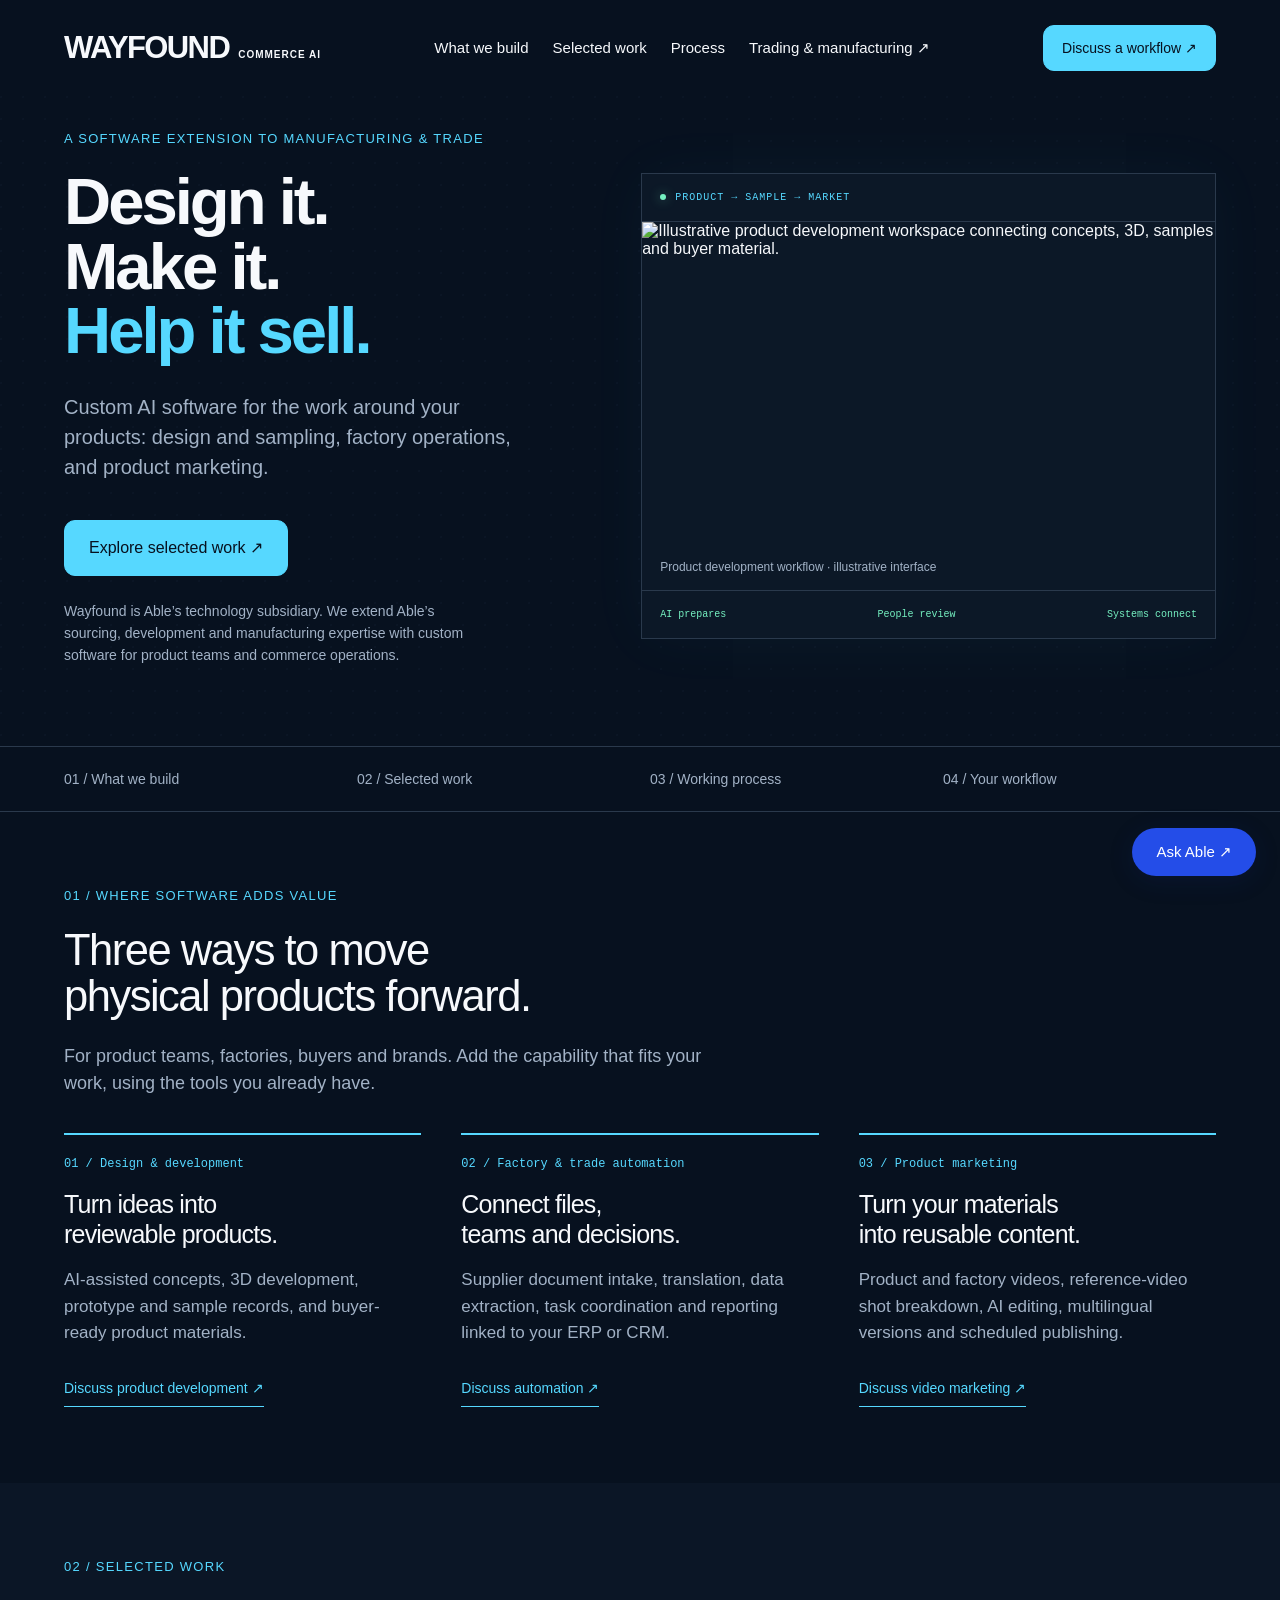
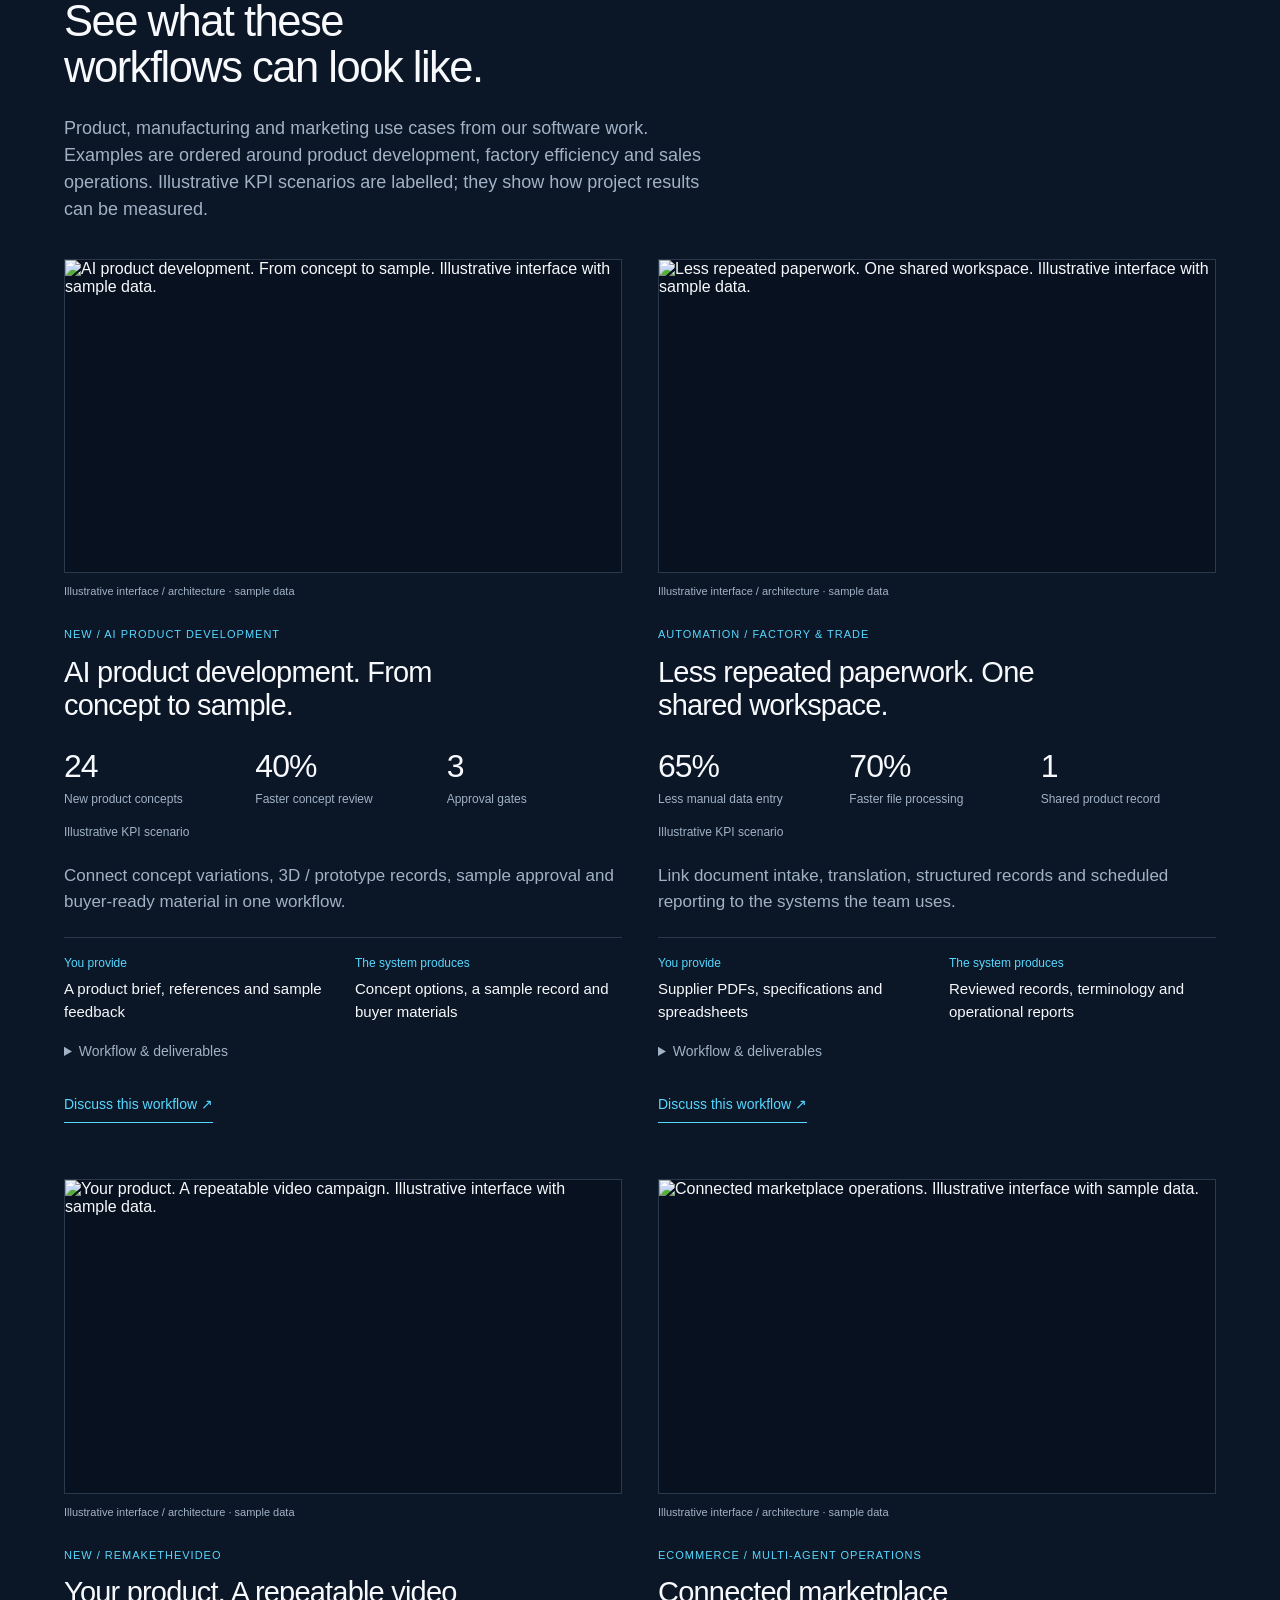
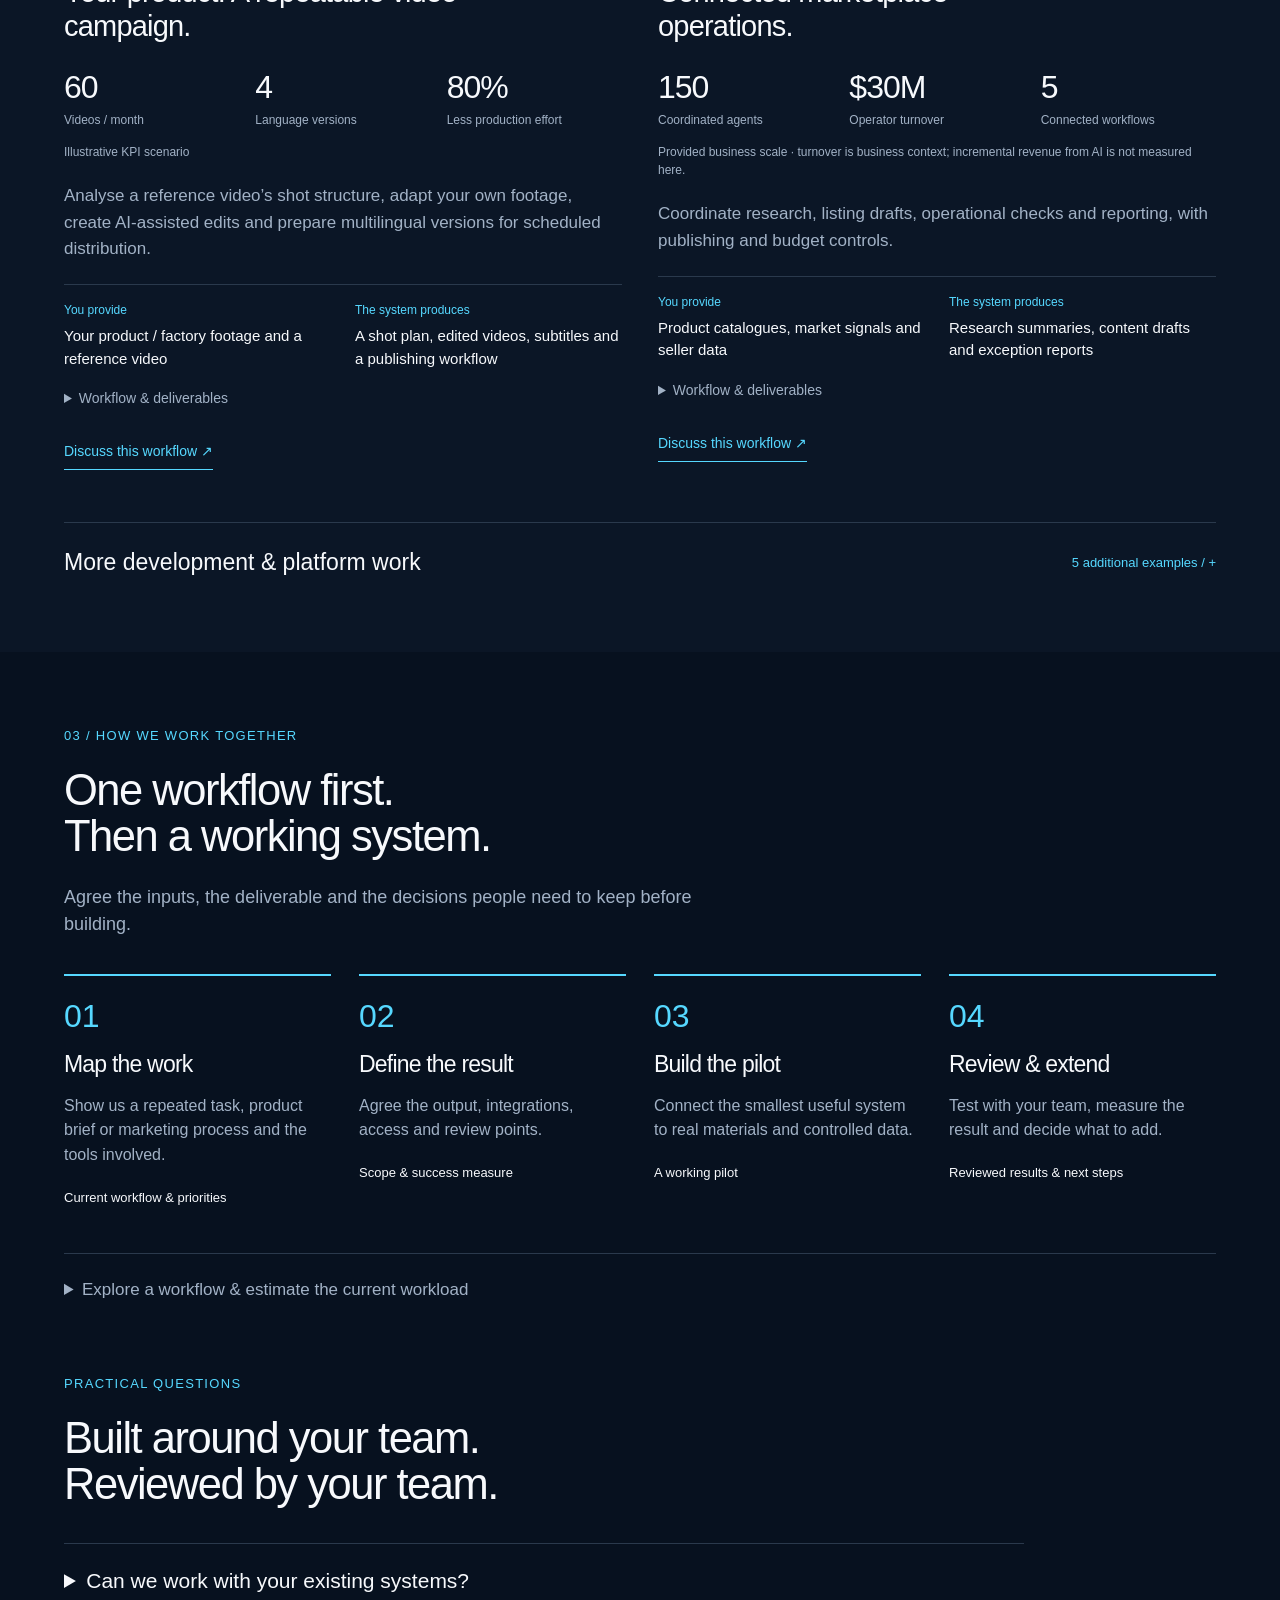
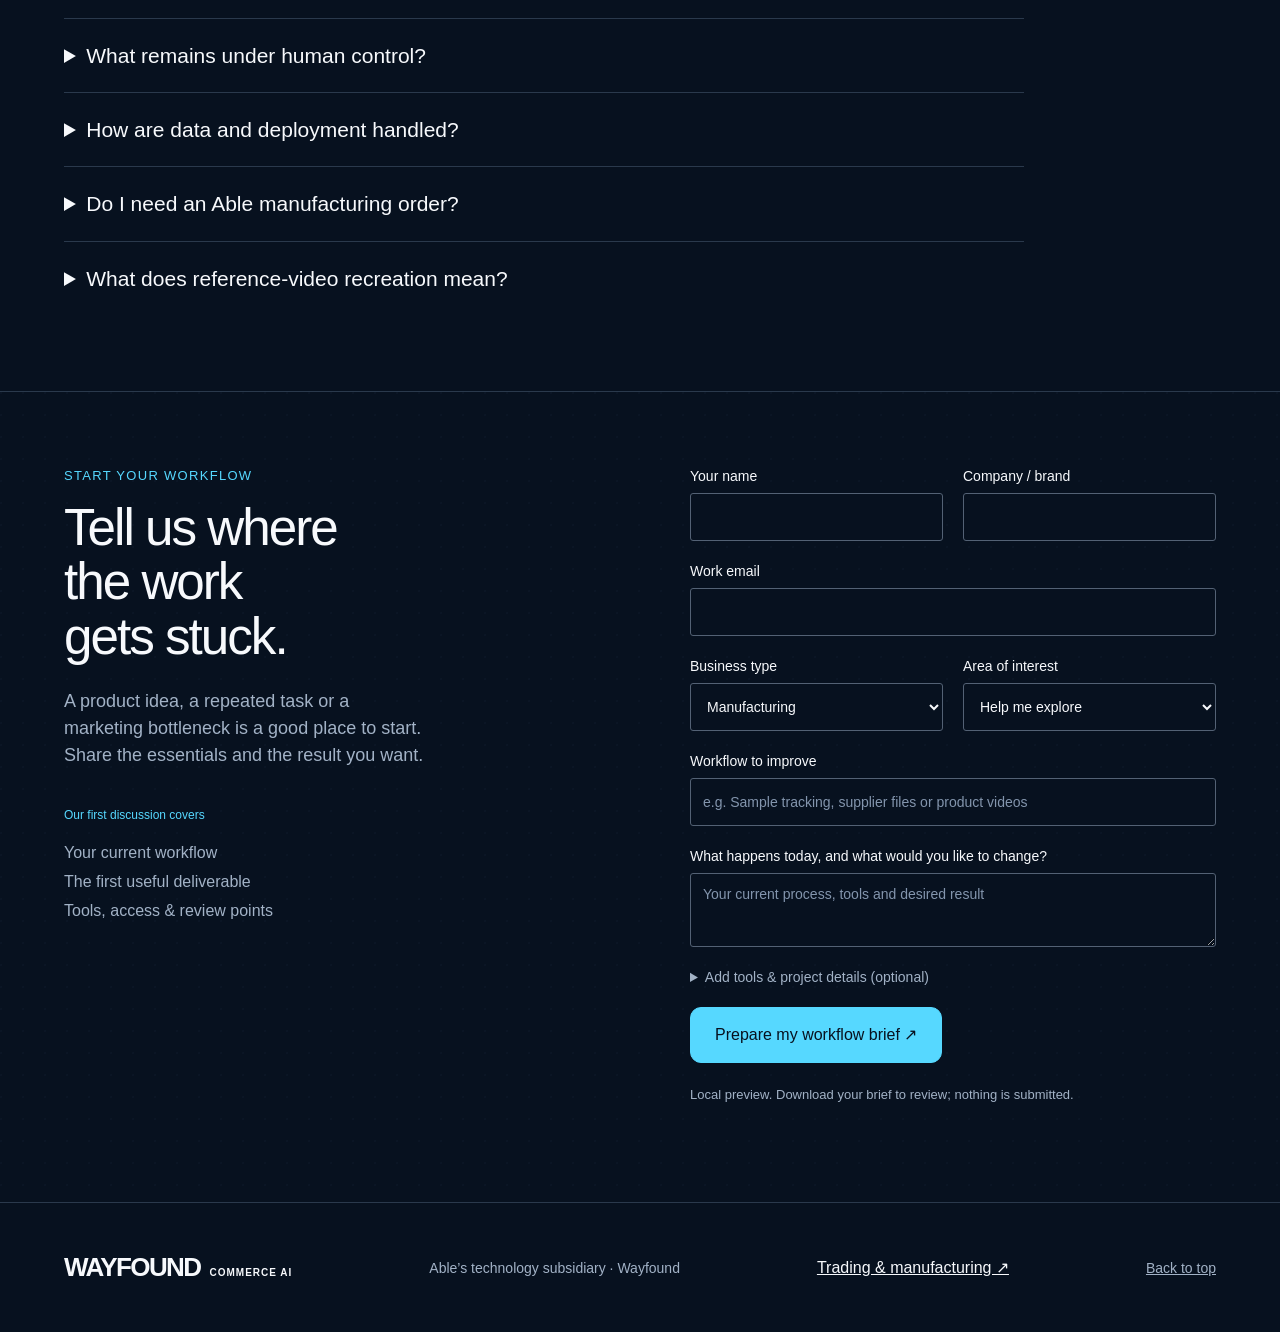
==== commerce-ai.html @ 46c832e4 "Add files via upload" ====
<!doctype html>
<html lang="en"><head><meta charset="utf-8"><meta name="viewport" content="width=device-width,initial-scale=1"><title>Commerce AI | Product Design, Factory Automation & Marketing | Wayfound</title><meta name="description" content="Wayfound extends manufacturing and product development with custom software: AI product design, factory and trade automation, and product video marketing."><link rel="stylesheet" href="direction.css?v=commerce-2"><link rel="stylesheet" href="layout.css?v=commerce-2"><link rel="stylesheet" href="commerce.css?v=focus-2"><link rel="icon" href="data:image/svg+xml,%3Csvg xmlns='http://www.w3.org/2000/svg' viewBox='0 0 32 32'%3E%3Crect width='32' height='32' fill='%2307111F'/%3E%3Ctext x='3' y='24' fill='%2356D8FF' font-size='25' font-family='Arial' font-weight='bold'%3EW%3C/text%3E%3C/svg%3E"><script src="commerce.js" defer></script><link rel="stylesheet" href="site.css?v=transparent-7"><script src="site.js?v=polish-5" defer></script></head>
<body class="commerce-page">
<header class="site-header shell"><a class="brand" href="index.html" aria-label="Able Trading home">WAYFOUND<span>COMMERCE AI</span></a><nav aria-label="Main navigation"><a href="#services">What we build</a><a href="#work">Selected work</a><a href="#process">Process</a><a href="index.html">Trading & manufacturing ↗</a></nav><a class="button small" href="#contact">Discuss a workflow ↗</a></header>
<main>
<section class="hero shell" id="top"><div class="hero-copy"><p class="eyebrow">A software extension to manufacturing & trade</p><h1>Design it.<br>Make it.<br><span>Help it sell.</span></h1><p class="hero-lead">Custom AI software for the work around your products: design and sampling, factory operations, and product marketing.</p><a class="button" href="#work">Explore selected work ↗</a><p class="commerce-context">Wayfound is Able’s technology subsidiary. We extend Able’s sourcing, development and manufacturing expertise with custom software for product teams and commerce operations.</p></div><figure class="commerce-hero-art"><div class="terminal-label"><span class="status-dot"></span> PRODUCT → SAMPLE → MARKET</div><img src="assets/work/product-development.png" width="1672" height="941" fetchpriority="high" alt="Illustrative product development workspace connecting concepts, 3D, samples and buyer material."><figcaption>Product development workflow · illustrative interface</figcaption><div class="hero-workflow"><span>AI prepares</span><span>People review</span><span>Systems connect</span></div></figure></section>
<nav class="page-route shell" aria-label="Page sections"><a href="#services">01 / What we build</a><a href="#work">02 / Selected work</a><a href="#process">03 / Working process</a><a href="#contact">04 / Your workflow</a></nav>
<section class="section shell" id="services"><div class="section-heading"><p class="eyebrow">01 / Where software adds value</p><h2>Three ways to move<br>physical products forward.</h2><p>For product teams, factories, buyers and brands. Add the capability that fits your work, using the tools you already have.</p></div><div class="service-list"><article><span class="service-number">01 / Design & development</span><h3>Turn ideas into<br>reviewable products.</h3><p>AI-assisted concepts, 3D development, prototype and sample records, and buyer-ready product materials.</p><button class="text-button" data-workflow="AI product development">Discuss product development ↗</button></article><article><span class="service-number">02 / Factory & trade automation</span><h3>Connect files,<br>teams and decisions.</h3><p>Supplier document intake, translation, data extraction, task coordination and reporting linked to your ERP or CRM.</p><button class="text-button" data-workflow="Factory & trade automation">Discuss automation ↗</button></article><article><span class="service-number">03 / Product marketing</span><h3>Turn your materials<br>into reusable content.</h3><p>Product and factory videos, reference-video shot breakdown, AI editing, multilingual versions and scheduled publishing.</p><button class="text-button" data-workflow="Video marketing & automation">Discuss video marketing ↗</button></article></div></section>
<section class="section work-section" id="work"><div class="shell"><div class="section-heading"><p class="eyebrow">02 / Selected work</p><h2>See what these<br>workflows can look like.</h2><p>Product, manufacturing and marketing use cases from our software work. Examples are ordered around product development, factory efficiency and sales operations. Illustrative KPI scenarios are labelled; they show how project results can be measured.</p></div><div class="work-grid"><article class="work-card"><div class="work-image"><img src="assets/work/product-development.png" width="1672" height="941" loading="lazy" alt="AI product development. From concept to sample. Illustrative interface with sample data."></div><div class="work-caption">Illustrative interface / architecture · sample data</div><p class="eyebrow work-tag">NEW / AI PRODUCT DEVELOPMENT</p><h3>AI product development. From concept to sample.</h3><div class="case-kpis" aria-label="Illustrative KPI scenario"><div><strong>24</strong><span>New product concepts</span></div><div><strong>40%</strong><span>Faster concept review</span></div><div><strong>3</strong><span>Approval gates</span></div></div><p class="kpi-provenance">Illustrative KPI scenario</p><p>Connect concept variations, 3D / prototype records, sample approval and buyer-ready material in one workflow.</p><dl class="case-outputs"><div><dt>You provide</dt><dd>A product brief, references and sample feedback</dd></div><div><dt>The system produces</dt><dd>Concept options, a sample record and buyer materials</dd></div></dl><details class="case-detail"><summary>Workflow & deliverables</summary><p>Start with a product reference or commercial brief. Explore concept variations, develop the selected direction in 3D and track prototypes and samples. Approved product records can feed a buyer PDF and outreach drafts. Material choices, engineering feasibility and production release stay with the product team.</p></details><button class="text-button" data-workflow="AI product development">Discuss this workflow ↗</button></article><article class="work-card"><div class="work-image"><img src="assets/work/manufacturing-workspace.png" width="1672" height="941" loading="lazy" alt="Less repeated paperwork. One shared workspace. Illustrative interface with sample data."></div><div class="work-caption">Illustrative interface / architecture · sample data</div><p class="eyebrow work-tag">AUTOMATION / FACTORY &amp; TRADE</p><h3>Less repeated paperwork. One shared workspace.</h3><div class="case-kpis" aria-label="Illustrative KPI scenario"><div><strong>65%</strong><span>Less manual data entry</span></div><div><strong>70%</strong><span>Faster file processing</span></div><div><strong>1</strong><span>Shared product record</span></div></div><p class="kpi-provenance">Illustrative KPI scenario</p><p>Link document intake, translation, structured records and scheduled reporting to the systems the team uses.</p><dl class="case-outputs"><div><dt>You provide</dt><dd>Supplier PDFs, specifications and spreadsheets</dd></div><div><dt>The system produces</dt><dd>Reviewed records, terminology and operational reports</dd></div></dl><details class="case-detail"><summary>Workflow & deliverables</summary><p>Bring multilingual files into a document workspace; draft translations with agreed terminology; extract fields for review; route updates to knowledge, ERP or reporting workflows. People confirm prices, specifications and purchasing decisions.</p></details><button class="text-button" data-workflow="Factory &amp; trade automation">Discuss this workflow ↗</button></article><article class="work-card"><div class="work-image"><img src="assets/work/video-marketing.png" width="1672" height="941" loading="lazy" alt="Your product. A repeatable video campaign. Illustrative interface with sample data."></div><div class="work-caption">Illustrative interface / architecture · sample data</div><p class="eyebrow work-tag">NEW / REMAKETHEVIDEO</p><h3>Your product. A repeatable video campaign.</h3><div class="case-kpis" aria-label="Illustrative KPI scenario"><div><strong>60</strong><span>Videos / month</span></div><div><strong>4</strong><span>Language versions</span></div><div><strong>80%</strong><span>Less production effort</span></div></div><p class="kpi-provenance">Illustrative KPI scenario</p><p>Analyse a reference video’s shot structure, adapt your own footage, create AI-assisted edits and prepare multilingual versions for scheduled distribution.</p><dl class="case-outputs"><div><dt>You provide</dt><dd>Your product / factory footage and a reference video</dd></div><div><dt>The system produces</dt><dd>A shot plan, edited videos, subtitles and a publishing workflow</dd></div></dl><details class="case-detail"><summary>Workflow & deliverables</summary><p>Reference → shot breakdown → your footage + AI-generated material → edit and multilingual subtitles → review → scheduled publishing. Reuse pacing, transitions and subtitle structure across different products. Self-service and custom editing are available; supported accounts and distribution platforms are confirmed per project. Views, enquiries and sales depend on the content and campaign.</p></details><button class="text-button" data-workflow="Video marketing &amp; automation">Discuss this workflow ↗</button></article><article class="work-card"><div class="work-image"><img src="assets/work/marketplace-agents.png" width="1672" height="941" loading="lazy" alt="Connected marketplace operations. Illustrative interface with sample data."></div><div class="work-caption">Illustrative interface / architecture · sample data</div><p class="eyebrow work-tag">ECOMMERCE / MULTI-AGENT OPERATIONS</p><h3>Connected marketplace operations.</h3><div class="case-kpis" aria-label="Provided business scale"><div><strong>150</strong><span>Coordinated agents</span></div><div><strong>$30M</strong><span>Operator turnover</span></div><div><strong>5</strong><span>Connected workflows</span></div></div><p class="kpi-provenance">Provided business scale · turnover is business context; incremental revenue from AI is not measured here.</p><p>Coordinate research, listing drafts, operational checks and reporting, with publishing and budget controls.</p><dl class="case-outputs"><div><dt>You provide</dt><dd>Product catalogues, market signals and seller data</dd></div><div><dt>The system produces</dt><dd>Research summaries, content drafts and exception reports</dd></div></dl><details class="case-detail"><summary>Workflow & deliverables</summary><p>A multi-agent architecture connects product research, listings, advertising, inventory, content and account checks. The operating scale above was supplied by Able for this case. The diagram’s growth percentages remain illustrative.</p></details><button class="text-button" data-workflow="Marketplace operations">Discuss this workflow ↗</button></article></div><details class="additional-work"><summary>More development & platform work <span>5 additional examples / +</span></summary><div class="work-grid"><article class="work-card"><div class="work-image"><img src="assets/work/engineering-workstation.png" width="1672" height="941" loading="lazy" alt="AI-assisted changes. With engineering review. Illustrative interface with sample data."></div><div class="work-caption">Illustrative interface / architecture · sample data</div><p class="eyebrow work-tag">ENGINEERING / AI WORKSTATION</p><h3>AI-assisted changes. With engineering review.</h3><div class="case-kpis" aria-label="Illustrative KPI scenario"><div><strong>30%</strong><span>Faster design revisions</span></div><div><strong>50%</strong><span>Less drawing admin</span></div><div><strong>1</strong><span>Revision history</span></div></div><p class="kpi-provenance">Illustrative KPI scenario</p><p>Explore an engineering assistant for change proposals, impact checks and version review alongside CAD and project files.</p><dl class="case-outputs"><div><dt>You provide</dt><dd>CAD files, drawings and an engineer’s change request</dd></div><div><dt>The system produces</dt><dd>A proposed revision and a reviewable impact summary</dd></div></dl><details class="case-detail"><summary>Workflow & deliverables</summary><p>A manufacturing software use case: read a change request, prepare a revision proposal, identify affected drawings and linked records, and give engineers a version comparison. CAD and production-system integrations are scoped to each project. A qualified engineer approves the final design.</p></details><button class="text-button" data-workflow="AI engineering workstation">Discuss this workflow ↗</button></article><article class="work-card"><div class="work-image"><img src="assets/work/website-builder.png" width="1672" height="941" loading="lazy" alt="From company materials to a buyer-facing website. Illustrative interface with sample data."></div><div class="work-caption">Illustrative interface / architecture · sample data</div><p class="eyebrow work-tag">EXPORT / WEBSITE DEVELOPMENT</p><h3>From company materials to a buyer-facing website.</h3><div class="case-kpis" aria-label="Workflow deliverables"><div><strong>1</strong><span>Website from a brochure</span></div><div><strong>4</strong><span>Build stages</span></div><div><strong>100%</strong><span>Source-code handoff</span></div></div><p class="kpi-provenance">Workflow deliverables</p><p>Structure company and product materials into reviewed web pages and hand over editable source code.</p><dl class="case-outputs"><div><dt>You provide</dt><dd>Brochures, product data, images and brand materials</dd></div><div><dt>The system produces</dt><dd>A reviewed website and editable source files</dd></div></dl><details class="case-detail"><summary>Workflow & deliverables</summary><p>Organise the supplied material, define page structure, review translations, build the website and prepare a source-code handoff. Hosting, integrations and ongoing updates are agreed as part of the project.</p></details><button class="text-button" data-workflow="Website development">Discuss this workflow ↗</button></article><article class="work-card"><div class="work-image"><img src="assets/work/sku-visibility.png" width="1672" height="941" loading="lazy" alt="See where products appear in AI answers. Illustrative interface with sample data."></div><div class="work-caption">Illustrative interface / architecture · sample data</div><p class="eyebrow work-tag">PRODUCT INTELLIGENCE / AI VISIBILITY</p><h3>See where products appear in AI answers.</h3><div class="case-kpis" aria-label="Illustrative KPI scenario"><div><strong>240</strong><span>SKUs benchmarked</span></div><div><strong>7</strong><span>Competitors compared</span></div><div><strong>1</strong><span>Priority action report</span></div></div><p class="kpi-provenance">Illustrative KPI scenario</p><p>Bring SKU-level AI visibility, citations and competitor comparisons into a prioritised action list.</p><dl class="case-outputs"><div><dt>You provide</dt><dd>Product records, AI answer samples and competitor signals</dd></div><div><dt>The system produces</dt><dd>A visibility comparison and content priorities</dd></div></dl><details class="case-detail"><summary>Workflow & deliverables</summary><p>This is a visibility and benchmarking use case. It helps identify questions and content gaps to investigate; it does not validate demand or guarantee a bestselling product.</p></details><button class="text-button" data-workflow="SKU visibility &amp; benchmarking">Discuss this workflow ↗</button></article><article class="work-card"><div class="work-image"><img src="assets/work/business-ai.png" width="1672" height="941" loading="lazy" alt="One access layer for business AI. Illustrative interface with sample data."></div><div class="work-caption">Illustrative interface / architecture · sample data</div><p class="eyebrow work-tag">CUSTOM DEVELOPMENT / ENTERPRISE AI</p><h3>One access layer for business AI.</h3><div class="case-kpis" aria-label="Architecture illustration"><div><strong>11</strong><span>Model adapters</span></div><div><strong>4</strong><span>Routing strategies</span></div><div><strong>7</strong><span>Usage-limit dimensions</span></div></div><p class="kpi-provenance">Architecture illustration</p><p>Design shared routing, permissions, usage limits and audit records for business applications.</p><dl class="case-outputs"><div><dt>You provide</dt><dd>Model providers, application needs and access rules</dd></div><div><dt>The system produces</dt><dd>A shared model-access and control layer</dd></div></dl><details class="case-detail"><summary>Workflow & deliverables</summary><p>A reference architecture for employee assistants, support, content, engineering and internal tools. Model choice, deployment, routing, budgets and audit requirements are scoped around the organisation.</p></details><button class="text-button" data-workflow="Enterprise AI development">Discuss this workflow ↗</button></article><article class="work-card"><div class="work-image"><img src="assets/work/travel-aigc.png" width="1672" height="941" loading="lazy" alt="AIGC infrastructure for a tourism platform. Illustrative interface with sample data."></div><div class="work-caption">Illustrative interface / architecture · sample data</div><p class="eyebrow work-tag">OTHER INDUSTRIES / AIGC PLATFORM</p><h3>AIGC infrastructure for a tourism platform.</h3><div class="case-kpis" aria-label="Architecture scope"><div><strong>6</strong><span>Model capabilities</span></div><div><strong>1</strong><span>Shared access layer</span></div><div><strong>3</strong><span>Usage &amp; cost controls</span></div></div><p class="kpi-provenance">Architecture scope</p><p>Connect model access, cost visibility and application workflows through one controlled layer.</p><dl class="case-outputs"><div><dt>You provide</dt><dd>Content services, business applications and AI providers</dd></div><div><dt>The system produces</dt><dd>Routing, usage visibility and application integration</dd></div></dl><details class="case-detail"><summary>Workflow & deliverables</summary><p>A wider software-development example beyond physical commerce. Content operations, customer assistance and internal applications can share routing, metering and policy controls. The supplied visual is a platform illustration, not proof of a completed tender or production deployment.</p></details><button class="text-button" data-workflow="AIGC platform development">Discuss this workflow ↗</button></article></div></details></div></section>
<section class="section shell" id="process"><div class="section-heading"><p class="eyebrow">03 / How we work together</p><h2>One workflow first.<br>Then a working system.</h2><p>Agree the inputs, the deliverable and the decisions people need to keep before building.</p></div><ol class="working-steps"><li><span>01</span><h3>Map the work</h3><p>Show us a repeated task, product brief or marketing process and the tools involved.</p><strong>Current workflow & priorities</strong></li><li><span>02</span><h3>Define the result</h3><p>Agree the output, integrations, access and review points.</p><strong>Scope & success measure</strong></li><li><span>03</span><h3>Build the pilot</h3><p>Connect the smallest useful system to real materials and controlled data.</p><strong>A working pilot</strong></li><li><span>04</span><h3>Review & extend</h3><p>Test with your team, measure the result and decide what to add.</p><strong>Reviewed results & next steps</strong></li></ol>
<details class="workflow-tool" id="diagnostic"><summary>Explore a workflow & estimate the current workload</summary><div class="diagnostic-controls"><label>Your operation<select id="operation"><option>Manufacturing</option><option>Trade & Distribution</option><option>Marketplace</option><option>Independent Ecommerce</option></select></label><label>Workflow<select id="workflow-picker"></select></label></div><div id="workflow-description" class="diagnostic-description" aria-live="polite"></div><div class="workload-fields"><label>Frequency / week<input id="frequency" type="number" min="0" step="1" value="5"></label><label>People involved<input id="people" type="number" min="0" step="1" value="2"></label><label>Minutes / task<input id="minutes" type="number" min="0" step="1" value="20"></label></div><p class="estimate"><output id="estimate" aria-live="polite">14.4</output> hours / month of current work. Estimate from your inputs; achievable savings are assessed separately.</p><button class="text-button" id="use-workflow">Add this workflow to my brief ↗</button></details></section>
<section class="section shell controls-section" id="data-control"><div class="section-heading"><p class="eyebrow">Practical questions</p><h2>Built around your team.<br>Reviewed by your team.</h2></div><div class="questions"><details><summary>Can we work with your existing systems?</summary><p>Yes. We scope connections around your ERP, CRM, CAD, storage or commerce tools. A first project can start with restricted or read-only access.</p></details><details><summary>What remains under human control?</summary><p>Your team approves designs, engineering changes, pricing, production release and campaign budgets. Video production and distribution can be automated after agreed review and account authorisation.</p></details><details><summary>How are data and deployment handled?</summary><p>We agree data sources, permissions, service providers, retention, logging and deployment boundaries before implementation. Exceptions are routed to the responsible person.</p></details><details><summary>Do I need an Able manufacturing order?</summary><p>Software can be discussed alongside a product project or as a separate workflow engagement. Tell us the system and output you need so we can assess the fit.</p></details><details><summary>What does reference-video recreation mean?</summary><p>RemakeTheVideo analyses shot timing, transitions, camera movement and subtitle structure, then uses your own product or factory materials for a new video. Review the shot plan, edited versions and target publishing accounts before distribution.</p></details></div></section>
<section class="brief section shell" id="contact"><div><p class="eyebrow">Start your workflow</p><h2>Tell us where<br>the work<br>gets stuck.</h2><p>A product idea, a repeated task or a marketing bottleneck is a good place to start. Share the essentials and the result you want.</p><div class="brief-deliverables"><span>Our first discussion covers</span><p>Your current workflow<br>The first useful deliverable<br>Tools, access & review points</p></div></div><form id="workflow-form"><div class="form-row"><label>Your name<input name="name" required autocomplete="name"></label><label>Company / brand<input name="company" required autocomplete="organization"></label></div><label>Work email<input name="email" type="email" required autocomplete="email"></label><div class="form-row"><label>Business type<select name="business_type" id="business-type"><option>Manufacturing</option><option>Trade & Distribution</option><option>Retail / supermarket</option><option>Brand / creator</option><option>Marketplace</option><option>Independent Ecommerce</option><option>Other</option></select></label><label>Area of interest<select name="interest" id="area-interest"><option>AI design & product development</option><option>Factory & trade automation</option><option>Product video marketing</option><option>Other software development</option><option selected>Help me explore</option></select></label></div><label>Workflow to improve<input name="workflow" id="brief-workflow" required placeholder="e.g. Sample tracking, supplier files or product videos"></label><label>What happens today, and what would you like to change?<textarea name="brief" id="brief-today" required rows="3" placeholder="Your current process, tools and desired result"></textarea></label><details class="optional-fields"><summary>Add tools & project details (optional)</summary><div class="form-row"><label>Current tools<input name="tools" placeholder="e.g. ERP, CAD, spreadsheets"></label><label>Website<input name="website" type="url" placeholder="https://"></label></div><div class="form-row"><label>Target market<input name="market" placeholder="Country / language"></label><label>Contact number<input name="phone" autocomplete="tel"></label></div></details><button class="button" type="submit">Prepare my workflow brief ↗</button><p class="form-note">Local preview. Download your brief to review; nothing is submitted.</p><p id="workflow-status" role="status"></p></form></section>
</main><footer class="shell"><a class="brand" href="index.html">WAYFOUND<span>COMMERCE AI</span></a><p>Able’s technology subsidiary · Wayfound</p><a href="index.html">Trading & manufacturing ↗</a><a href="#top">Back to top</a></footer></body></html>
---- direction.css ----
@font-face{font-family:Outfit;src:url('assets/outfit-latin.woff2');font-display:swap}
:root{--paper:#f7f8fa;--ink:#202125;--muted:#61646c;--blue:#2845e8;--line:#d9dce2;--panel:#edefef;color-scheme:light}
*{box-sizing:border-box}html{scroll-behavior:smooth;scroll-padding-top:30px}body{margin:0;background:var(--paper);color:var(--ink);font-family:Outfit,Arial,sans-serif}a{color:inherit}button,input,textarea,select{font:inherit}button,a{-webkit-tap-highlight-color:transparent}a:focus-visible,button:focus-visible,input:focus-visible,textarea:focus-visible,summary:focus-visible{outline:3px solid var(--blue);outline-offset:5px}.shell{max-width:1440px;padding-inline:64px;margin:auto}.site-header{height:96px;display:flex;align-items:center;justify-content:space-between;gap:25px}.brand{display:flex;align-items:baseline;gap:9px;font-size:36px;font-weight:800;letter-spacing:-2px;text-decoration:none}.brand span{font-size:11px;letter-spacing:1px}.site-header nav{display:flex;gap:30px;font-size:15px}.site-header nav a{text-decoration:none}.site-header nav a:hover{color:var(--blue)}.button{display:inline-flex;align-items:center;justify-content:center;min-height:52px;background:var(--blue);border:1px solid var(--blue);color:#fff;padding:16px 24px;border-radius:3px;font-size:16px;text-decoration:none;cursor:pointer;transition:transform .2s,background .2s}.button:hover{background:#1733ca;transform:translateY(-2px)}.button:active{transform:translateY(0)}.button.small{font-size:14px;padding:12px 18px;min-height:46px}.hero{display:grid;grid-template-columns:1.1fr 1fr;min-height:650px;align-items:center;gap:30px;padding-top:25px;padding-bottom:55px}.eyebrow{font-size:13px;font-weight:500;letter-spacing:1.3px;text-transform:uppercase;margin:0 0 24px;color:var(--blue)}h1{font-size:clamp(56px,5.7vw,86px);line-height:.99;letter-spacing:-4px;font-weight:600;margin:0 0 28px}h1 span,.brief h2 span{color:var(--blue)}.hero-lead{font-size:20px;line-height:1.5;max-width:400px;color:var(--muted);margin-bottom:30px}.hero-foot{font-size:13px;color:var(--muted);margin-top:26px}.hero-art{position:relative;height:570px}.hero-art figure{margin:0;overflow:hidden;position:absolute;background:var(--panel)}.hero-blue{width:82%;height:90%;top:0;left:0;transform:rotate(-5deg)}.hero-art img{display:block;width:100%;height:100%;object-fit:cover}.hero-blue img{object-position:center 53%;transform:scale(1)}.hero-red{width:36%;height:59%;right:-7px;bottom:-2px;transform:rotate(8deg);border:8px solid var(--paper)}.hero-red img{object-fit:cover;object-position:center;transform:scale(1)}.art-caption{position:absolute;left:8px;bottom:0;font-size:15px;line-height:1.3}.position{padding-top:54px;padding-bottom:54px;border-top:1px solid var(--line);border-bottom:1px solid var(--line);display:grid;grid-template-columns:.45fr 2fr;column-gap:32px}.position>p:first-child{font-size:13px;letter-spacing:1px;margin:8px 0}.position h2{font-size:clamp(30px,3vw,43px);line-height:1.14;margin:0;letter-spacing:-1.3px;font-weight:500}.position h2 span{color:var(--muted)}.position-body{grid-column:2;max-width:650px;font-size:18px;line-height:1.5;color:var(--muted);margin:24px 0 0}.section{padding-top:100px;padding-bottom:100px}h2{font-size:clamp(38px,4.1vw,60px);font-weight:500;letter-spacing:-2px;line-height:1.06;margin:0 0 24px}.section-heading>p:last-child{color:var(--muted);font-size:18px;line-height:1.5;max-width:540px}.perspectives{display:grid;grid-template-columns:1fr 1fr 1fr;gap:40px;margin-top:54px}.perspectives article{border-top:3px solid var(--blue);padding-top:24px}.source-label{font-size:12px;letter-spacing:1px;color:var(--muted)}h3{font-size:30px;font-weight:500;letter-spacing:-.8px;margin:18px 0}.perspectives p{font-size:17px;line-height:1.55;color:var(--muted)}.source-output{margin-top:28px;font-size:17px;line-height:1.4}.source-output span{display:block;color:var(--blue);font-size:13px;margin-bottom:8px}.edit{background:#eef0f5}.product-spread{display:grid;grid-template-columns:1.25fr 1fr;gap:80px;margin-top:48px}.product-spread figure{margin:0;overflow:hidden;height:560px;background:#ededeb}.product-spread img{height:100%;width:100%;object-fit:cover;display:block}.feature-product figure img{transform:scale(1);object-position:center}.second-product{padding-top:130px}.second-product figure{height:470px}.second-product figure img{object-fit:contain}.product-caption{display:flex;justify-content:space-between;gap:10px;font-size:13px;margin-top:18px;color:var(--muted)}.product-spread h3{font-size:39px;line-height:1.06;margin-top:24px}.product-spread p{color:var(--muted);font-size:18px;line-height:1.5;max-width:460px}.text-button{padding:7px 0;border:0;border-bottom:1px solid var(--blue);background:none;color:var(--blue);font-size:16px;cursor:pointer}.reference-note{max-width:680px;color:var(--muted);font-size:13px;line-height:1.5;margin:52px 0 0}.process{display:grid;grid-template-columns:repeat(2,minmax(0,1fr));column-gap:64px;row-gap:36px;align-items:start}.process>*{min-width:0}.process>.section-heading{align-self:start}.process-steps details{border-top:1px solid var(--line);padding:24px 0}.process-steps summary{font-size:24px;cursor:pointer;list-style:none;display:flex;justify-content:space-between;gap:16px}.process-steps summary::after{content:'+';color:var(--blue)}.process-steps details[open] summary::after{content:'−'}.process-steps p{font-size:17px;line-height:1.55;color:var(--muted)}.process-steps details span{font-size:13px;color:var(--blue)}.brief{border-top:1px solid var(--line);display:grid;grid-template-columns:1fr 1fr;gap:100px}.brief h2{font-size:clamp(48px,5vw,74px)}.brief>div>p:last-child{font-size:18px;line-height:1.5;color:var(--muted);max-width:360px}form{display:grid;gap:22px}label{display:grid;gap:9px;font-size:14px}.form-row{display:grid;grid-template-columns:1fr 1fr;gap:20px}input,select,textarea{width:100%;min-width:0;min-height:48px;padding:12px;background:transparent;border:1px solid #a4a8b0;border-radius:3px;color:var(--ink)}textarea{resize:vertical}form .button{justify-self:start}.form-note,#brief-status{font-size:13px;color:var(--muted);margin:0;line-height:1.5}footer{min-height:130px;border-top:1px solid var(--line);display:flex;align-items:center;justify-content:space-between;gap:25px}footer p,footer>a:last-child{font-size:14px;color:var(--muted)}
@media(min-width:1000px) and (prefers-reduced-motion:no-preference){.hero-art{animation:arrive .9s both}@keyframes arrive{from{opacity:0;transform:translateY(22px)}to{opacity:1;transform:translateY(0)}}}
@media(max-width:1100px){.shell{padding-inline:32px}.site-header nav{gap:18px}.hero{min-height:580px}.hero-art{height:480px}h1{font-size:64px}.product-spread{gap:40px}.process,.brief{gap:45px}}
@media(max-width:767px){.shell{padding-inline:22px}.site-header{height:82px}.site-header nav{display:none}.brand{font-size:30px}.brand span{display:none}.button.small{font-size:12px;padding:10px 12px}.hero{grid-template-columns:1fr;gap:42px;padding-top:35px;padding-bottom:45px}h1{font-size:clamp(49px,10vw,70px);letter-spacing:-2.5px}.hero-lead{font-size:18px}.hero-foot{display:none}.hero-art{height:450px;margin:0 14px 0 6px}.hero-red{right:-10px}.position{grid-template-columns:1fr;gap:20px;padding-block:38px}.position-body{grid-column:1;font-size:17px;margin:0}.position h2{font-size:32px}.section{padding-block:65px}h2{font-size:42px;letter-spacing:-1.5px}.perspectives{grid-template-columns:1fr;gap:32px;margin-top:35px}.perspectives article{padding-top:20px}.source-output{margin-top:20px}.product-spread{grid-template-columns:1fr;gap:55px}.second-product{padding:0}.product-spread figure{height:480px}.second-product figure{height:430px}.product-spread h3{font-size:34px}.process,.brief{grid-template-columns:1fr;gap:25px}.brief h2{font-size:56px}.form-row{grid-template-columns:1fr}footer{padding-block:30px;flex-wrap:wrap;gap:16px}footer p{width:100%;order:3;margin:0}.reference-note{margin-top:35px}}
.more-products{display:grid;grid-template-columns:1fr 1fr;gap:40px;margin-top:75px}.more-products img{display:block;width:100%;height:auto;aspect-ratio:4/3;object-fit:cover}.more-products h3{font-size:29px}.more-products p{font-size:17px;line-height:1.5;color:var(--muted);max-width:470px}.materials-study{grid-column:1/-1;margin:0}.materials-study img{display:block;width:100%;height:auto;max-width:100%;max-height:640px;object-fit:cover;object-position:center}.materials-study figcaption{display:flex;gap:45px;justify-content:space-between;margin-top:22px}.materials-study strong{font-size:26px;font-weight:500}.materials-study span{font-size:15px;line-height:1.5;max-width:490px;color:var(--muted)}@media(max-width:767px){.more-products{grid-template-columns:1fr;gap:30px;margin-top:45px}.materials-study figcaption{flex-direction:column;gap:12px}.materials-study img{max-height:none}}
@media(prefers-reduced-motion:reduce){html{scroll-behavior:auto}*{animation:none!important;transition:none!important}}
---- layout.css ----
/* Clear homepage hierarchy: services, categories, approach, development, process, brief. */
.section{padding-block:76px}.section-heading{margin-bottom:36px}.section-heading h2{font-size:clamp(34px,3.4vw,48px);letter-spacing:-1.5px}.section-heading>p:last-child{max-width:640px}
.hero h1{font-size:clamp(48px,5.1vw,74px);letter-spacing:-3px}.hero-lead{max-width:480px}.hero-foot{display:none}
.page-route{display:grid;grid-template-columns:repeat(4,minmax(0,1fr));gap:20px;padding-block:24px;border-block:1px solid var(--line)}.page-route a{font-size:14px;text-decoration:none;color:var(--muted)}.page-route a:hover{color:var(--blue)}
.service-list{display:grid;grid-template-columns:repeat(3,minmax(0,1fr));gap:40px}.service-list article{border-top:2px solid var(--ink);padding-top:8px}.service-list h3{font-size:25px}.service-list p{font-size:17px;line-height:1.55;color:var(--muted)}.service-list span{font-size:13px;color:var(--blue);display:block;margin-top:22px}
.categories,.development{background:#eef0f5}.category-grid{display:grid;grid-template-columns:repeat(4,minmax(0,1fr));gap:22px}.category-grid img{display:block;width:100%;height:auto;aspect-ratio:4/5;object-fit:cover}.category-grid h3{font-size:23px;line-height:1.15;margin:20px 0 10px}.category-grid p{font-size:15px;line-height:1.5;color:var(--muted);min-height:45px}.category-grid .text-button{font-size:14px;text-align:left}.categories .reference-note{margin-top:28px}
.approach-grid{display:grid;grid-template-columns:repeat(3,minmax(0,1fr));gap:36px}.approach-grid article{min-width:0;border-top:1px solid var(--line);padding-top:24px}.approach-mark{font-size:15px;color:var(--blue)}.approach-grid h3{font-size:26px;margin:16px 0}.approach-grid p{font-size:16px;line-height:1.55;color:var(--muted)}.approach-grid dl{margin:24px 0}.approach-grid dt{font-size:12px;color:var(--muted);margin-bottom:8px}.approach-grid dd{margin:0;font-size:16px;line-height:1.5}.approach-grid summary{font-size:14px;color:var(--blue);cursor:pointer;padding:10px 0}.approach-grid img{width:100%;height:auto;margin-top:10px}.approach-grid .reference-note{font-size:12px;margin-top:8px}.approach-grid .text-button{display:inline-block;font-size:14px;text-decoration:none}
.development-grid{display:grid;grid-template-columns:minmax(0,1.1fr) minmax(0,1fr);gap:64px;align-items:center}.development figure{margin:0}.development img{display:block;width:100%;height:auto;aspect-ratio:4/3;object-fit:cover}.development figcaption{font-size:12px;color:var(--muted);margin-top:12px}.development h2{font-size:clamp(32px,3vw,44px);letter-spacing:-1.4px}.development p{font-size:17px;line-height:1.55;color:var(--muted)}.development ul{list-style:none;padding:0;margin:28px 0}.development li{margin-bottom:20px}.development li strong{font-size:17px;font-weight:500;display:block}.development li span{display:block;font-size:15px;line-height:1.5;color:var(--muted);margin-top:5px}.development .text-button{text-decoration:none}
.working-steps{list-style:none;display:grid;grid-template-columns:repeat(4,minmax(0,1fr));gap:28px;padding:0;margin:0}.working-steps li{border-top:2px solid var(--blue);padding-top:22px}.working-steps li>span{font-size:32px;color:var(--blue)}.working-steps h3{font-size:23px;margin:16px 0}.working-steps p{font-size:16px;line-height:1.55;color:var(--muted)}.working-steps strong{font-size:13px;font-weight:500;display:block;margin-top:22px}.brief h2{font-size:clamp(40px,4vw,58px)}.brief .eyebrow{margin-bottom:18px}
@media(max-width:1000px){.category-grid{grid-template-columns:repeat(2,minmax(0,1fr));gap:36px 24px}.development-grid{gap:32px}.service-list,.approach-grid{gap:24px}.working-steps{grid-template-columns:repeat(2,minmax(0,1fr));gap:32px}}
@media(max-width:767px){.section{padding-block:52px}.hero h1{font-size:clamp(44px,9vw,64px);letter-spacing:-2px}.page-route{grid-template-columns:1fr 1fr;gap:18px;padding-block:22px}.page-route a{font-size:12px}.service-list,.approach-grid,.development-grid{grid-template-columns:1fr;gap:30px}.category-grid{gap:30px 16px}.category-grid h3{font-size:21px}.category-grid p{min-height:0}.category-grid .text-button{font-size:13px}.section-heading h2{font-size:35px;letter-spacing:-1px}.working-steps{grid-template-columns:1fr;gap:26px}.working-steps li{display:grid;grid-template-columns:42px 1fr;gap:0 14px}.working-steps li>span{grid-row:1/4;font-size:26px}.working-steps h3{margin:0 0 10px}.working-steps p{margin:0}.working-steps strong{grid-column:2;margin-top:14px}.development h2{font-size:34px}}
@media(max-width:767px){.site-header{height:auto;min-height:82px;flex-wrap:wrap;padding-block:20px;gap:18px}.site-header nav{display:flex;width:100%;order:3;border-top:1px solid var(--line);padding-top:14px}.site-header nav a{display:none}.site-header nav a[href="commerce-ai.html"]{display:inline-block;color:var(--blue)}}
.heritage-strip{display:grid;grid-template-columns:repeat(3,1fr);gap:32px;padding-block:26px;border-top:1px solid var(--line)}.heritage-strip p{margin:0}.heritage-strip strong{display:block;font-size:24px;font-weight:500;letter-spacing:-.6px}.heritage-strip span{display:block;font-size:13px;color:var(--muted);margin-top:8px}.page-route{grid-template-columns:repeat(5,minmax(0,1fr))}.factory-relationship{font-size:13px;line-height:1.6;color:var(--muted);margin:36px 0 24px;max-width:820px}.buyer-question{border-top:1px solid var(--line);padding-top:24px;max-width:920px}.buyer-question summary{cursor:pointer;font-size:19px}.buyer-question p{color:var(--muted);line-height:1.6;font-size:16px}.commerce-extension{background:#e9edf7}.extension-grid{display:grid;grid-template-columns:1fr 1fr;gap:100px}.extension-grid h2{font-size:clamp(34px,3.4vw,48px);letter-spacing:-1.5px}.extension-grid>div>p:not(.eyebrow){font-size:18px;line-height:1.5;color:var(--muted);max-width:480px}.extension-list article{border-top:1px solid #c8cede;padding-block:22px}.extension-list span{color:var(--blue);font-size:13px}.extension-list h3{font-size:24px;margin:12px 0}.extension-list p{font-size:16px;line-height:1.55;color:var(--muted);margin-bottom:0}
@media(max-width:1100px){.extension-grid{gap:45px}}
@media(max-width:767px){.heritage-strip{gap:14px}.heritage-strip strong{font-size:19px}.heritage-strip span{font-size:12px;line-height:1.5}.page-route{grid-template-columns:1fr 1fr}.extension-grid{grid-template-columns:1fr;gap:32px}}
.private-range-note{font-size:15px;color:var(--ink);line-height:1.6;max-width:760px;margin:28px 0 0}
---- commerce.css ----
/* Shared Trading typography, spacing, buttons and CTA form. Wayfound stays dark. */
.commerce-page{--paper:#07111f;--ink:#f7f9fc;--muted:#a2b2c6;--blue:#56d8ff;--line:#2a394c;--panel:#0d1a2b;color-scheme:dark;background:var(--paper)}
@font-face{font-family:'Space Mono';src:url('assets/commerce/26b85c06-5c65-4d33-9fee-c4c1df867d6e.woff2');font-display:swap}
.commerce-page .brand{font-size:31px;letter-spacing:-1.6px}.commerce-page .brand span{font-size:10px;letter-spacing:1px}.commerce-page .site-header nav{gap:24px}.commerce-page .button{color:#07111f}.commerce-page .button:hover{background:#75f0c1;border-color:#75f0c1}.commerce-page .hero{grid-template-columns:1fr 1.12fr;gap:64px;background-image:radial-gradient(circle at 1px 1px,#1c2c402b 1px,transparent 0);background-size:22px 22px}.commerce-page .hero h1{font-weight:600}.commerce-page .hero-lead{max-width:470px}.commerce-context{font-size:14px;color:var(--muted);line-height:1.6;max-width:420px;margin-top:24px}.commerce-hero-art{margin:0;border:1px solid var(--line);background:#0c1827;box-shadow:0 0 60px #56d8ff0a}.commerce-hero-art img{display:block;width:100%;height:auto}.terminal-label{display:flex;align-items:center;gap:9px;font-family:'Space Mono',monospace;font-size:10px;letter-spacing:1px;padding:18px;color:var(--blue);border-bottom:1px solid var(--line)}.status-dot{height:6px;width:6px;border-radius:50%;background:#75f0c1;box-shadow:0 0 12px #75f0c177}.commerce-hero-art figcaption{font-size:12px;line-height:1.5;color:var(--muted);padding:14px 18px}.hero-workflow{display:flex;justify-content:space-between;gap:12px;flex-wrap:wrap;padding:16px 18px;border-top:1px solid var(--line);font:10px/1.5 'Space Mono',monospace;color:#75f0c1}.commerce-page .page-route{grid-template-columns:repeat(4,minmax(0,1fr))}.commerce-page .service-list article{border-top-color:var(--blue)}.commerce-page .service-list .service-number{font-size:12px;margin-top:14px;color:var(--blue);font-family:'Space Mono',monospace}.commerce-page .service-list h3{line-height:1.2}.commerce-page .service-list .text-button{font-size:14px;margin-top:8px}.work-section{background:#0b1626}.work-grid{display:grid;grid-template-columns:repeat(2,minmax(0,1fr));gap:56px 36px}.work-card{min-width:0}.work-image{display:block;border:1px solid var(--line);overflow:hidden;position:relative;background:#07111f}.work-image img{display:block;width:100%;height:auto;aspect-ratio:1672/941;object-fit:contain;transition:transform .2s}.work-image:hover img{transform:scale(1.015)}.work-caption{color:var(--muted);font:11px/1.5 Outfit,Arial,sans-serif;margin-top:10px}.work-tag{font-size:11px;line-height:1.6;margin:26px 0 12px;letter-spacing:1px}.work-card h3{font-size:29px;line-height:1.16;max-width:26ch;margin:0 0 16px}.work-card>p:not(.eyebrow){font-size:17px;line-height:1.55;color:var(--muted);margin:0 0 22px}.case-outputs{display:grid;grid-template-columns:1fr 1fr;gap:24px;border-top:1px solid var(--line);padding-top:18px;margin:0 0 20px}.case-outputs dt{font-size:12px;color:var(--blue);margin-bottom:8px}.case-outputs dd{font-size:15px;line-height:1.5;margin:0}.case-detail{margin-bottom:16px}.case-detail summary{cursor:pointer;font-size:14px;color:var(--muted)}.case-detail p{font-size:15px;color:var(--muted);line-height:1.6}.work-card>.text-button{font-size:14px;text-align:left}.additional-work{margin-top:52px;border-top:1px solid var(--line);padding-top:26px}.additional-work>summary{font-size:23px;cursor:pointer;list-style:none;display:flex;justify-content:space-between;gap:20px;align-items:center}.additional-work>summary span{font-size:13px;color:var(--blue)}.additional-work[open] .work-grid{margin-top:36px}.workflow-tool{margin-top:48px;border-top:1px solid var(--line);padding-top:26px}.workflow-tool>summary{font-size:17px;color:var(--muted);cursor:pointer}.diagnostic-controls{display:grid;grid-template-columns:1fr 1fr;gap:20px;margin:26px 0}.diagnostic-description{border-left:2px solid var(--blue);padding-left:18px;line-height:1.6;max-width:850px}.diagnostic-description p{font-size:16px;color:var(--muted)}.diagnostic-description strong{font-weight:500;color:var(--ink)}.workload-fields{display:grid;grid-template-columns:repeat(3,1fr);gap:20px;margin-top:24px;max-width:650px}.estimate{font-size:14px;color:var(--muted);line-height:1.6}.estimate output{font-size:22px;color:var(--blue);margin-right:4px}.questions{max-width:960px}.questions details{border-top:1px solid var(--line);padding-block:22px}.questions summary{font-size:21px;cursor:pointer;line-height:1.4}.questions p{font-size:17px;line-height:1.6;color:var(--muted);max-width:790px}.commerce-page .brief{background-image:radial-gradient(circle at 1px 1px,#1c2c402b 1px,transparent 0);background-size:22px 22px}.commerce-page .brief h2{font-size:clamp(40px,4vw,58px)}.brief-deliverables{margin-top:36px}.brief-deliverables>span{font-size:12px;color:var(--blue)}.brief-deliverables p{font-size:16px;line-height:1.8;color:var(--muted)}.commerce-page input,.commerce-page select,.commerce-page textarea{border-color:#536174;background:#07111f}.commerce-page input::placeholder,.commerce-page textarea::placeholder{color:#8395ad;opacity:1}.optional-fields summary{font-size:14px;color:var(--muted);cursor:pointer}.optional-fields .form-row{margin-top:20px}#workflow-status{font-size:13px;line-height:1.5;color:var(--blue);margin:0}.commerce-page footer .brand{font-size:26px}.commerce-page .controls-section{padding-top:0}
@media(max-width:1100px){.commerce-page .brand{font-size:27px}.commerce-page .site-header nav{gap:15px;font-size:13px}.commerce-page .site-header .button{font-size:12px;padding:12px}.commerce-page .hero{gap:32px}}
@media(max-width:950px) and (min-width:768px){.commerce-page .site-header nav a:first-child,.commerce-page .site-header nav a:nth-child(3){display:none}.commerce-page .brand span{display:none}}
@media(max-width:767px){.commerce-page .brand{font-size:25px}.commerce-page .brand span{display:none}.commerce-page .site-header nav{display:flex;flex-wrap:wrap;width:100%;order:3;gap:18px}.commerce-page .site-header nav a{display:inline;font-size:12px}.commerce-page .site-header nav a:first-child{display:none}.commerce-page .hero{grid-template-columns:1fr;gap:32px}.commerce-page .hero h1{font-size:clamp(48px,10vw,64px)}.commerce-page .page-route{grid-template-columns:1fr 1fr}.work-grid{grid-template-columns:1fr;gap:44px}.work-card h3{font-size:27px}.work-tag{margin-top:20px}.case-outputs{gap:16px}.additional-work>summary{align-items:start;flex-direction:column;gap:10px;font-size:21px}.diagnostic-controls{grid-template-columns:1fr}.workload-fields{gap:10px}.workload-fields label{font-size:12px;line-height:1.5}.workload-fields input{padding:10px}.questions summary{font-size:19px}.commerce-page .brief{gap:32px}.commerce-page .brief h2{font-size:44px}.brief-deliverables{margin-top:24px}.commerce-page footer .brand{font-size:24px}}
.commerce-page .brief>div>p:not(.eyebrow){font-size:18px;line-height:1.5;color:var(--muted);max-width:360px}
---- site.css ----
.capability-grid{grid-template-columns:repeat(3,minmax(0,1fr))}.category-art{display:flex;align-items:center;justify-content:center;min-height:190px;border-radius:4px}.category-grid .category-art img,.category-art img{width:100%;height:190px;aspect-ratio:auto;object-fit:contain}.category-grid a.text-button{display:inline-block;text-decoration:none}.section-link,.experience-actions{margin-top:30px}.logo-marquee{overflow:hidden;position:relative;margin-top:34px}.logo-track{display:flex;width:max-content;animation:brands-drift 65s linear infinite}.logo-group{display:flex;gap:18px;padding-right:18px}.logo-item{width:150px;height:88px;background:transparent;border:0;display:flex;align-items:center;justify-content:center;padding:16px;box-sizing:border-box}.logo-item img{max-width:100%;max-height:100%;object-fit:contain}.logo-marquee:hover .logo-track,.logo-marquee:focus-within .logo-track,.logo-marquee.is-paused .logo-track{animation-play-state:paused}@keyframes brands-drift{to{transform:translateX(-50%)}}.experience-actions{display:flex;justify-content:space-between;gap:20px;align-items:center}.motion-toggle{background:transparent;border:1px solid #cbd1de;padding:9px 14px;color:var(--muted);font:inherit;font-size:12px;cursor:pointer}.case-kpis,.home-kpis{display:grid;grid-template-columns:repeat(3,minmax(0,1fr));gap:16px;margin:24px 0 14px}.case-kpis strong,.home-kpis strong{display:block;font-size:32px;line-height:1.2;font-weight:500;letter-spacing:-1px}.case-kpis span,.home-kpis span{display:block;font-size:12px;line-height:1.45;margin-top:6px;color:var(--muted)}.home-kpis{grid-template-columns:repeat(2,minmax(0,1fr))}.home-kpis strong{color:var(--blue);font-size:36px}.kpi-provenance{font-size:12px!important;line-height:1.5!important;color:var(--muted);margin:10px 0 20px}.work-image{cursor:default}.work-image:hover img{transform:none!important}.breadcrumbs{padding-top:30px;font-size:13px;color:var(--muted)}.breadcrumbs a{color:inherit;text-decoration:none}.extension-hero{display:grid;grid-template-columns:1.2fr 1fr;gap:70px;align-items:center;padding-block:60px 70px}.extension-hero h1{font-size:clamp(44px,5vw,70px);line-height:1.05;letter-spacing:-2.5px;margin:18px 0 24px}.extension-hero p:not(.eyebrow){color:var(--muted);font-size:18px;line-height:1.6}.category-hero-art{display:grid;grid-template-columns:repeat(3,1fr);gap:10px}.category-hero-art>div{border-radius:5px;overflow:hidden}.category-hero-art img{width:100%;display:block}.filter-bar{display:flex;align-items:center;justify-content:space-between;gap:20px;margin:24px 0 32px}.filter-bar label{font-size:14px}.filter-bar select{margin-left:14px;padding:12px;border:1px solid #cbd1de;background:white;font:inherit}.filter-bar p{color:var(--muted);font-size:13px}.collection-grid{display:grid;grid-template-columns:repeat(3,minmax(0,1fr));gap:40px 24px}.collection-card[hidden]{display:none}.collection-card h3{font-size:25px;margin:20px 0 12px}.collection-card p{color:var(--muted);line-height:1.6;font-size:15px}.material-tags{display:flex;flex-wrap:wrap;gap:7px;margin:18px 0}.material-tags span,.matching-factors span{font-size:12px;border:1px solid #d0d6e1;padding:6px 10px;border-radius:3px}.collection-card button{cursor:pointer}.category-guide{display:grid;grid-template-columns:1fr 1fr;gap:70px;border-top:1px solid var(--line)}.category-guide h2,.manufacturing-model h2,.quality-section h2,.manufacturing-experience h2{font-size:clamp(32px,3.5vw,48px);letter-spacing:-1.5px}.category-guide p{color:var(--muted);line-height:1.6}.guide-panel{background:#eef0f5;padding:30px}.guide-panel h3{font-size:24px}.guide-panel li{margin:18px 0;line-height:1.5}.material-grid{display:grid;grid-template-columns:repeat(5,1fr);gap:24px}.material-grid article{border-top:2px solid var(--blue);padding-top:16px}.material-grid h3{font-size:21px}.material-grid p{font-size:14px;line-height:1.6;color:var(--muted)}.extension-cta{display:flex;flex-direction:column;align-items:flex-start;justify-content:center;gap:24px}.heritage-art{background:#e8ecf8;padding:55px 40px;border-left:3px solid var(--blue)}.heritage-art strong{font-size:92px;color:var(--blue);font-weight:500;letter-spacing:-5px}.heritage-art p{max-width:330px}.factory-route{grid-template-columns:repeat(5,1fr)}.history-grid{display:grid;grid-template-columns:repeat(3,1fr);gap:36px}.history-grid article{border-top:2px solid var(--blue);padding-top:24px}.history-grid strong{font-size:32px;color:var(--blue)}.history-grid h3{font-size:25px}.history-grid p,.manufacturing-model p,.quality-section p,.manufacturing-experience p{color:var(--muted);font-size:16px;line-height:1.6}.factory-model-flow{display:flex;align-items:center;justify-content:space-between;gap:15px;border-block:1px solid var(--line);padding:24px 0;margin:32px 0}.factory-model-flow strong{font-size:22px}.matching-factors{display:flex;flex-wrap:wrap;gap:10px;margin-top:30px}.production-grid{display:grid;grid-template-columns:repeat(4,1fr);gap:32px}.production-grid article{border-top:1px solid var(--line);padding-top:18px}.production-grid span{color:var(--blue);font-size:24px}.production-grid h3{font-size:22px}.production-grid p{color:var(--muted);font-size:15px;line-height:1.6}.quality-grid{display:grid;grid-template-columns:repeat(5,1fr);gap:24px}.quality-grid article{border-top:2px solid var(--blue);padding-top:20px}.quality-grid h3{font-size:21px}.quality-grid p{font-size:14px}.brand-grid{display:grid;grid-template-columns:repeat(6,1fr);gap:15px;margin:32px 0}.brand-grid .logo-item{width:100%;height:100px}.ask-able-launcher{position:fixed;bottom:24px;right:24px;z-index:1000;border:0;border-radius:28px;padding:15px 24px;background:#244de8;color:white;font:inherit;font-size:15px;box-shadow:0 5px 25px #10257430;cursor:pointer}.ask-able-panel{position:fixed;right:24px;bottom:86px;width:365px;max-height:calc(100dvh - 110px);overflow:auto;z-index:1001;background:#fff;color:#162440;border:1px solid #d4dbea;border-radius:14px;padding:24px;box-sizing:border-box;box-shadow:0 15px 55px #05182a35;font-family:Outfit,Arial,sans-serif}.ask-able-panel[hidden],.ask-step[hidden]{display:none}.ask-head{display:flex;justify-content:space-between;align-items:flex-start}.ask-head h2{font-size:24px;margin:0}.ask-close{background:transparent;border:0;font-size:25px;cursor:pointer;color:#66718a}.ask-intro,.ask-status{font-size:13px;line-height:1.5;color:#66718a}.ask-topics{display:grid;grid-template-columns:1fr 1fr;gap:8px;margin:18px 0}.ask-topics button{font:inherit;font-size:12px;text-align:left;border:1px solid #d3daea;background:#f6f8ff;padding:12px;cursor:pointer;border-radius:5px}.ask-topics button[aria-pressed=true]{color:#244de8;border-color:#244de8;background:#eaf0ff}.ask-able-panel label{display:block;font-size:12px;margin:14px 0}.ask-able-panel input,.ask-able-panel select,.ask-able-panel textarea{display:block;box-sizing:border-box;width:100%;padding:10px;margin-top:6px;border:1px solid #d3daea;border-radius:4px;background:#fff;color:#162440;font:inherit;font-size:14px}.ask-able-panel textarea{min-height:85px;resize:vertical}.ask-actions{display:flex;gap:10px;margin-top:20px}.ask-primary,.ask-back{font:inherit;font-size:13px;border:1px solid #244de8;border-radius:5px;padding:12px 16px;cursor:pointer}.ask-primary{background:#244de8;color:white}.ask-back{background:white;color:#244de8}.ask-full{border:0;background:transparent;color:#244de8;font:inherit;font-size:12px;cursor:pointer;padding:16px 0 0}.ask-status:empty{display:none}
@media(prefers-reduced-motion:reduce){.logo-track{animation:none}.logo-marquee{overflow-x:auto}}
@media(max-width:1000px){.extension-hero{gap:32px}.material-grid,.quality-grid{grid-template-columns:repeat(3,1fr)}.brand-grid{grid-template-columns:repeat(4,1fr)}.production-grid{grid-template-columns:repeat(2,1fr)}}
@media(max-width:767px){.capability-grid,.collection-grid{grid-template-columns:1fr 1fr}.category-grid .category-art img{height:155px}.extension-hero,.category-guide{grid-template-columns:1fr;gap:32px}.extension-hero{padding-block:40px}.extension-hero h1{font-size:44px}.site-header nav{gap:16px;flex-wrap:wrap}.site-header nav a{display:inline-block!important;font-size:13px}.experience-actions{align-items:flex-start;flex-direction:column}.history-grid{grid-template-columns:1fr}.material-grid,.quality-grid{grid-template-columns:1fr 1fr}.brand-grid{grid-template-columns:repeat(3,1fr)}.factory-model-flow{flex-wrap:wrap}.factory-model-flow strong{font-size:17px}.case-kpis{gap:10px}.case-kpis strong{font-size:27px}.filter-bar{align-items:flex-start;flex-direction:column;gap:5px}.ask-able-panel{right:16px;bottom:80px;width:calc(100% - 32px);max-width:390px}.ask-able-launcher{right:16px;bottom:16px}.factory-route{grid-template-columns:1fr 1fr}}
@media(max-width:480px){.collection-grid{grid-template-columns:1fr}.quality-grid,.material-grid{grid-template-columns:1fr}.logo-item{width:125px;height:78px}.brand-grid{grid-template-columns:repeat(2,1fr)}}
button.work-image{display:block;width:100%;padding:0;font:inherit;text-align:left;color:inherit;cursor:zoom-in}.work-preview{width:min(1200px,94vw);max-height:92dvh;padding:35px 20px 20px;box-sizing:border-box;background:#0b1727;color:#c3d0e3;border:1px solid #344258;border-radius:8px}.work-preview::backdrop{background:#000b}.work-preview img{display:block;width:100%;max-height:75dvh;object-fit:contain}.work-preview p{font:13px/1.5 Outfit,Arial,sans-serif;margin:14px 0 0}.preview-close{position:absolute;right:10px;top:3px;border:0;background:transparent;color:white;font-size:28px;cursor:pointer}
/* Consistent action spacing: every link gets its own measurable box. */
.button{border-radius:11px;max-width:100%;flex-shrink:0;white-space:normal;line-height:1.35;text-align:center;gap:8px}.button:hover{transform:none}.text-button{display:inline-flex;align-items:center;max-width:100%;line-height:1.5;text-decoration:none;white-space:normal}.section-link{display:flex;flex-wrap:wrap;gap:16px}.manufacturing-link{margin:6px 0 32px}.buyer-question{margin-top:0}.buyer-question>p{margin-block:22px}.buyer-question>.text-button{margin-top:8px;margin-bottom:8px}#production>.text-button{margin-top:36px}.extension-cta{gap:20px}.extension-cta h3,.extension-cta p{margin:0}.extension-cta .button{margin-top:8px}.extension-cta .text-button{margin-top:4px}.extension-grid>div>.button{margin-top:12px}.category-guide .button{margin-top:16px}.hero-copy>.button,.extension-hero>div>.button{margin-top:8px}.service-list .text-button{margin-top:12px}.work-card .text-button{margin-top:12px}.ask-able-launcher.is-obstructing{visibility:hidden;pointer-events:none}.ask-able-panel .ask-actions{flex-wrap:wrap}.ask-primary,.ask-back{border-radius:9px}.motion-toggle{border-radius:8px}.site-header{gap:24px}.site-header nav{flex-wrap:wrap;min-width:0}footer{flex-wrap:wrap;padding-block:28px}
@media(max-width:767px){.manufacturing-link{margin-block:10px 30px}#production>.text-button{margin-top:30px}.button{padding:15px 20px}.brief form .button{justify-self:stretch}.experience-actions{gap:22px}.extension-cta{gap:22px}.site-header>.button{max-width:65%;font-size:12px}.ask-able-panel .ask-primary{max-width:100%}}
.guide-category-label{max-width:380px;margin:0 0 28px}.guide-category-label select{background:white;border-color:#cbd1de;border-radius:8px}
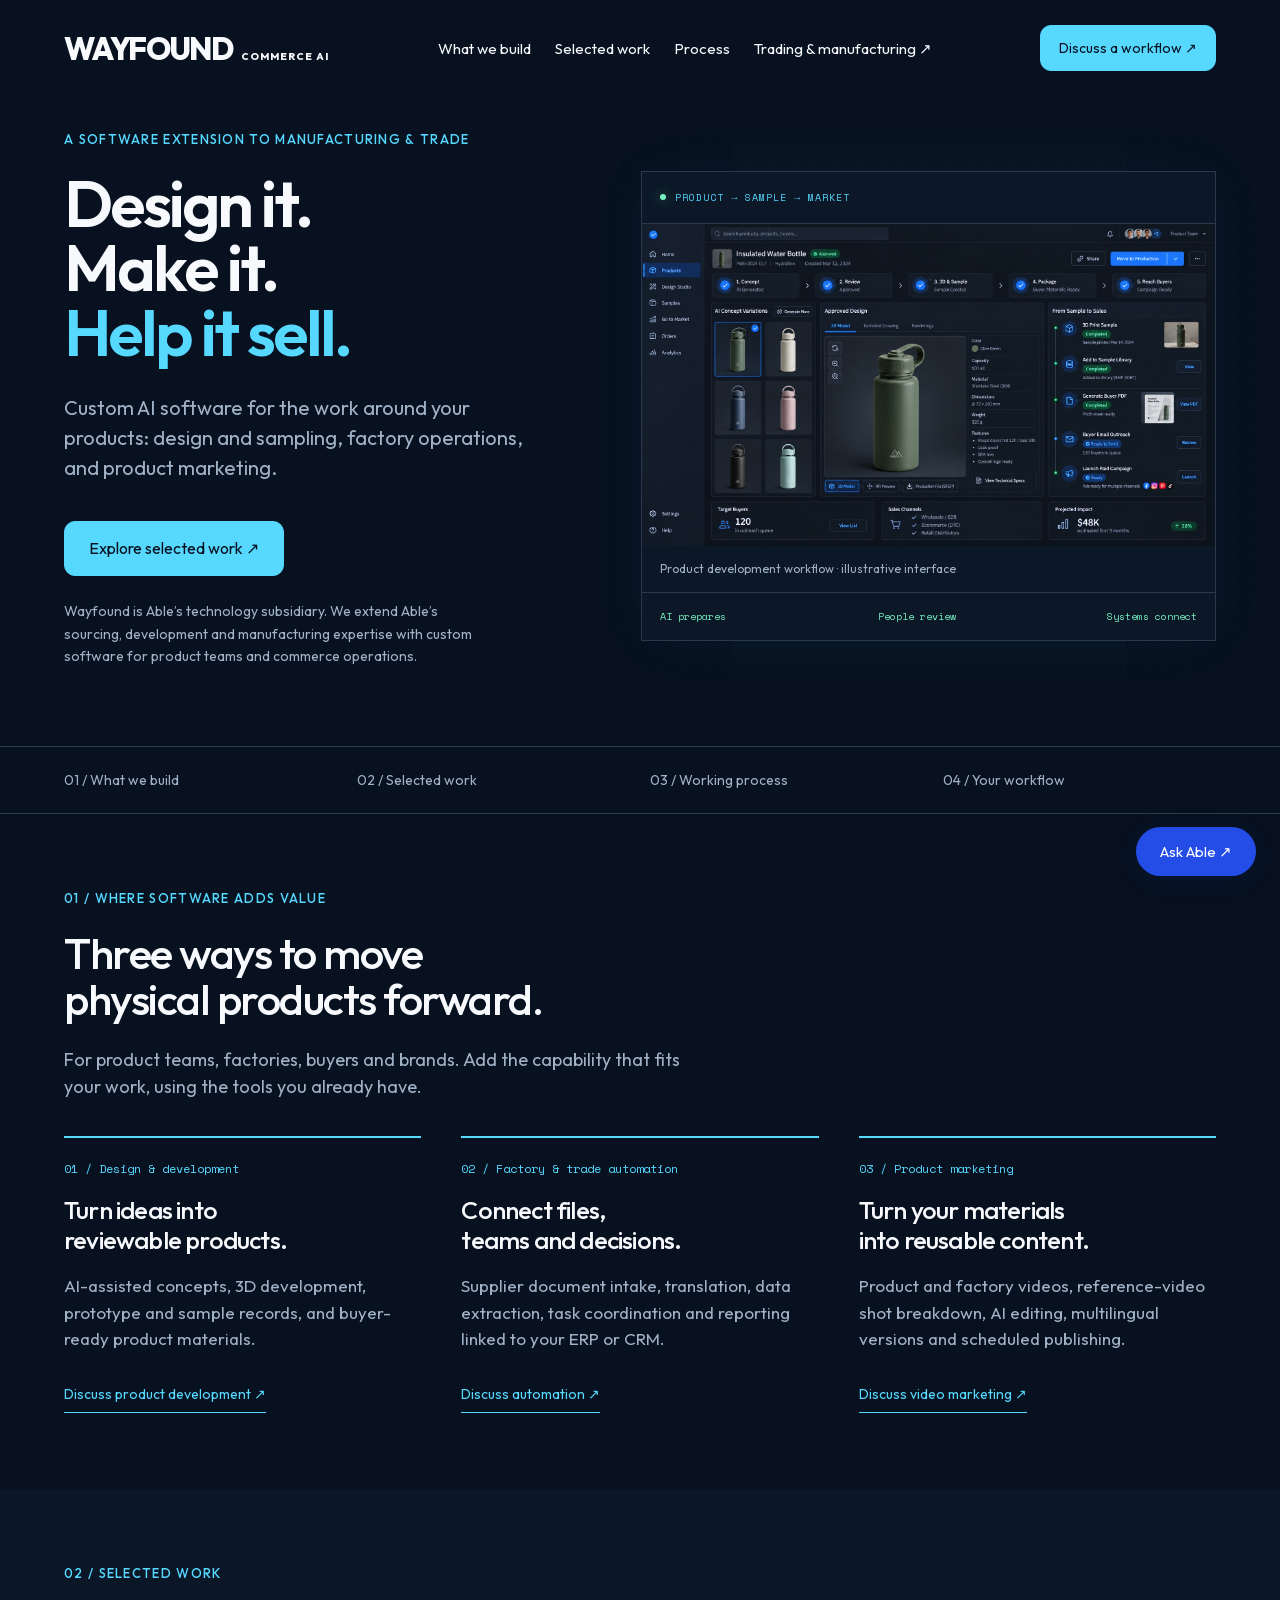
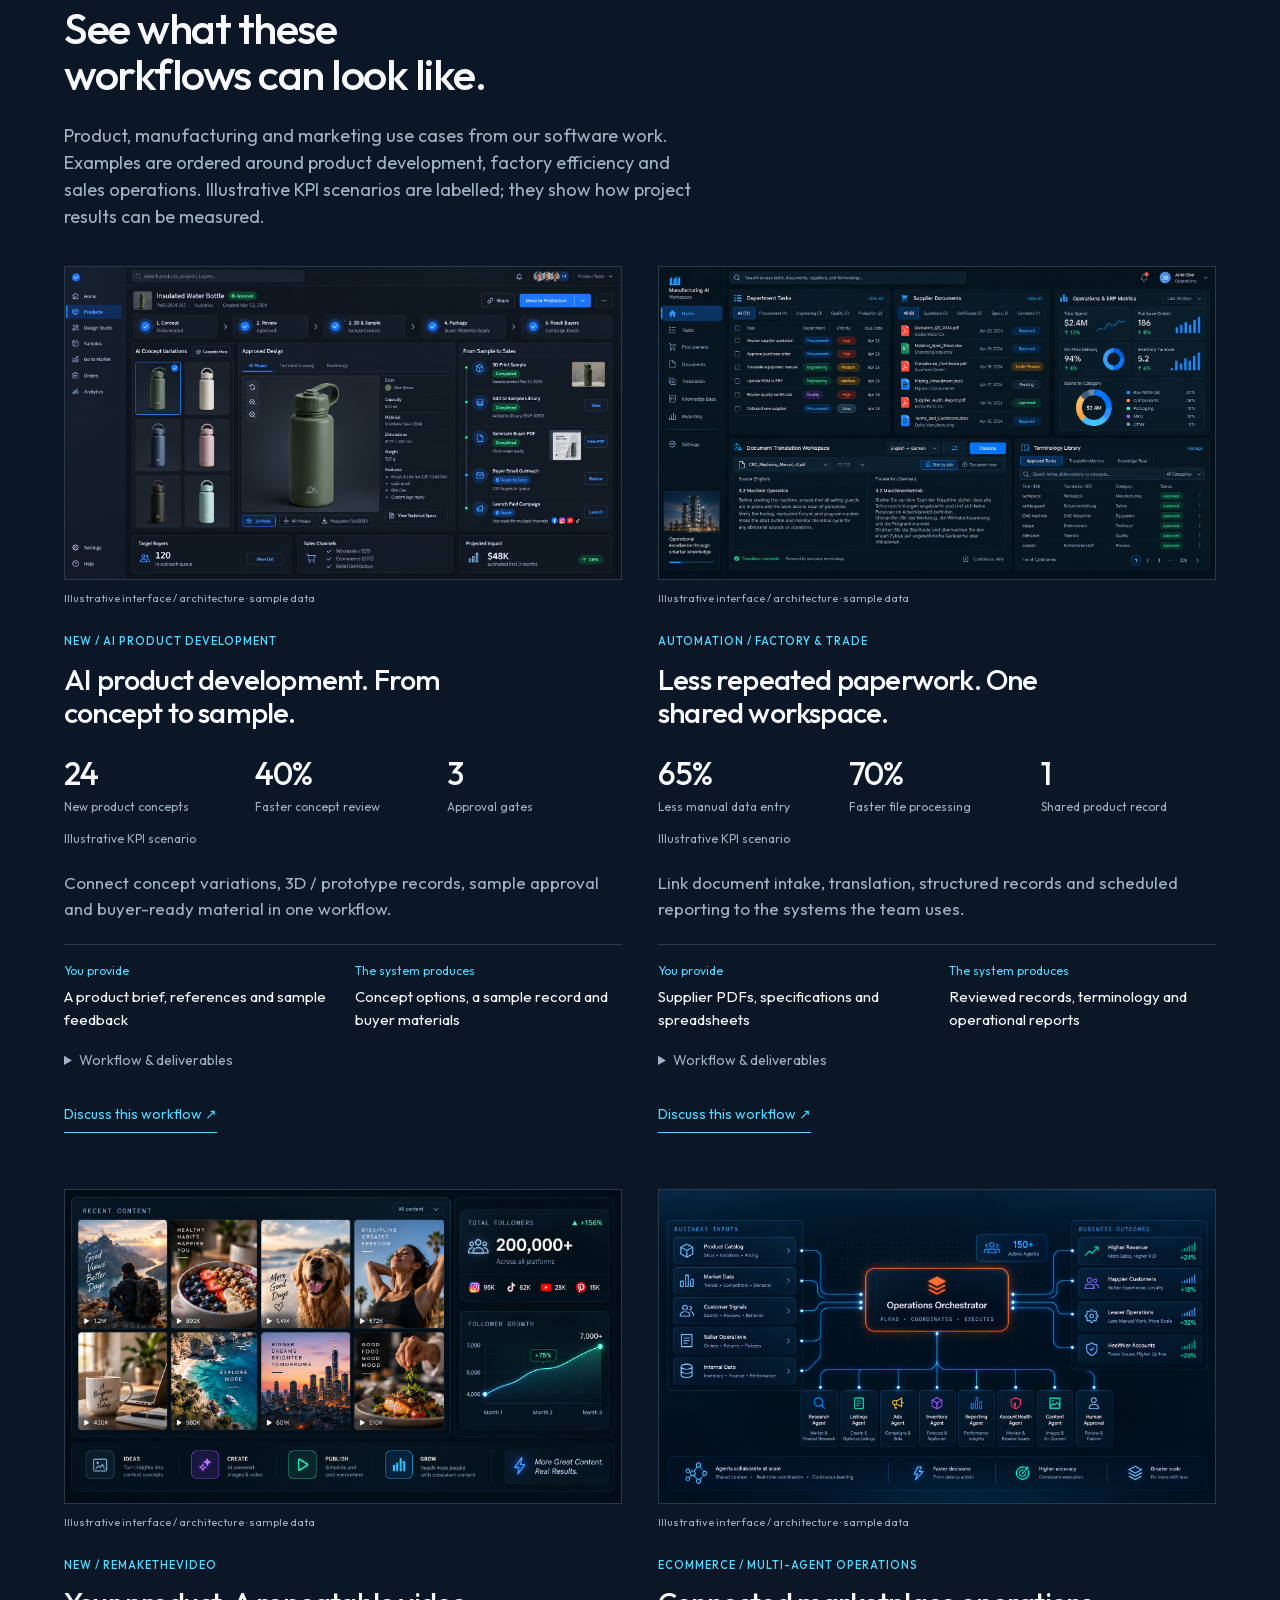
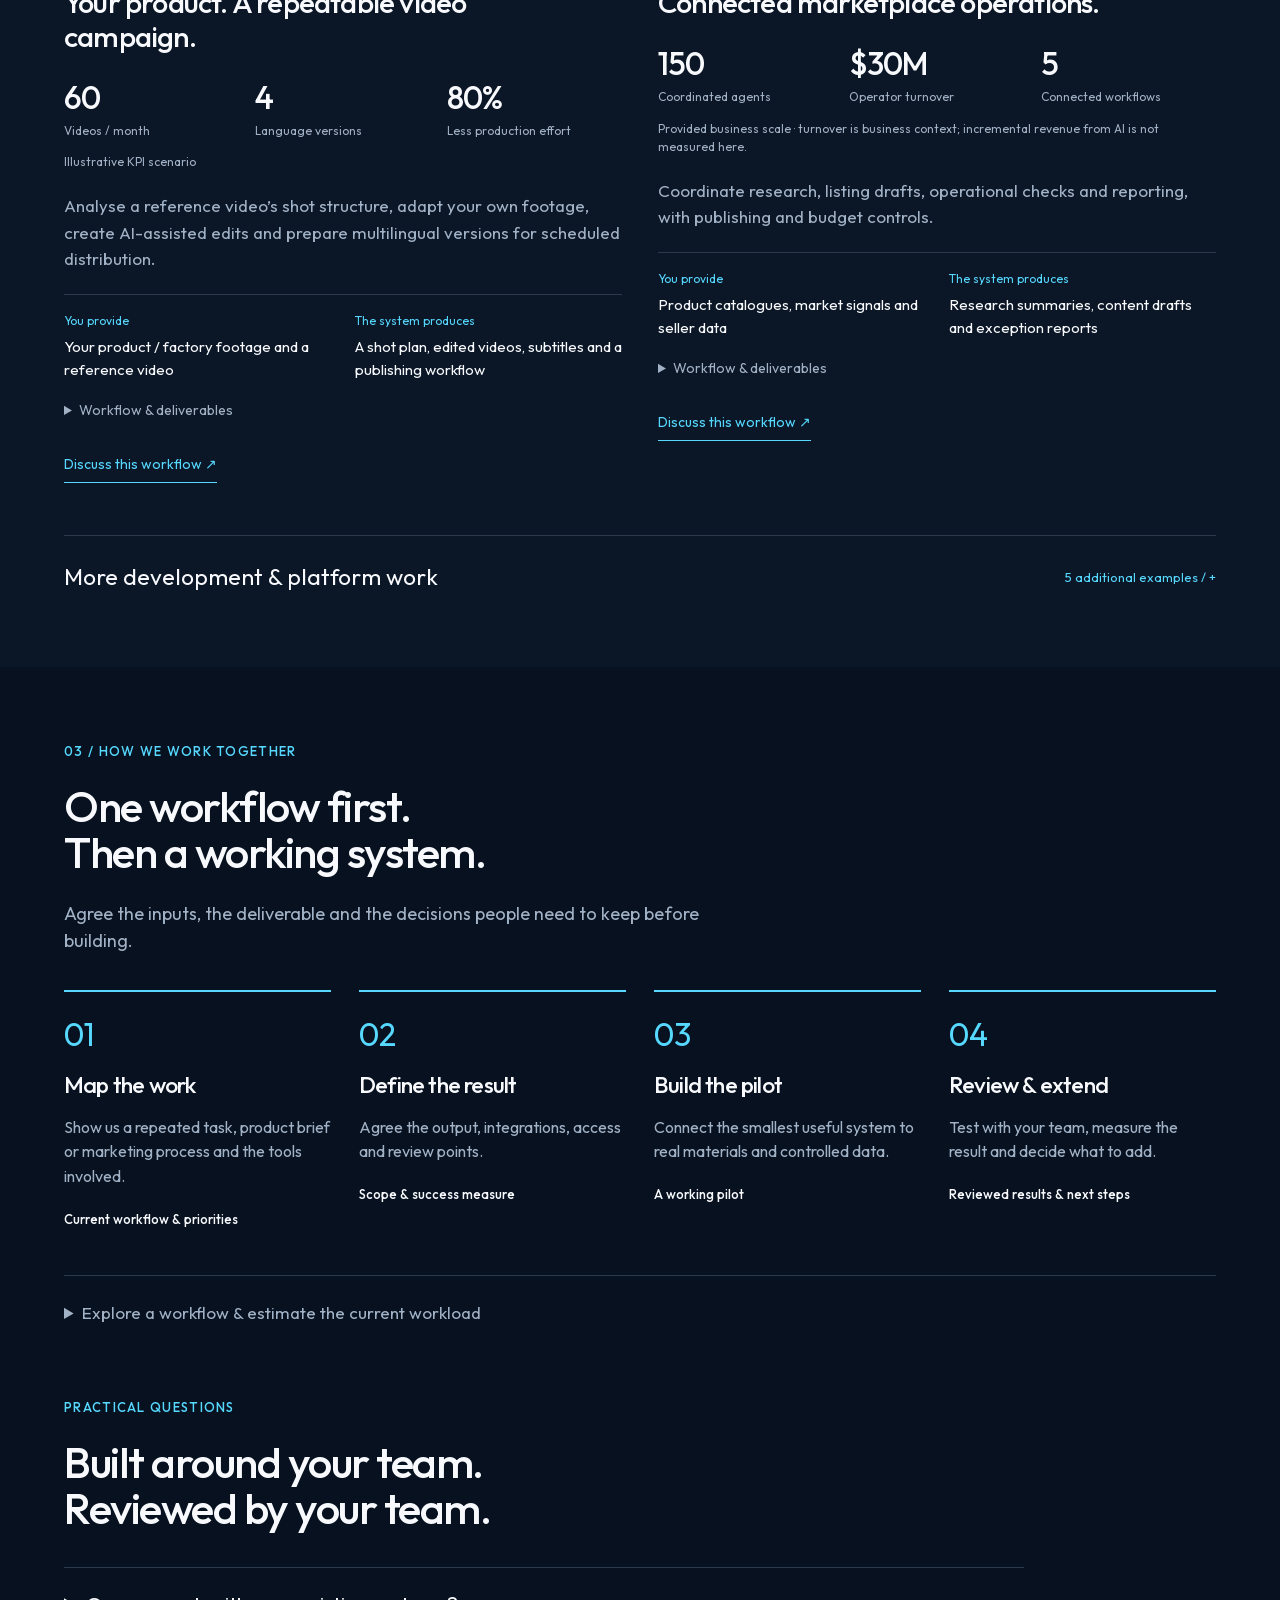
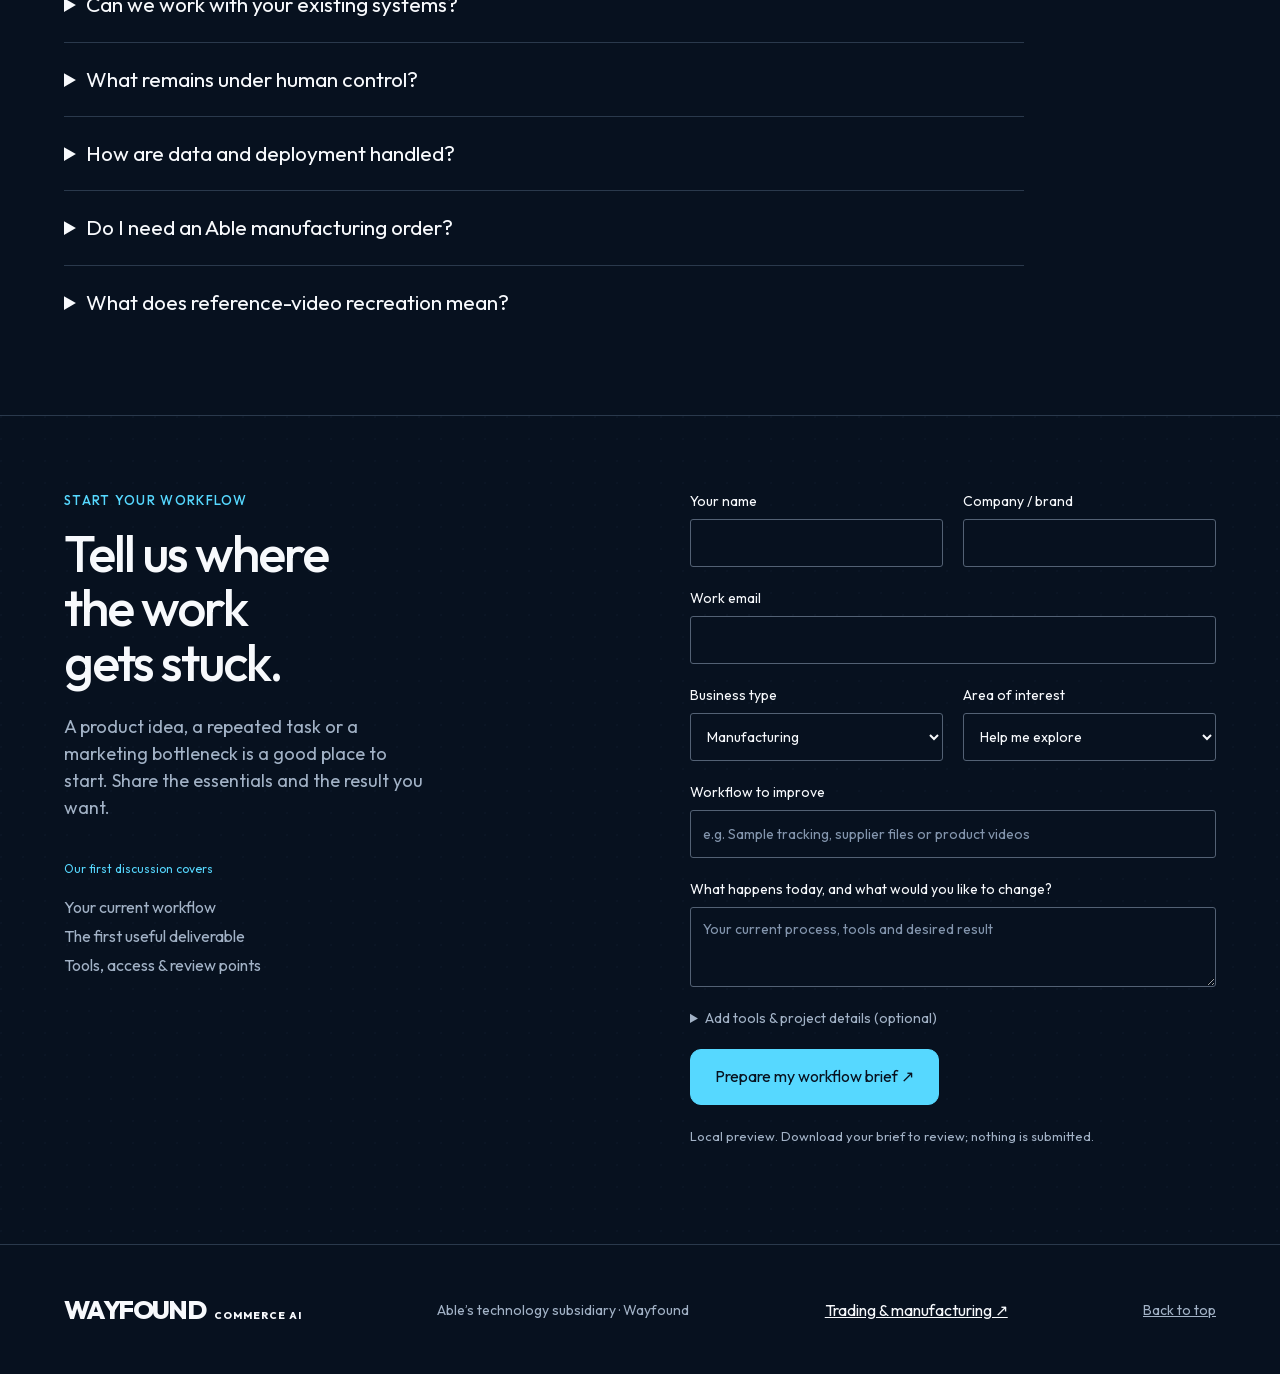
==== commit dbcb5f86: "chore: auto-sync 2026-09-23 10:06:05 CST" ====
--- a/commerce-ai.html
+++ b/commerce-ai.html
@@ -1,5 +1,5 @@
 <!doctype html>
-<html lang="en"><head><meta charset="utf-8"><meta name="viewport" content="width=device-width,initial-scale=1"><title>Commerce AI | Product Design, Factory Automation & Marketing | Wayfound</title><meta name="description" content="Wayfound extends manufacturing and product development with custom software: AI product design, factory and trade automation, and product video marketing."><link rel="stylesheet" href="direction.css?v=commerce-2"><link rel="stylesheet" href="layout.css?v=commerce-2"><link rel="stylesheet" href="commerce.css?v=focus-2"><link rel="icon" href="data:image/svg+xml,%3Csvg xmlns='http://www.w3.org/2000/svg' viewBox='0 0 32 32'%3E%3Crect width='32' height='32' fill='%2307111F'/%3E%3Ctext x='3' y='24' fill='%2356D8FF' font-size='25' font-family='Arial' font-weight='bold'%3EW%3C/text%3E%3C/svg%3E"><script src="commerce.js" defer></script><link rel="stylesheet" href="site.css?v=transparent-7"><script src="site.js?v=polish-5" defer></script></head>
+<html lang="en"><head><meta charset="utf-8"><meta name="viewport" content="width=device-width,initial-scale=1"><title>Commerce AI | Product Design, Factory Automation & Marketing | Wayfound</title><meta name="description" content="Wayfound extends manufacturing and product development with custom software: AI product design, factory and trade automation, and product video marketing."><link rel="stylesheet" href="direction.css?v=commerce-2"><link rel="stylesheet" href="layout.css?v=commerce-2"><link rel="stylesheet" href="commerce.css?v=focus-2"><link rel="icon" href="data:image/svg+xml,%3Csvg xmlns='http://www.w3.org/2000/svg' viewBox='0 0 32 32'%3E%3Crect width='32' height='32' fill='%2307111F'/%3E%3Ctext x='3' y='24' fill='%2356D8FF' font-size='25' font-family='Arial' font-weight='bold'%3EW%3C/text%3E%3C/svg%3E"><script src="commerce.js" defer></script><link rel="stylesheet" href="site.css?v=responsive-2"><script src="site.js?v=responsive-2" defer></script></head>
 <body class="commerce-page">
 <header class="site-header shell"><a class="brand" href="index.html" aria-label="Able Trading home">WAYFOUND<span>COMMERCE AI</span></a><nav aria-label="Main navigation"><a href="#services">What we build</a><a href="#work">Selected work</a><a href="#process">Process</a><a href="index.html">Trading & manufacturing ↗</a></nav><a class="button small" href="#contact">Discuss a workflow ↗</a></header>
 <main>
--- a/layout.css
+++ b/layout.css
@@ -6,11 +6,26 @@
 .categories,.development{background:#eef0f5}.category-grid{display:grid;grid-template-columns:repeat(4,minmax(0,1fr));gap:22px}.category-grid img{display:block;width:100%;height:auto;aspect-ratio:4/5;object-fit:cover}.category-grid h3{font-size:23px;line-height:1.15;margin:20px 0 10px}.category-grid p{font-size:15px;line-height:1.5;color:var(--muted);min-height:45px}.category-grid .text-button{font-size:14px;text-align:left}.categories .reference-note{margin-top:28px}
 .approach-grid{display:grid;grid-template-columns:repeat(3,minmax(0,1fr));gap:36px}.approach-grid article{min-width:0;border-top:1px solid var(--line);padding-top:24px}.approach-mark{font-size:15px;color:var(--blue)}.approach-grid h3{font-size:26px;margin:16px 0}.approach-grid p{font-size:16px;line-height:1.55;color:var(--muted)}.approach-grid dl{margin:24px 0}.approach-grid dt{font-size:12px;color:var(--muted);margin-bottom:8px}.approach-grid dd{margin:0;font-size:16px;line-height:1.5}.approach-grid summary{font-size:14px;color:var(--blue);cursor:pointer;padding:10px 0}.approach-grid img{width:100%;height:auto;margin-top:10px}.approach-grid .reference-note{font-size:12px;margin-top:8px}.approach-grid .text-button{display:inline-block;font-size:14px;text-decoration:none}
 .development-grid{display:grid;grid-template-columns:minmax(0,1.1fr) minmax(0,1fr);gap:64px;align-items:center}.development figure{margin:0}.development img{display:block;width:100%;height:auto;aspect-ratio:4/3;object-fit:cover}.development figcaption{font-size:12px;color:var(--muted);margin-top:12px}.development h2{font-size:clamp(32px,3vw,44px);letter-spacing:-1.4px}.development p{font-size:17px;line-height:1.55;color:var(--muted)}.development ul{list-style:none;padding:0;margin:28px 0}.development li{margin-bottom:20px}.development li strong{font-size:17px;font-weight:500;display:block}.development li span{display:block;font-size:15px;line-height:1.5;color:var(--muted);margin-top:5px}.development .text-button{text-decoration:none}
-.working-steps{list-style:none;display:grid;grid-template-columns:repeat(4,minmax(0,1fr));gap:28px;padding:0;margin:0}.working-steps li{border-top:2px solid var(--blue);padding-top:22px}.working-steps li>span{font-size:32px;color:var(--blue)}.working-steps h3{font-size:23px;margin:16px 0}.working-steps p{font-size:16px;line-height:1.55;color:var(--muted)}.working-steps strong{font-size:13px;font-weight:500;display:block;margin-top:22px}.brief h2{font-size:clamp(40px,4vw,58px)}.brief .eyebrow{margin-bottom:18px}
-@media(max-width:1000px){.category-grid{grid-template-columns:repeat(2,minmax(0,1fr));gap:36px 24px}.development-grid{gap:32px}.service-list,.approach-grid{gap:24px}.working-steps{grid-template-columns:repeat(2,minmax(0,1fr));gap:32px}}
-@media(max-width:767px){.section{padding-block:52px}.hero h1{font-size:clamp(44px,9vw,64px);letter-spacing:-2px}.page-route{grid-template-columns:1fr 1fr;gap:18px;padding-block:22px}.page-route a{font-size:12px}.service-list,.approach-grid,.development-grid{grid-template-columns:1fr;gap:30px}.category-grid{gap:30px 16px}.category-grid h3{font-size:21px}.category-grid p{min-height:0}.category-grid .text-button{font-size:13px}.section-heading h2{font-size:35px;letter-spacing:-1px}.working-steps{grid-template-columns:1fr;gap:26px}.working-steps li{display:grid;grid-template-columns:42px 1fr;gap:0 14px}.working-steps li>span{grid-row:1/4;font-size:26px}.working-steps h3{margin:0 0 10px}.working-steps p{margin:0}.working-steps strong{grid-column:2;margin-top:14px}.development h2{font-size:34px}}
+.brief h2{font-size:clamp(40px,4vw,58px)}.brief .eyebrow{margin-bottom:18px}
+@media(max-width:1000px){.category-grid{grid-template-columns:repeat(2,minmax(0,1fr));gap:36px 24px}.development-grid{gap:32px}.service-list,.approach-grid{gap:24px}}
+@media(max-width:767px){.section{padding-block:52px}.hero h1{font-size:clamp(44px,9vw,64px);letter-spacing:-2px}.page-route{grid-template-columns:1fr 1fr;gap:18px;padding-block:22px}.page-route a{font-size:12px}.service-list,.approach-grid,.development-grid{grid-template-columns:1fr;gap:30px}.category-grid{gap:30px 16px}.category-grid h3{font-size:21px}.category-grid p{min-height:0}.category-grid .text-button{font-size:13px}.section-heading h2{font-size:35px;letter-spacing:-1px}.development h2{font-size:34px}}
 @media(max-width:767px){.site-header{height:auto;min-height:82px;flex-wrap:wrap;padding-block:20px;gap:18px}.site-header nav{display:flex;width:100%;order:3;border-top:1px solid var(--line);padding-top:14px}.site-header nav a{display:none}.site-header nav a[href="commerce-ai.html"]{display:inline-block;color:var(--blue)}}
 .heritage-strip{display:grid;grid-template-columns:repeat(3,1fr);gap:32px;padding-block:26px;border-top:1px solid var(--line)}.heritage-strip p{margin:0}.heritage-strip strong{display:block;font-size:24px;font-weight:500;letter-spacing:-.6px}.heritage-strip span{display:block;font-size:13px;color:var(--muted);margin-top:8px}.page-route{grid-template-columns:repeat(5,minmax(0,1fr))}.factory-relationship{font-size:13px;line-height:1.6;color:var(--muted);margin:36px 0 24px;max-width:820px}.buyer-question{border-top:1px solid var(--line);padding-top:24px;max-width:920px}.buyer-question summary{cursor:pointer;font-size:19px}.buyer-question p{color:var(--muted);line-height:1.6;font-size:16px}.commerce-extension{background:#e9edf7}.extension-grid{display:grid;grid-template-columns:1fr 1fr;gap:100px}.extension-grid h2{font-size:clamp(34px,3.4vw,48px);letter-spacing:-1.5px}.extension-grid>div>p:not(.eyebrow){font-size:18px;line-height:1.5;color:var(--muted);max-width:480px}.extension-list article{border-top:1px solid #c8cede;padding-block:22px}.extension-list span{color:var(--blue);font-size:13px}.extension-list h3{font-size:24px;margin:12px 0}.extension-list p{font-size:16px;line-height:1.55;color:var(--muted);margin-bottom:0}
 @media(max-width:1100px){.extension-grid{gap:45px}}
 @media(max-width:767px){.heritage-strip{gap:14px}.heritage-strip strong{font-size:19px}.heritage-strip span{font-size:12px;line-height:1.5}.page-route{grid-template-columns:1fr 1fr}.extension-grid{grid-template-columns:1fr;gap:32px}}
 .private-range-note{font-size:15px;color:var(--ink);line-height:1.6;max-width:760px;margin:28px 0 0}
+
+/* Homepage 04 — physical manufacturing proof */
+.manufacturing-evidence{display:grid;grid-template-columns:repeat(3,minmax(0,1fr));gap:22px;margin-top:48px}.evidence-card{min-width:0;background:#fff;border:1px solid #d9dde6;display:flex;flex-direction:column}.evidence-card figure{margin:0;aspect-ratio:3/2;overflow:hidden;background:#e6e8ed}.evidence-card img{display:block;width:100%;height:100%;object-fit:cover;transition:transform .45s ease}.evidence-card:hover img{transform:scale(1.025)}.evidence-copy{display:flex;flex:1;flex-direction:column;padding:25px 25px 23px}.evidence-index{font-size:12px;letter-spacing:.08em;text-transform:uppercase;color:var(--blue)}.evidence-card h3{font-size:25px;line-height:1.12;margin:18px 0 13px}.evidence-card p{font-size:15px;line-height:1.55;color:var(--muted);margin:0}.evidence-card small{display:block;border-top:1px solid var(--line);padding-top:14px;margin-top:auto;font-size:12px;color:var(--ink)}.evidence-note{font-size:12px;line-height:1.5;color:var(--muted);margin:11px 0 0}.factory-relationship{margin-top:28px}.buyer-paths{display:grid;grid-template-columns:minmax(0,1.25fr) repeat(2,minmax(0,1fr));gap:0;margin-top:54px;border-block:1px solid var(--line);background:#f4f5f8}.buyer-paths-heading,.buyer-paths article{padding:32px}.buyer-paths-heading{background:var(--ink);color:#fff}.buyer-paths-heading .eyebrow{margin-bottom:14px;color:#8aa4ff}.buyer-paths-heading h3{font-size:30px;line-height:1.12;margin:0 0 12px}.buyer-paths-heading p:not(.eyebrow){font-size:15px;line-height:1.5;color:#c8cfdb;margin:0 0 24px}.buyer-paths-heading .button{background:#fff;border-color:#fff;color:var(--ink);font-size:14px}.buyer-paths-heading .button:hover{background:#e9edf7}.buyer-paths article{border-right:1px solid var(--line)}.buyer-paths article:last-child{border-right:0}.buyer-paths article>span{font-size:12px;letter-spacing:.07em;text-transform:uppercase;color:var(--blue)}.buyer-paths h4{font-size:23px;font-weight:500;letter-spacing:-.4px;margin:18px 0}.buyer-paths ul{list-style:none;padding:0;margin:0}.buyer-paths li{position:relative;padding:9px 0 9px 18px;border-top:1px solid #d9dde6;font-size:14px;line-height:1.4}.buyer-paths li::before{content:'+';position:absolute;left:0;color:var(--blue)}
+
+/* Homepage 05 — connected buyer journey */
+.working-process{border-top:1px solid var(--line)}.process-journey{position:relative;display:grid;grid-template-columns:repeat(4,minmax(0,1fr));gap:28px;list-style:none;padding:0;margin:52px 0 0}.process-journey::before{content:'';position:absolute;z-index:0;top:28px;left:29px;right:29px;height:2px;background:linear-gradient(90deg,var(--blue),#8ca4ff)}.process-journey>li{position:relative;z-index:1;min-width:0;display:flex;flex-direction:column}.process-journey>li:not(:last-child)::after{content:'›';position:absolute;top:13px;right:-20px;width:24px;height:30px;color:var(--blue);background:var(--paper);font-size:27px;text-align:center}.process-anchor{width:58px;height:58px;display:grid;place-items:center;border:2px solid var(--blue);border-radius:50%;background:var(--paper);color:var(--blue);font-size:16px;font-weight:600}.process-journey img{width:84px;height:63px;object-fit:contain;margin:28px 0 12px}.process-copy{display:flex;flex:1;flex-direction:column}.process-copy h3{font-size:24px;line-height:1.15;margin:8px 0 12px}.process-copy>p{font-size:15px;line-height:1.55;color:var(--muted);margin:0 0 22px}.process-output{margin-top:auto;border-left:3px solid var(--blue);background:#edf1ff;padding:14px 15px;min-height:82px}.process-output small{display:block;font-size:11px;letter-spacing:.08em;text-transform:uppercase;color:var(--blue);margin-bottom:7px}.process-output strong{font-size:14px;line-height:1.35;font-weight:500}
+
+@media(max-width:1000px){.manufacturing-evidence{grid-template-columns:repeat(2,minmax(0,1fr))}.evidence-card:first-child{grid-column:1/-1;display:grid;grid-template-columns:1.15fr 1fr}.evidence-card:first-child figure{aspect-ratio:auto;min-height:340px}.buyer-paths{grid-template-columns:1fr 1fr}.buyer-paths-heading{grid-column:1/-1}.buyer-paths article:first-of-type{border-right:1px solid var(--line)}.process-journey{grid-template-columns:repeat(2,minmax(0,1fr));gap:42px 30px}.process-journey::before{display:none}.process-journey>li{border-top:2px solid var(--blue);padding-top:18px}.process-journey>li::after{display:none}.process-anchor{width:50px;height:50px}.process-journey img{margin-top:20px}}
+@media(max-width:767px){.manufacturing-evidence{grid-template-columns:1fr;gap:18px;margin-top:34px}.evidence-card:first-child{grid-column:auto;display:flex}.evidence-card:first-child figure{aspect-ratio:3/2;min-height:0}.evidence-copy{padding:22px}.evidence-card h3{font-size:23px}.buyer-paths{grid-template-columns:1fr;margin-top:38px}.buyer-paths-heading,.buyer-paths article{padding:26px 22px}.buyer-paths-heading h3{font-size:27px}.buyer-paths article{border-right:0;border-bottom:1px solid var(--line)}.buyer-paths article:last-child{border-bottom:0}.process-journey{display:block;margin-top:38px;padding-left:0}.process-journey::before{display:block;top:25px;bottom:20px;left:24px;right:auto;width:2px;height:auto;background:linear-gradient(180deg,var(--blue),#9baff5)}.process-journey>li{display:grid;grid-template-columns:50px minmax(0,1fr);gap:0 18px;border-top:0;padding:0 0 42px}.process-journey>li:last-child{padding-bottom:0}.process-anchor{grid-column:1;grid-row:1/3;width:50px;height:50px}.process-journey img{grid-column:2;width:74px;height:56px;margin:0 0 10px}.process-copy{grid-column:2}.process-copy h3{margin-top:0}.process-output{min-height:0}.manufacturing-link{margin-bottom:0}}
+@media(prefers-reduced-motion:reduce){.evidence-card img{transition:none}.evidence-card:hover img{transform:none}}
+
+/* Commerce AI retains its compact four-step treatment. */
+.commerce-page .working-steps{list-style:none;display:grid;grid-template-columns:repeat(4,minmax(0,1fr));gap:28px;padding:0;margin:0}.commerce-page .working-steps li{border-top:2px solid var(--blue);padding-top:22px}.commerce-page .working-steps li>span{font-size:32px;color:var(--blue)}.commerce-page .working-steps h3{font-size:23px;margin:16px 0}.commerce-page .working-steps p{font-size:16px;line-height:1.55;color:var(--muted)}.commerce-page .working-steps strong{font-size:13px;font-weight:500;display:block;margin-top:22px}
+@media(max-width:1000px){.commerce-page .working-steps{grid-template-columns:repeat(2,minmax(0,1fr));gap:32px}}
+@media(max-width:767px){.commerce-page .working-steps{grid-template-columns:1fr;gap:26px}.commerce-page .working-steps li{display:grid;grid-template-columns:42px 1fr;gap:0 14px}.commerce-page .working-steps li>span{grid-row:1/4;font-size:26px}.commerce-page .working-steps h3{margin:0 0 10px}.commerce-page .working-steps p{margin:0}.commerce-page .working-steps strong{grid-column:2;margin-top:14px}}
--- a/site.css
+++ b/site.css
@@ -8,3 +8,15 @@
 .button{border-radius:11px;max-width:100%;flex-shrink:0;white-space:normal;line-height:1.35;text-align:center;gap:8px}.button:hover{transform:none}.text-button{display:inline-flex;align-items:center;max-width:100%;line-height:1.5;text-decoration:none;white-space:normal}.section-link{display:flex;flex-wrap:wrap;gap:16px}.manufacturing-link{margin:6px 0 32px}.buyer-question{margin-top:0}.buyer-question>p{margin-block:22px}.buyer-question>.text-button{margin-top:8px;margin-bottom:8px}#production>.text-button{margin-top:36px}.extension-cta{gap:20px}.extension-cta h3,.extension-cta p{margin:0}.extension-cta .button{margin-top:8px}.extension-cta .text-button{margin-top:4px}.extension-grid>div>.button{margin-top:12px}.category-guide .button{margin-top:16px}.hero-copy>.button,.extension-hero>div>.button{margin-top:8px}.service-list .text-button{margin-top:12px}.work-card .text-button{margin-top:12px}.ask-able-launcher.is-obstructing{visibility:hidden;pointer-events:none}.ask-able-panel .ask-actions{flex-wrap:wrap}.ask-primary,.ask-back{border-radius:9px}.motion-toggle{border-radius:8px}.site-header{gap:24px}.site-header nav{flex-wrap:wrap;min-width:0}footer{flex-wrap:wrap;padding-block:28px}
 @media(max-width:767px){.manufacturing-link{margin-block:10px 30px}#production>.text-button{margin-top:30px}.button{padding:15px 20px}.brief form .button{justify-self:stretch}.experience-actions{gap:22px}.extension-cta{gap:22px}.site-header>.button{max-width:65%;font-size:12px}.ask-able-panel .ask-primary{max-width:100%}}
 .guide-category-label{max-width:380px;margin:0 0 28px}.guide-category-label select{background:white;border-color:#cbd1de;border-radius:8px}
+
+/* Responsive photographic category cards */
+.category-art{display:block;min-height:0;aspect-ratio:16/9;overflow:hidden;background:#dfe4ec}
+.category-grid .category-art img,.category-art img{display:block;width:100%;height:100%;aspect-ratio:auto;object-fit:cover;object-position:center}
+.category-hero-art>div{position:relative;aspect-ratio:4/3;background:#dfe4ec}
+.category-hero-art img{width:100%;height:100%;object-fit:cover}
+.category-hero-art span{position:absolute;inset:auto 0 0;padding:20px 10px 9px;background:linear-gradient(transparent,rgba(9,18,31,.82));color:#fff;font-size:11px;line-height:1.25}
+@media(max-width:767px){.category-grid .category-art img{height:100%}.category-art{aspect-ratio:4/3}.category-hero-art{grid-template-columns:repeat(2,1fr)}}
+
+/* Responsive site navigation */
+.menu-toggle{display:none;width:46px;height:46px;padding:10px;border:1px solid var(--line);border-radius:10px;background:transparent;color:var(--ink);cursor:pointer}.menu-toggle span{display:block;width:22px;height:2px;margin:4px auto;background:currentColor;transition:transform .2s,opacity .2s}.menu-toggle[aria-expanded="true"] span:nth-child(1){transform:translateY(6px) rotate(45deg)}.menu-toggle[aria-expanded="true"] span:nth-child(2){opacity:0}.menu-toggle[aria-expanded="true"] span:nth-child(3){transform:translateY(-6px) rotate(-45deg)}
+@media(max-width:767px){.site-header{position:relative;display:grid!important;grid-template-columns:1fr auto;align-items:center;height:auto!important;min-height:78px;padding-block:16px!important;gap:14px!important}.site-header .brand{grid-column:1}.menu-toggle{display:block;grid-column:2;grid-row:1;justify-self:end}.site-header nav{display:none!important;grid-column:1/-1;grid-row:2;width:100%;padding:14px 0 4px!important;margin:0;border-top:1px solid var(--line);flex-direction:column;align-items:stretch;gap:0!important}.site-header nav a{display:block!important;min-height:46px;padding:13px 4px;font-size:14px!important;border-bottom:1px solid color-mix(in srgb,var(--line) 65%,transparent)}.site-header>.button{display:none;grid-column:1/-1;grid-row:3;width:100%;max-width:none!important;margin:0}.site-header.menu-open nav{display:flex!important}.site-header.menu-open>.button{display:flex}.commerce-page .site-header{background:var(--paper)}.commerce-page .site-header nav a:first-child{display:block!important}}
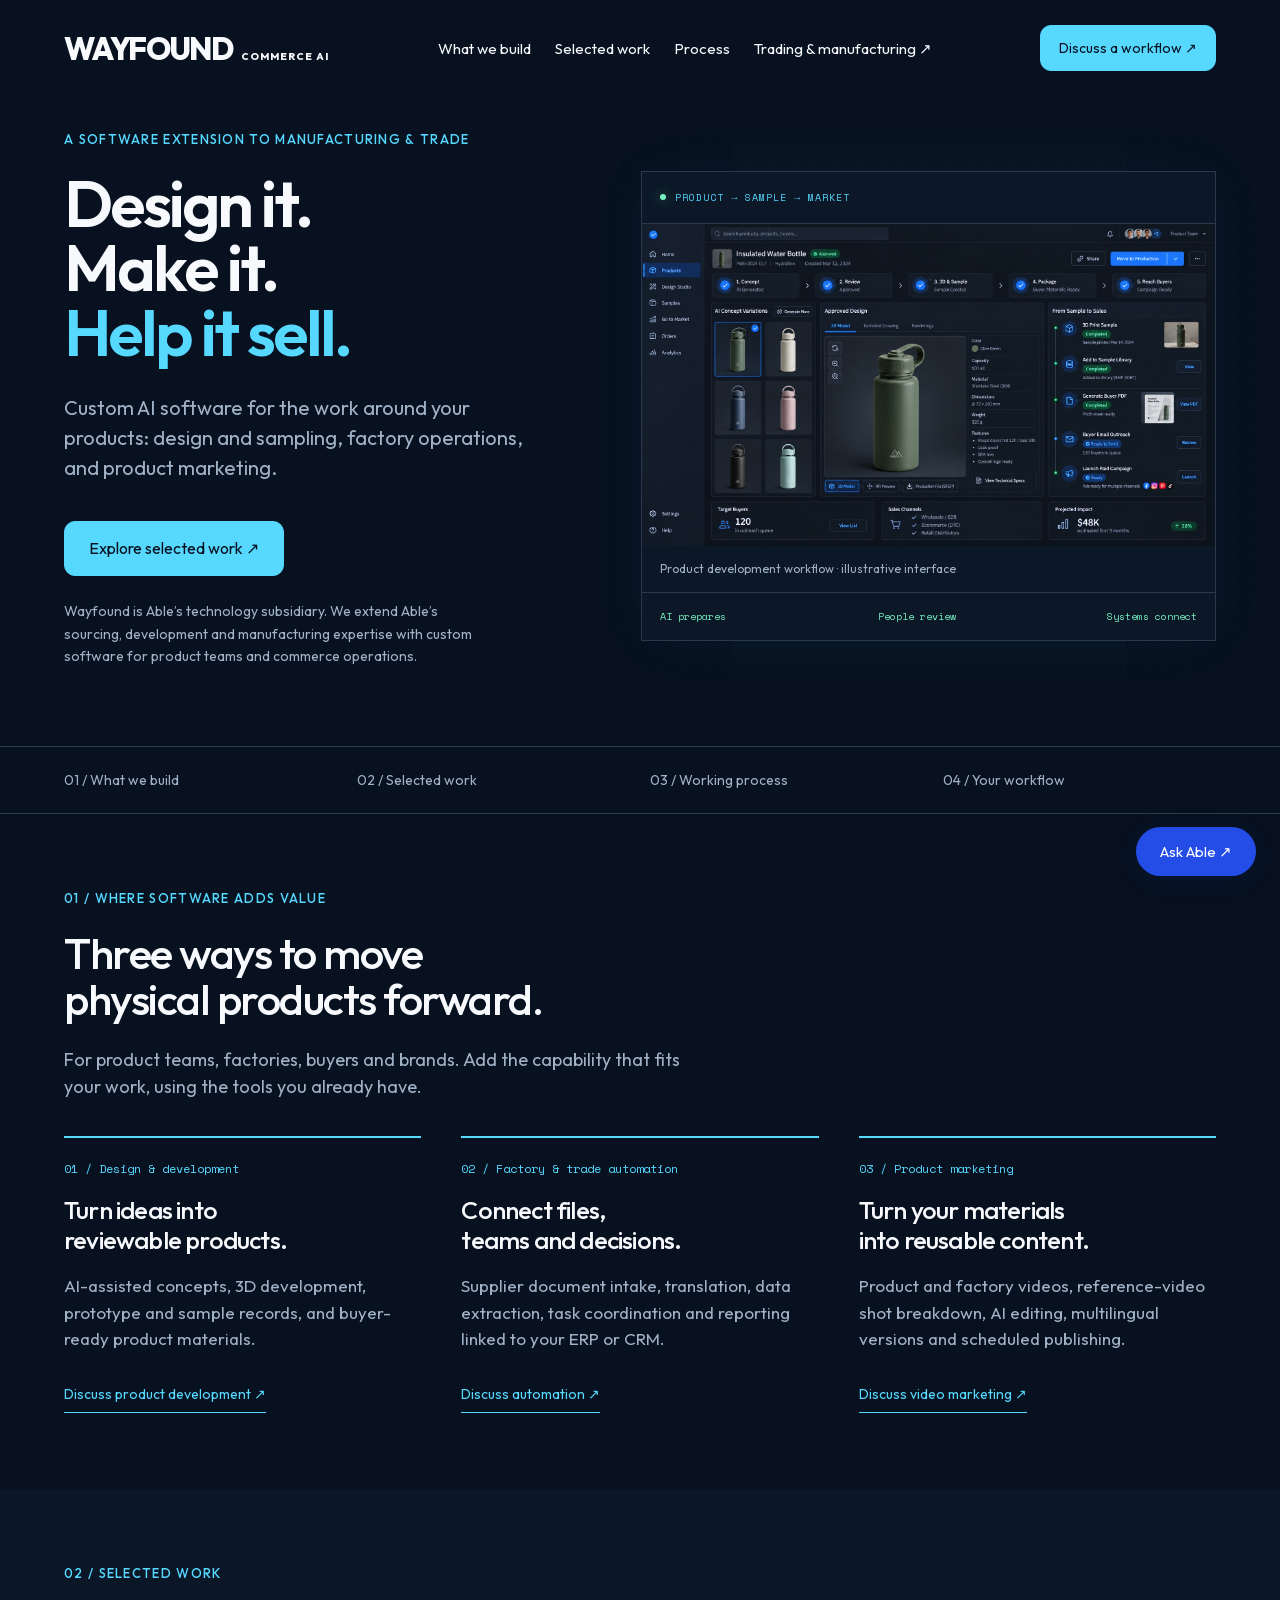
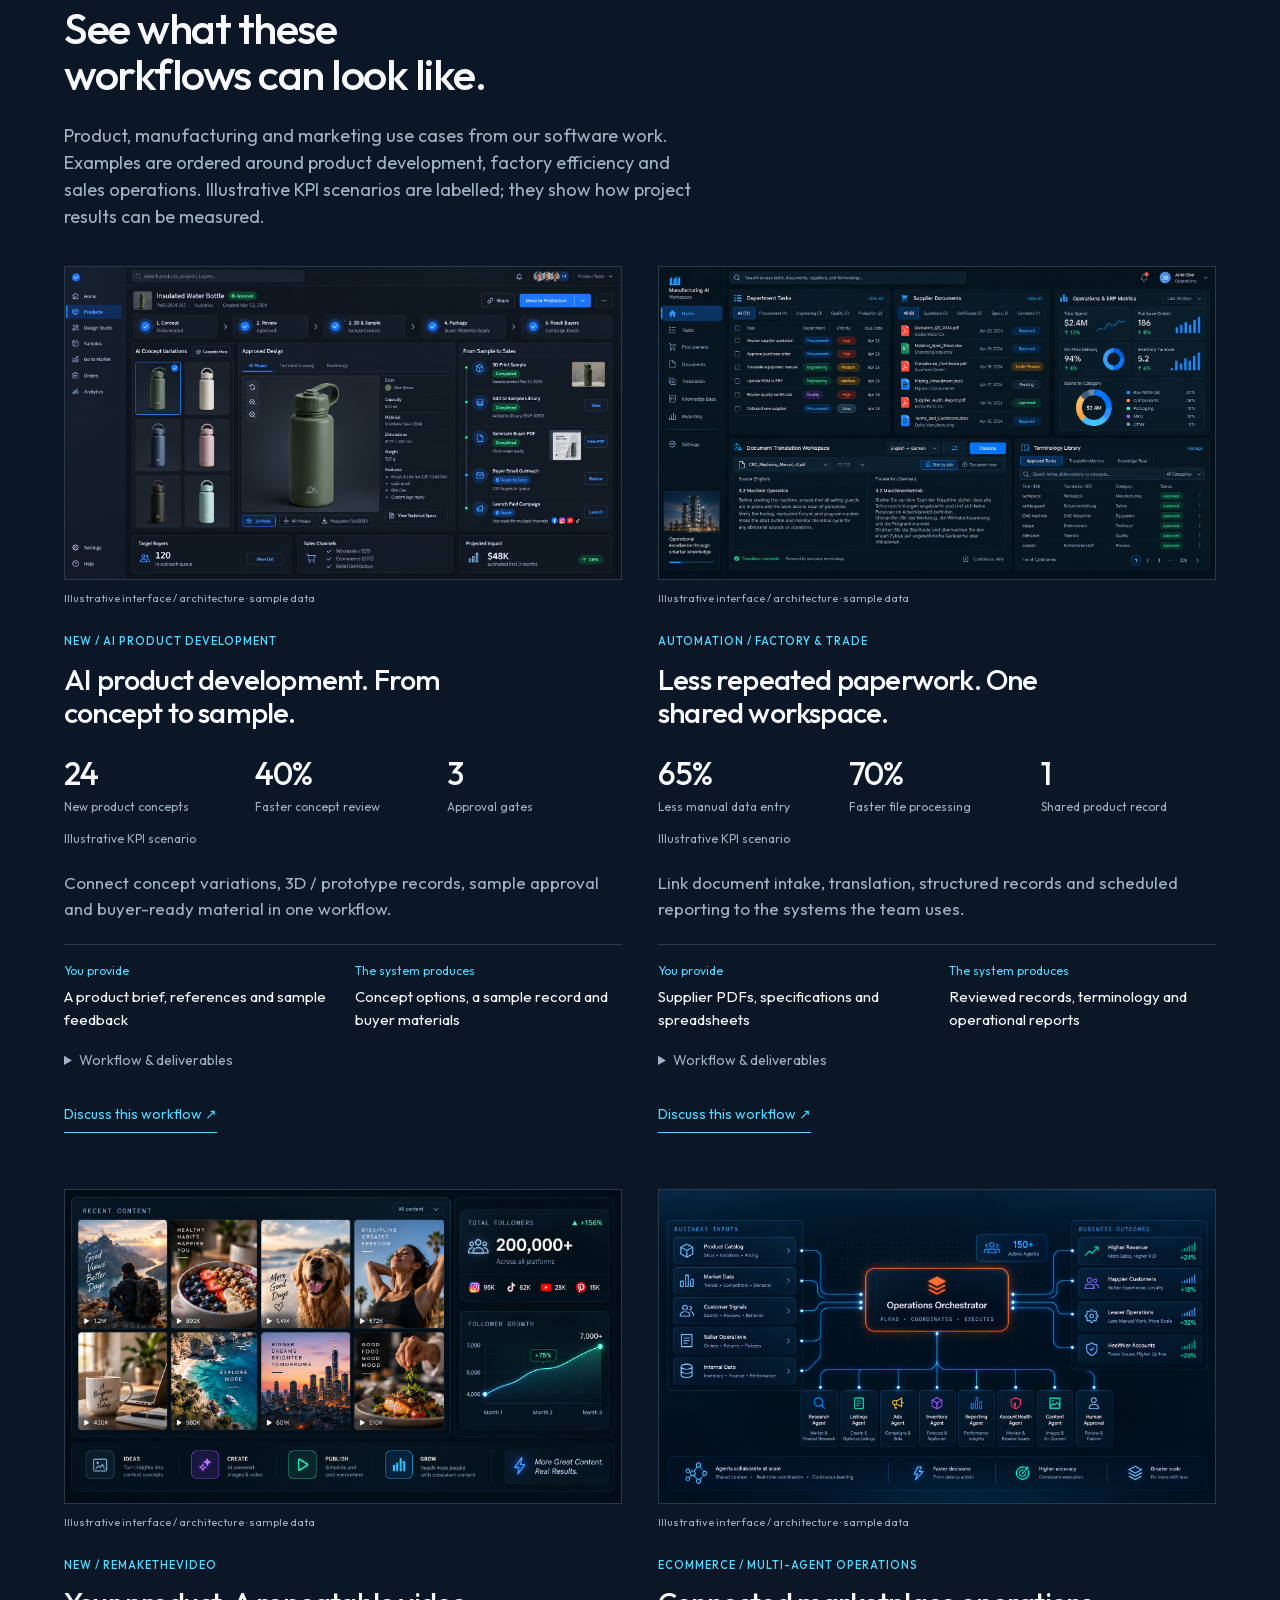
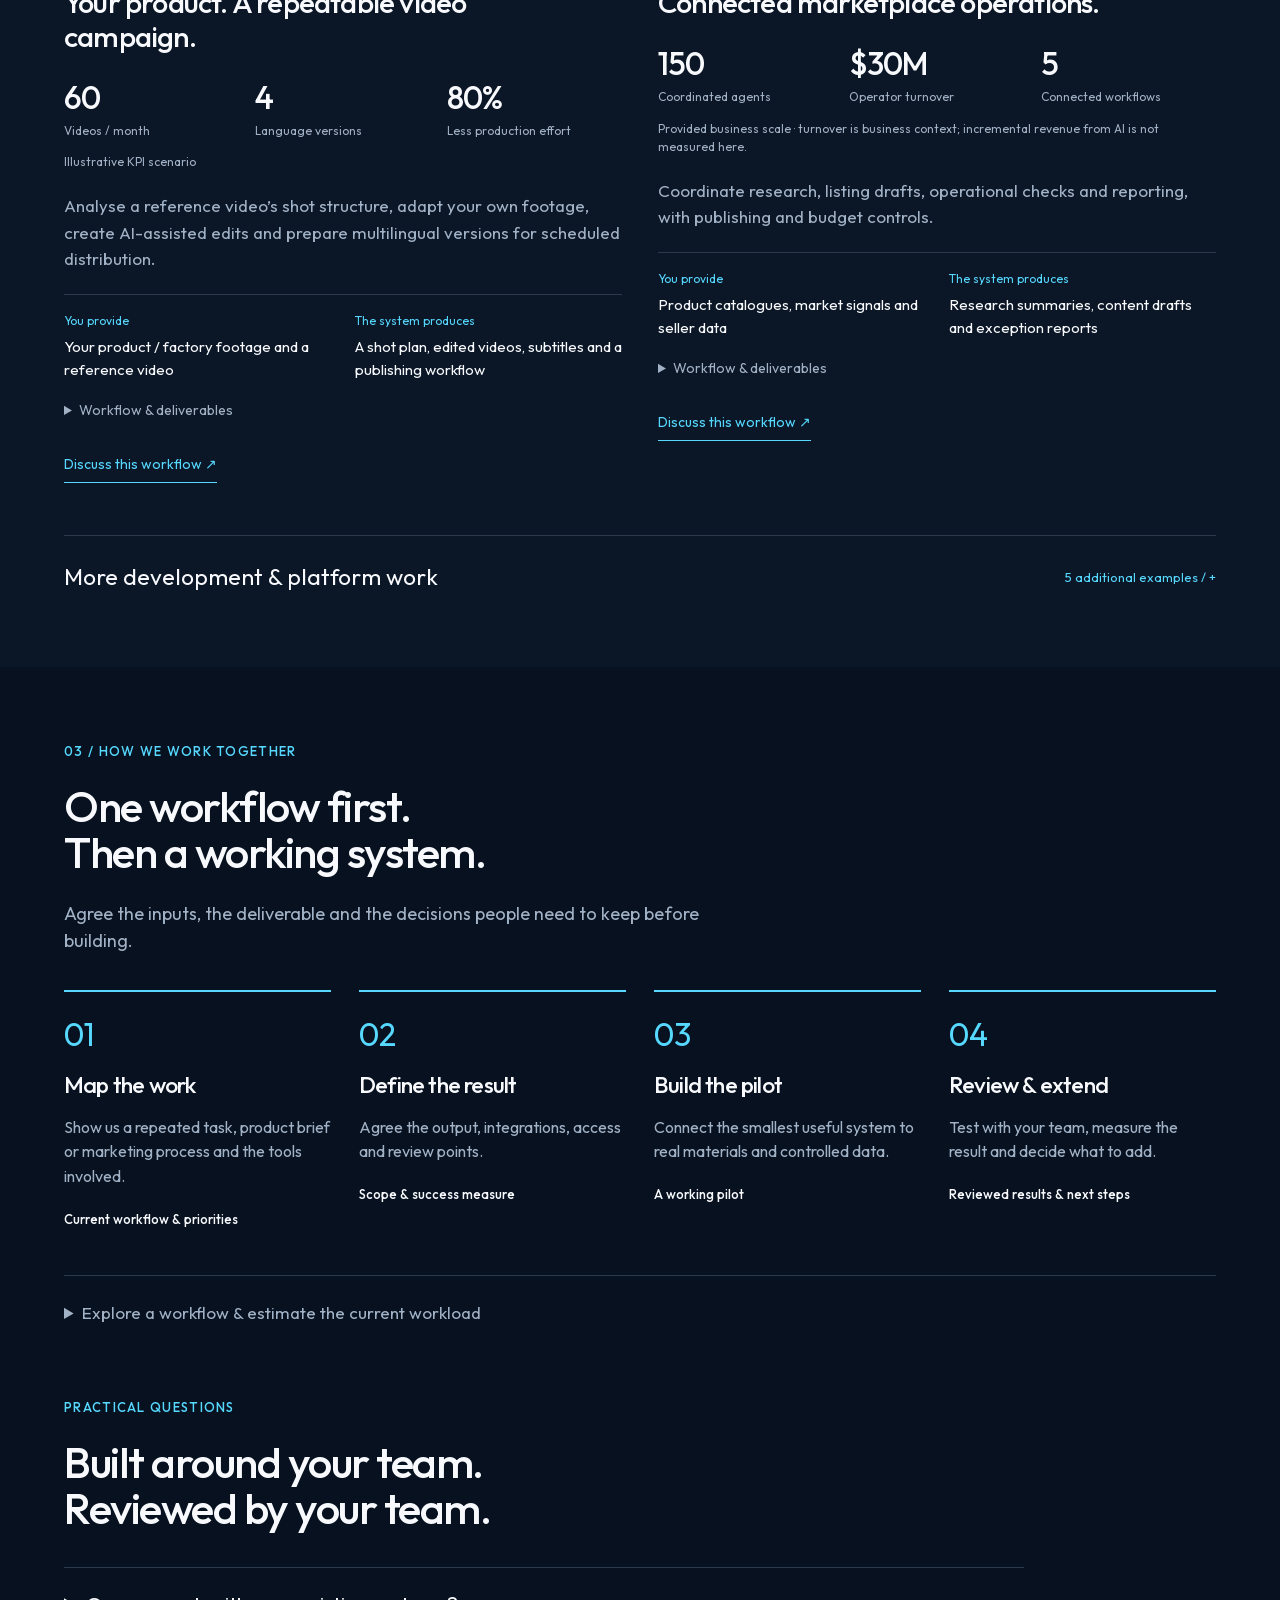
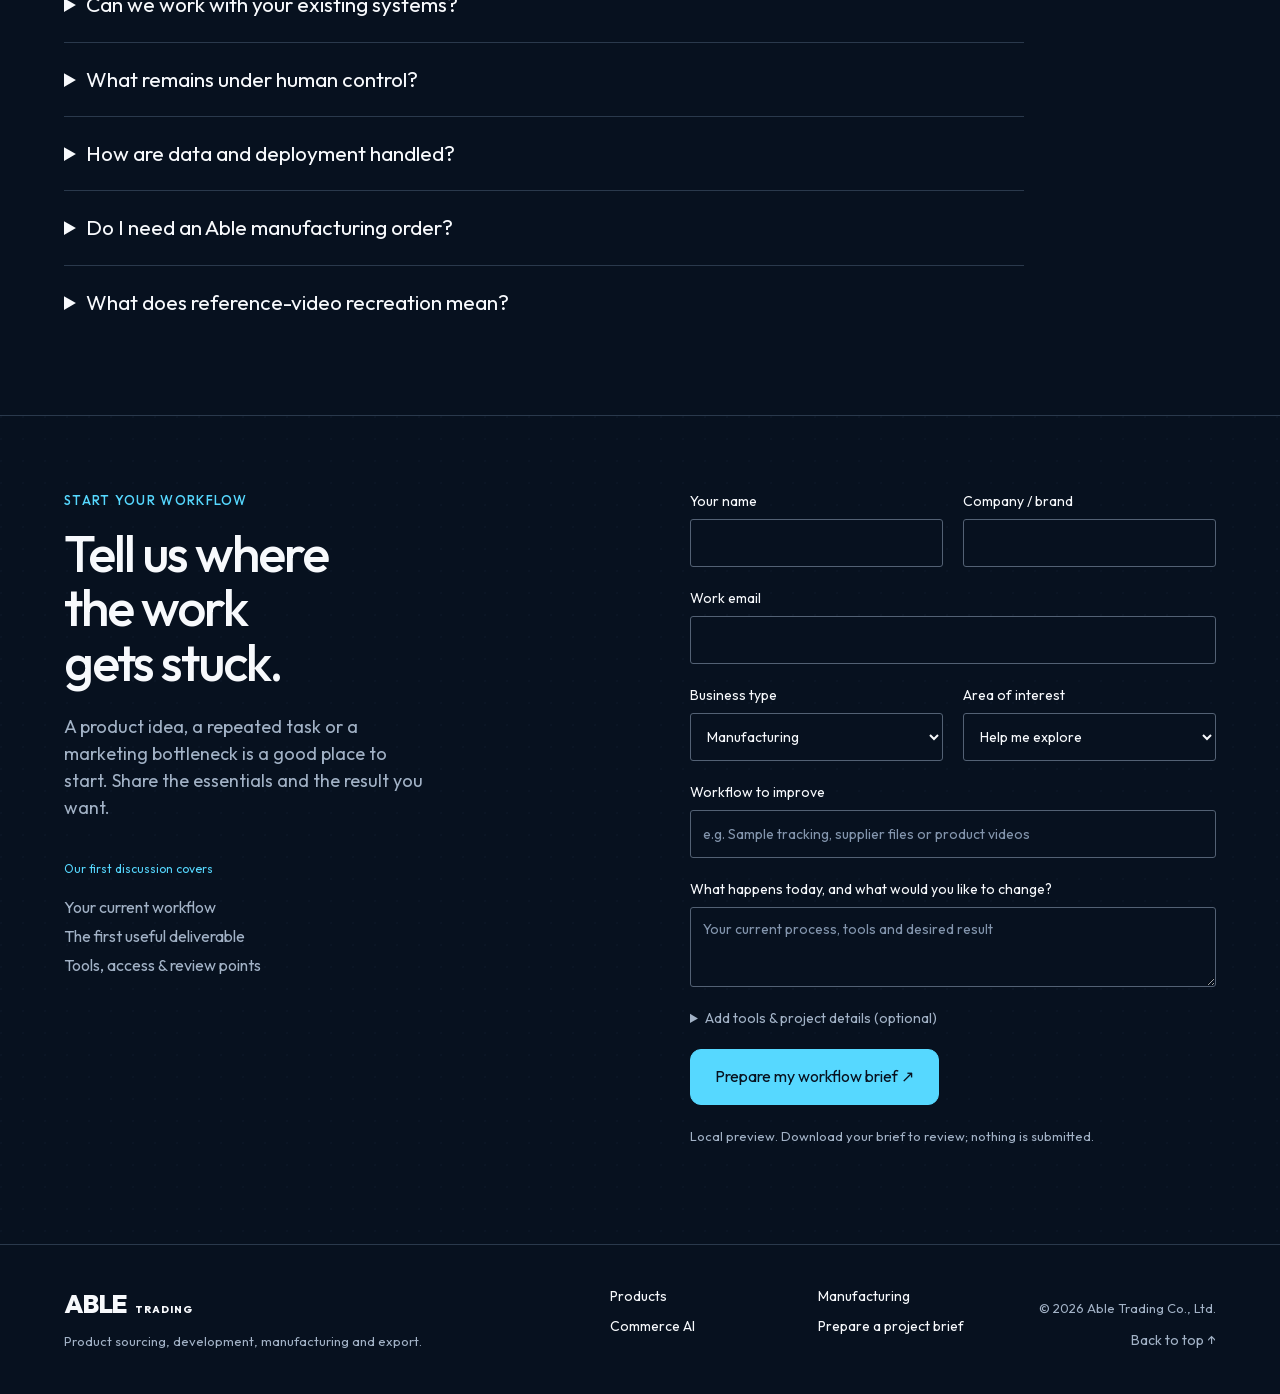
==== commit bdec22d8: "chore: auto-sync 2026-09-24 10:05:25 CST" ====
--- a/commerce-ai.html
+++ b/commerce-ai.html
@@ -1,5 +1,5 @@
 <!doctype html>
-<html lang="en"><head><meta charset="utf-8"><meta name="viewport" content="width=device-width,initial-scale=1"><title>Commerce AI | Product Design, Factory Automation & Marketing | Wayfound</title><meta name="description" content="Wayfound extends manufacturing and product development with custom software: AI product design, factory and trade automation, and product video marketing."><link rel="stylesheet" href="direction.css?v=commerce-2"><link rel="stylesheet" href="layout.css?v=commerce-2"><link rel="stylesheet" href="commerce.css?v=focus-2"><link rel="icon" href="data:image/svg+xml,%3Csvg xmlns='http://www.w3.org/2000/svg' viewBox='0 0 32 32'%3E%3Crect width='32' height='32' fill='%2307111F'/%3E%3Ctext x='3' y='24' fill='%2356D8FF' font-size='25' font-family='Arial' font-weight='bold'%3EW%3C/text%3E%3C/svg%3E"><script src="commerce.js" defer></script><link rel="stylesheet" href="site.css?v=responsive-2"><script src="site.js?v=responsive-2" defer></script></head>
+<html lang="en"><head><meta charset="utf-8"><meta name="viewport" content="width=device-width,initial-scale=1"><title>Commerce AI | Product Design, Factory Automation & Marketing | Wayfound</title><meta name="description" content="Wayfound extends manufacturing and product development with custom software: AI product design, factory and trade automation, and product video marketing."><link rel="canonical" href="https://able-sooty.vercel.app/commerce-ai.html"><meta property="og:title" content="Commerce AI | Wayfound by Able Trading"><meta property="og:description" content="Custom automation for product development, factory workflows and commerce operations."><meta property="og:type" content="website"><meta property="og:url" content="https://able-sooty.vercel.app/commerce-ai.html"><link rel="stylesheet" href="direction.css?v=commerce-2"><link rel="stylesheet" href="layout.css?v=commerce-2"><link rel="stylesheet" href="commerce.css?v=focus-2"><link rel="icon" href="data:image/svg+xml,%3Csvg xmlns='http://www.w3.org/2000/svg' viewBox='0 0 32 32'%3E%3Crect width='32' height='32' fill='%2307111F'/%3E%3Ctext x='3' y='24' fill='%2356D8FF' font-size='25' font-family='Arial' font-weight='bold'%3EW%3C/text%3E%3C/svg%3E"><script src="commerce.js" defer></script><link rel="stylesheet" href="site.css?v=responsive-2"><script src="site.js?v=launch-polish-1" defer></script><meta property="og:image" content="https://able-sooty.vercel.app/assets/able-trading-og.jpg"><meta property="og:image:width" content="1200"><meta property="og:image:height" content="630"><meta property="og:image:alt" content="Colourful home décor and tabletop products developed by Able Trading"><meta name="twitter:card" content="summary_large_image"><meta name="twitter:title" content="Commerce AI | Wayfound by Able Trading"><meta name="twitter:description" content="Custom automation for product development, factory workflows and commerce operations."><meta name="twitter:image" content="https://able-sooty.vercel.app/assets/able-trading-og.jpg"></head>
 <body class="commerce-page">
 <header class="site-header shell"><a class="brand" href="index.html" aria-label="Able Trading home">WAYFOUND<span>COMMERCE AI</span></a><nav aria-label="Main navigation"><a href="#services">What we build</a><a href="#work">Selected work</a><a href="#process">Process</a><a href="index.html">Trading & manufacturing ↗</a></nav><a class="button small" href="#contact">Discuss a workflow ↗</a></header>
 <main>
@@ -11,4 +11,4 @@
 <details class="workflow-tool" id="diagnostic"><summary>Explore a workflow & estimate the current workload</summary><div class="diagnostic-controls"><label>Your operation<select id="operation"><option>Manufacturing</option><option>Trade & Distribution</option><option>Marketplace</option><option>Independent Ecommerce</option></select></label><label>Workflow<select id="workflow-picker"></select></label></div><div id="workflow-description" class="diagnostic-description" aria-live="polite"></div><div class="workload-fields"><label>Frequency / week<input id="frequency" type="number" min="0" step="1" value="5"></label><label>People involved<input id="people" type="number" min="0" step="1" value="2"></label><label>Minutes / task<input id="minutes" type="number" min="0" step="1" value="20"></label></div><p class="estimate"><output id="estimate" aria-live="polite">14.4</output> hours / month of current work. Estimate from your inputs; achievable savings are assessed separately.</p><button class="text-button" id="use-workflow">Add this workflow to my brief ↗</button></details></section>
 <section class="section shell controls-section" id="data-control"><div class="section-heading"><p class="eyebrow">Practical questions</p><h2>Built around your team.<br>Reviewed by your team.</h2></div><div class="questions"><details><summary>Can we work with your existing systems?</summary><p>Yes. We scope connections around your ERP, CRM, CAD, storage or commerce tools. A first project can start with restricted or read-only access.</p></details><details><summary>What remains under human control?</summary><p>Your team approves designs, engineering changes, pricing, production release and campaign budgets. Video production and distribution can be automated after agreed review and account authorisation.</p></details><details><summary>How are data and deployment handled?</summary><p>We agree data sources, permissions, service providers, retention, logging and deployment boundaries before implementation. Exceptions are routed to the responsible person.</p></details><details><summary>Do I need an Able manufacturing order?</summary><p>Software can be discussed alongside a product project or as a separate workflow engagement. Tell us the system and output you need so we can assess the fit.</p></details><details><summary>What does reference-video recreation mean?</summary><p>RemakeTheVideo analyses shot timing, transitions, camera movement and subtitle structure, then uses your own product or factory materials for a new video. Review the shot plan, edited versions and target publishing accounts before distribution.</p></details></div></section>
 <section class="brief section shell" id="contact"><div><p class="eyebrow">Start your workflow</p><h2>Tell us where<br>the work<br>gets stuck.</h2><p>A product idea, a repeated task or a marketing bottleneck is a good place to start. Share the essentials and the result you want.</p><div class="brief-deliverables"><span>Our first discussion covers</span><p>Your current workflow<br>The first useful deliverable<br>Tools, access & review points</p></div></div><form id="workflow-form"><div class="form-row"><label>Your name<input name="name" required autocomplete="name"></label><label>Company / brand<input name="company" required autocomplete="organization"></label></div><label>Work email<input name="email" type="email" required autocomplete="email"></label><div class="form-row"><label>Business type<select name="business_type" id="business-type"><option>Manufacturing</option><option>Trade & Distribution</option><option>Retail / supermarket</option><option>Brand / creator</option><option>Marketplace</option><option>Independent Ecommerce</option><option>Other</option></select></label><label>Area of interest<select name="interest" id="area-interest"><option>AI design & product development</option><option>Factory & trade automation</option><option>Product video marketing</option><option>Other software development</option><option selected>Help me explore</option></select></label></div><label>Workflow to improve<input name="workflow" id="brief-workflow" required placeholder="e.g. Sample tracking, supplier files or product videos"></label><label>What happens today, and what would you like to change?<textarea name="brief" id="brief-today" required rows="3" placeholder="Your current process, tools and desired result"></textarea></label><details class="optional-fields"><summary>Add tools & project details (optional)</summary><div class="form-row"><label>Current tools<input name="tools" placeholder="e.g. ERP, CAD, spreadsheets"></label><label>Website<input name="website" type="url" placeholder="https://"></label></div><div class="form-row"><label>Target market<input name="market" placeholder="Country / language"></label><label>Contact number<input name="phone" autocomplete="tel"></label></div></details><button class="button" type="submit">Prepare my workflow brief ↗</button><p class="form-note">Local preview. Download your brief to review; nothing is submitted.</p><p id="workflow-status" role="status"></p></form></section>
-</main><footer class="shell"><a class="brand" href="index.html">WAYFOUND<span>COMMERCE AI</span></a><p>Able’s technology subsidiary · Wayfound</p><a href="index.html">Trading & manufacturing ↗</a><a href="#top">Back to top</a></footer></body></html>+</main><footer class="site-footer shell"><div class="footer-brand"><a class="brand" href="index.html" aria-label="Able Trading home">ABLE<span>TRADING</span></a><p>Product sourcing, development, manufacturing and export.</p></div><nav aria-label="Footer navigation"><a href="products.html">Products</a><a href="manufacturing.html">Manufacturing</a><a href="commerce-ai.html">Commerce AI</a><a href="index.html#brief">Prepare a project brief</a></nav><div class="footer-meta"><p>© 2026 Able Trading Co., Ltd.</p><a href="#top">Back to top ↑</a></div></footer></body></html>
--- a/site.css
+++ b/site.css
@@ -20,3 +20,9 @@
 /* Responsive site navigation */
 .menu-toggle{display:none;width:46px;height:46px;padding:10px;border:1px solid var(--line);border-radius:10px;background:transparent;color:var(--ink);cursor:pointer}.menu-toggle span{display:block;width:22px;height:2px;margin:4px auto;background:currentColor;transition:transform .2s,opacity .2s}.menu-toggle[aria-expanded="true"] span:nth-child(1){transform:translateY(6px) rotate(45deg)}.menu-toggle[aria-expanded="true"] span:nth-child(2){opacity:0}.menu-toggle[aria-expanded="true"] span:nth-child(3){transform:translateY(-6px) rotate(-45deg)}
 @media(max-width:767px){.site-header{position:relative;display:grid!important;grid-template-columns:1fr auto;align-items:center;height:auto!important;min-height:78px;padding-block:16px!important;gap:14px!important}.site-header .brand{grid-column:1}.menu-toggle{display:block;grid-column:2;grid-row:1;justify-self:end}.site-header nav{display:none!important;grid-column:1/-1;grid-row:2;width:100%;padding:14px 0 4px!important;margin:0;border-top:1px solid var(--line);flex-direction:column;align-items:stretch;gap:0!important}.site-header nav a{display:block!important;min-height:46px;padding:13px 4px;font-size:14px!important;border-bottom:1px solid color-mix(in srgb,var(--line) 65%,transparent)}.site-header>.button{display:none;grid-column:1/-1;grid-row:3;width:100%;max-width:none!important;margin:0}.site-header.menu-open nav{display:flex!important}.site-header.menu-open>.button{display:flex}.commerce-page .site-header{background:var(--paper)}.commerce-page .site-header nav a:first-child{display:block!important}}
+
+/* Shared verified footer and launch accessibility refinements. */
+.site-footer{min-height:0;display:grid;grid-template-columns:minmax(240px,1.3fr) minmax(280px,1fr) auto;align-items:start;gap:36px;padding-block:42px}.site-footer .footer-brand p,.site-footer .footer-meta p{margin:12px 0 0;color:var(--muted);font-size:13px;line-height:1.5}.site-footer nav{display:grid;grid-template-columns:1fr 1fr;gap:12px 22px}.site-footer nav a,.site-footer .footer-meta a{font-size:14px;text-decoration:none}.site-footer nav a:hover,.site-footer .footer-meta a:hover{color:var(--blue)}.site-footer .footer-meta{text-align:right}.site-footer .footer-meta a{display:inline-block;margin-top:12px;color:var(--muted)}
+@media(max-width:900px){.site-footer{grid-template-columns:1fr 1fr}.site-footer .footer-meta{grid-column:1/-1;display:flex;justify-content:space-between;gap:20px;text-align:left}.site-footer .footer-meta p,.site-footer .footer-meta a{margin:0}}
+@media(max-width:767px){.site-footer{grid-template-columns:1fr;gap:26px;padding-block:34px}.site-footer nav{grid-template-columns:1fr 1fr}.site-footer .footer-meta{grid-column:auto;display:block}.site-footer .footer-meta p{width:auto;order:initial}.site-footer .footer-meta a{margin-top:10px}.site-header nav a,.menu-toggle,.button,.text-button,.ask-able-launcher,.ask-primary,.ask-back{min-height:44px}}
+@media(prefers-reduced-motion:reduce){html{scroll-behavior:auto}.logo-track{animation:none!important}.button,.text-button{transition:none!important}}
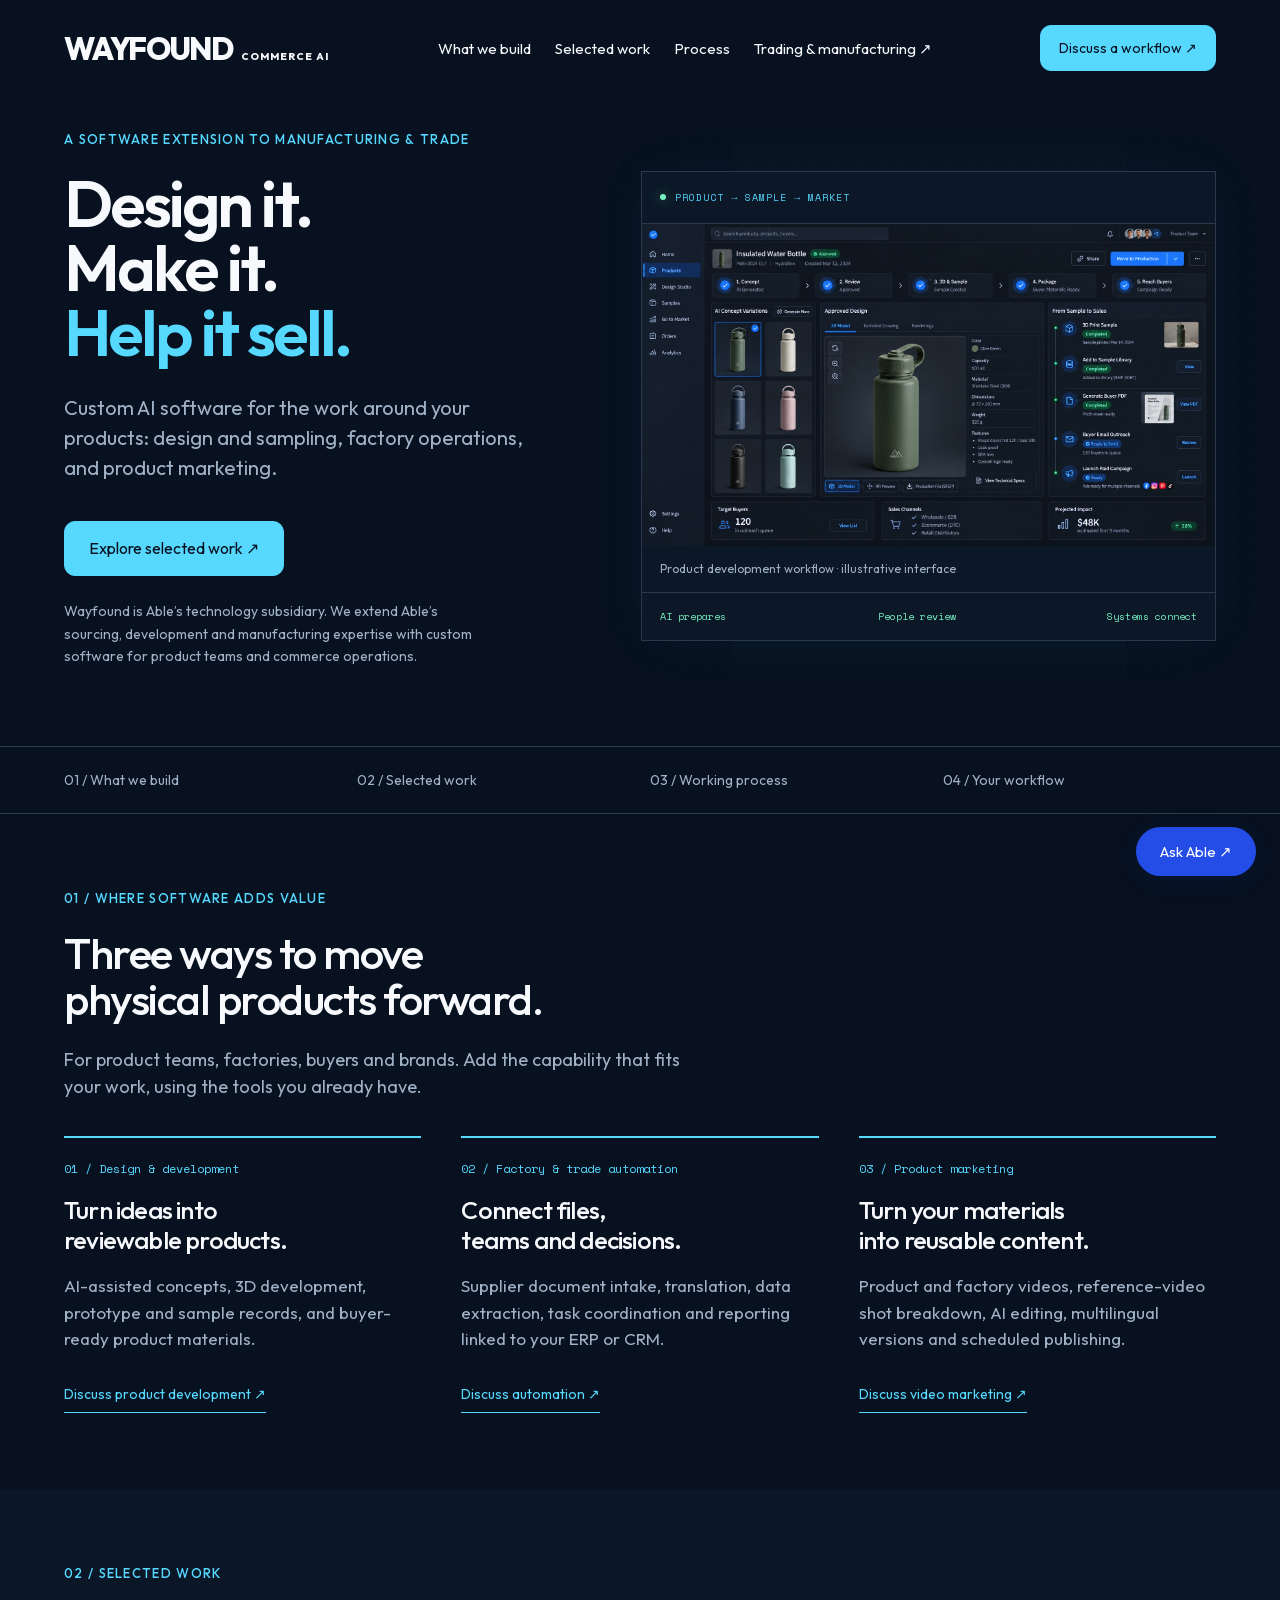
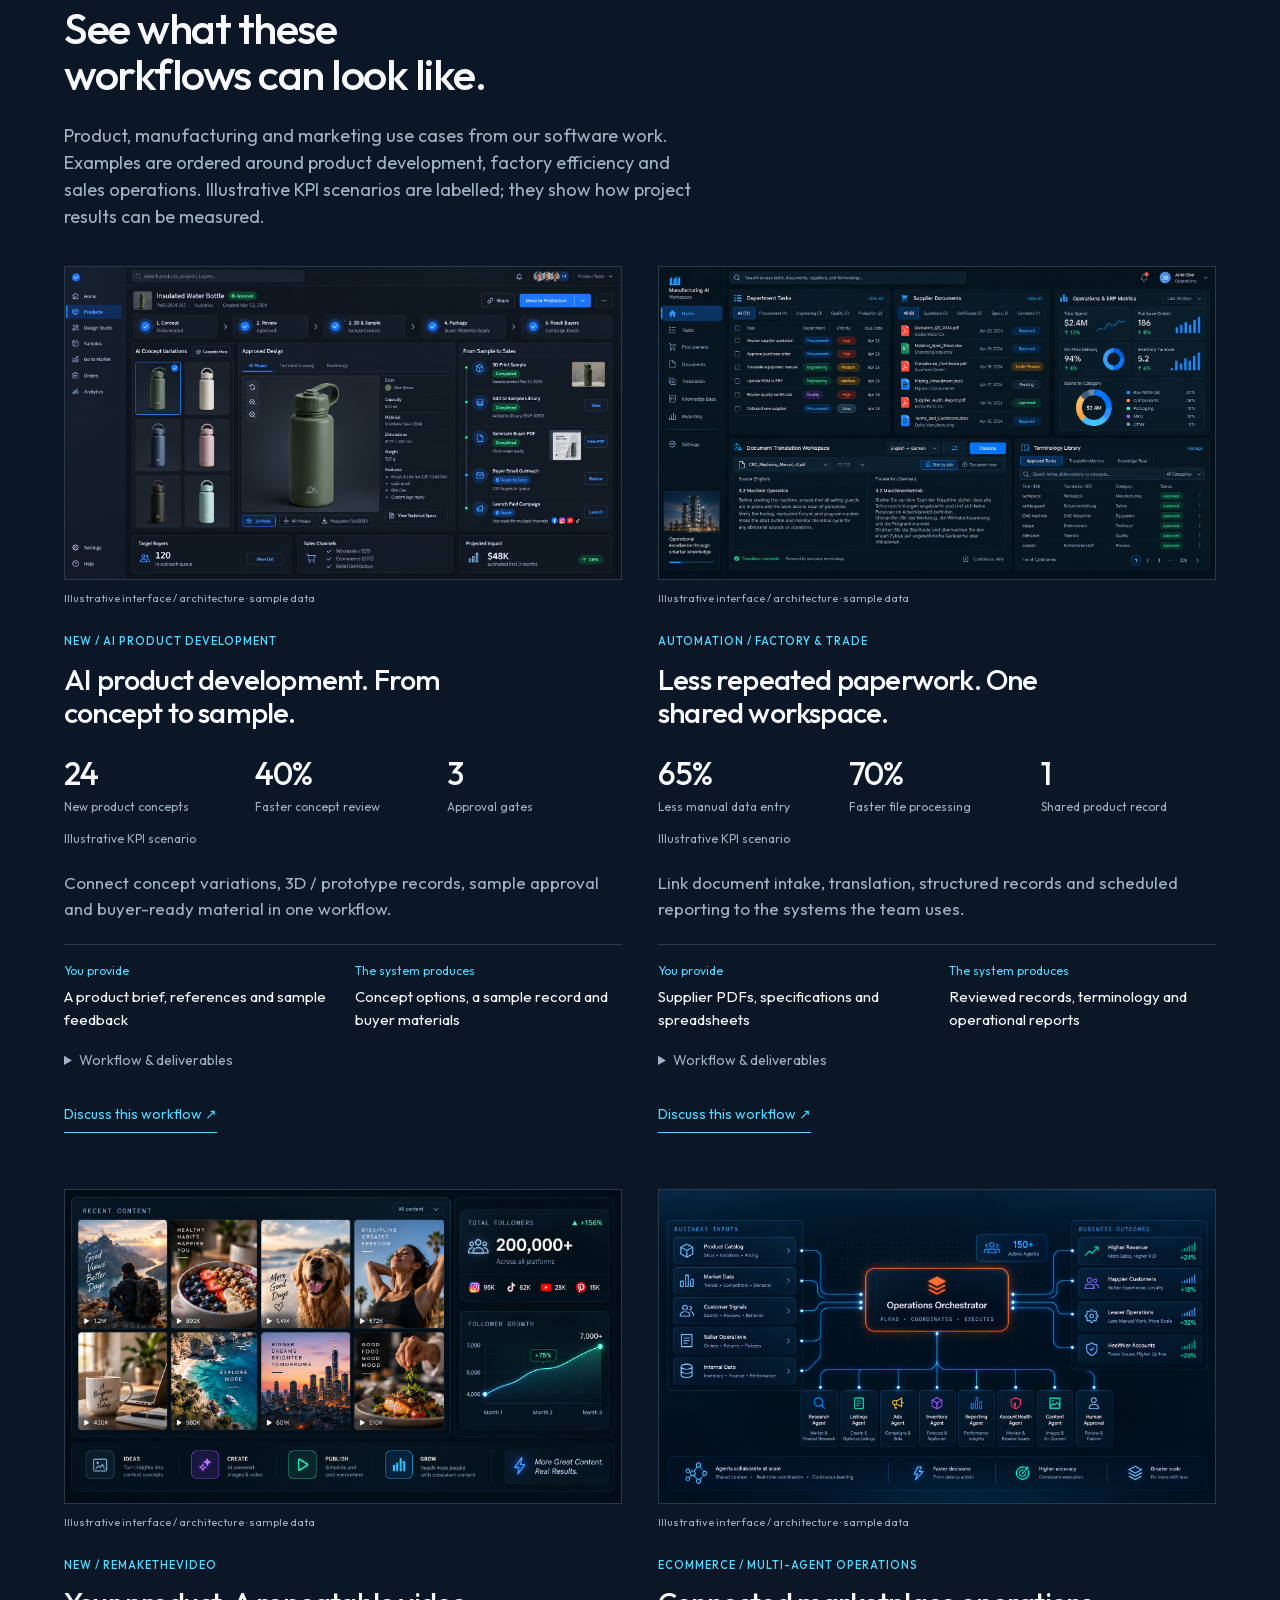
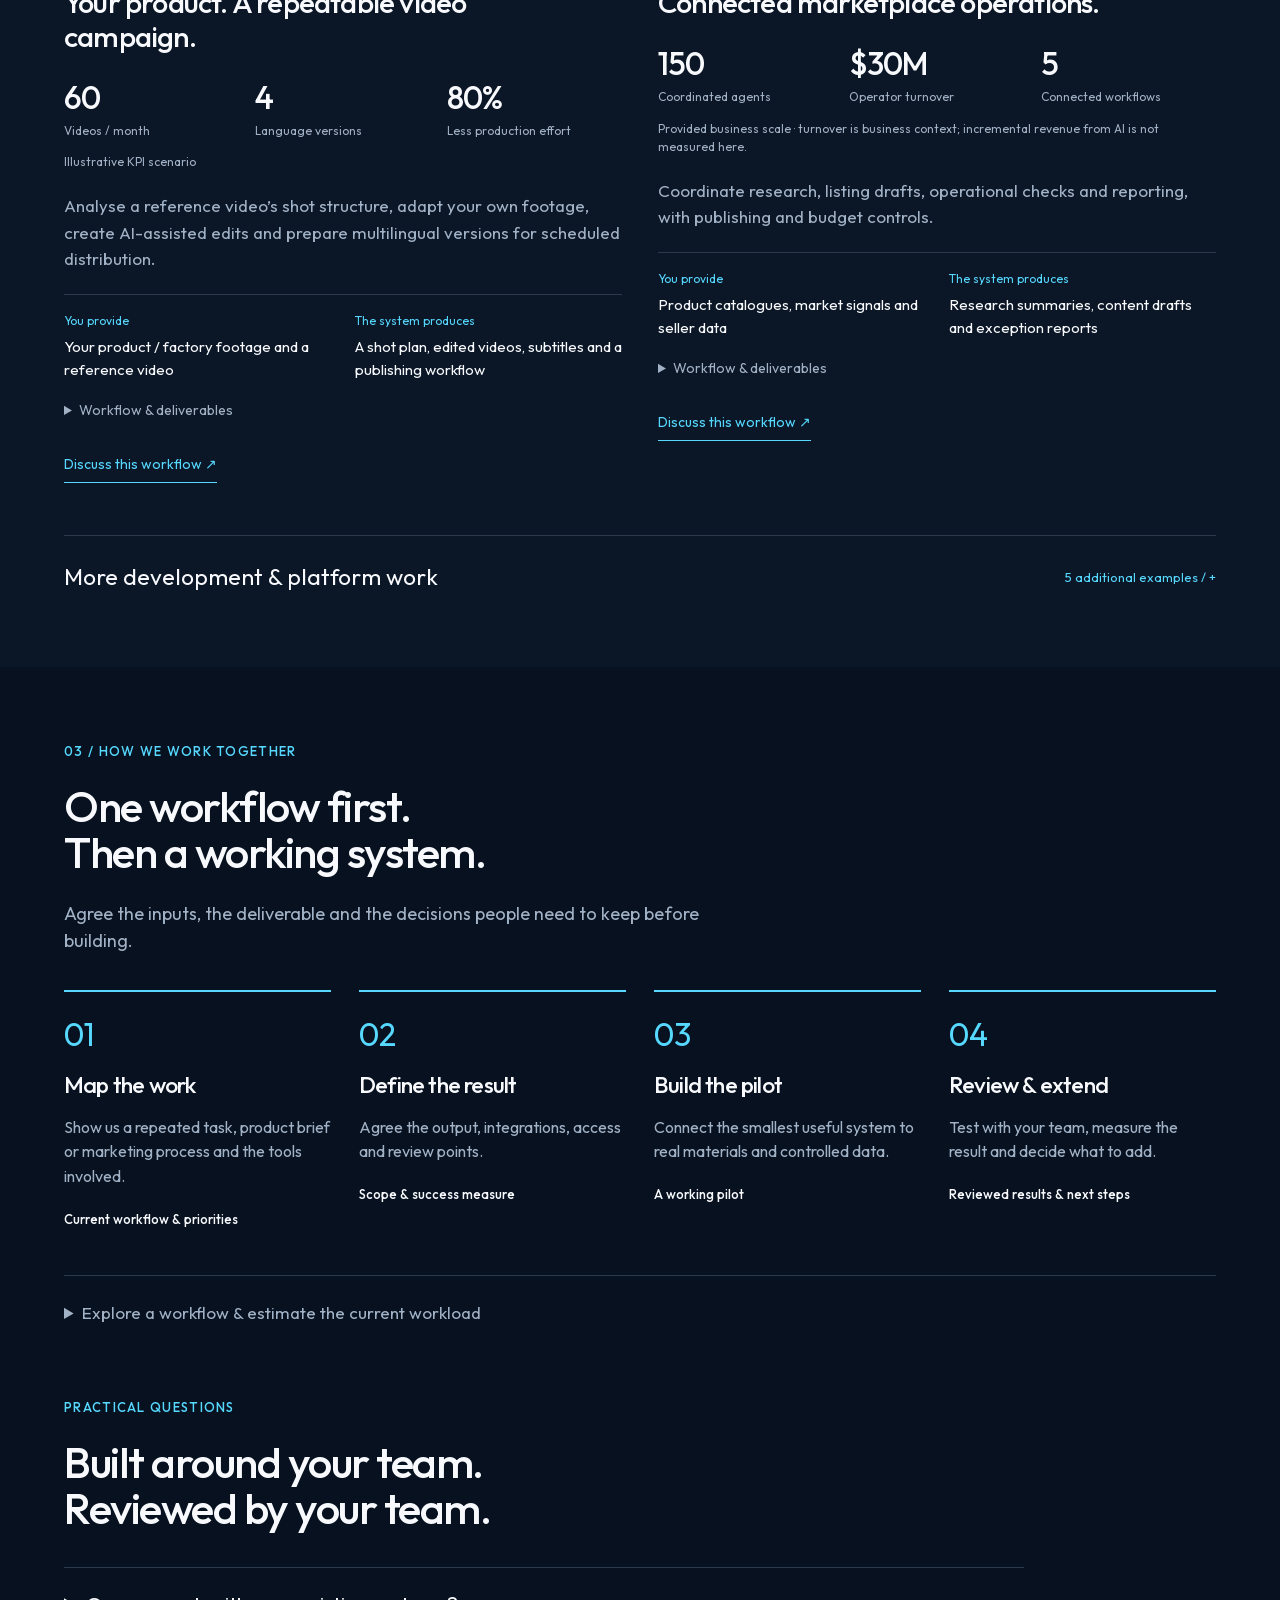
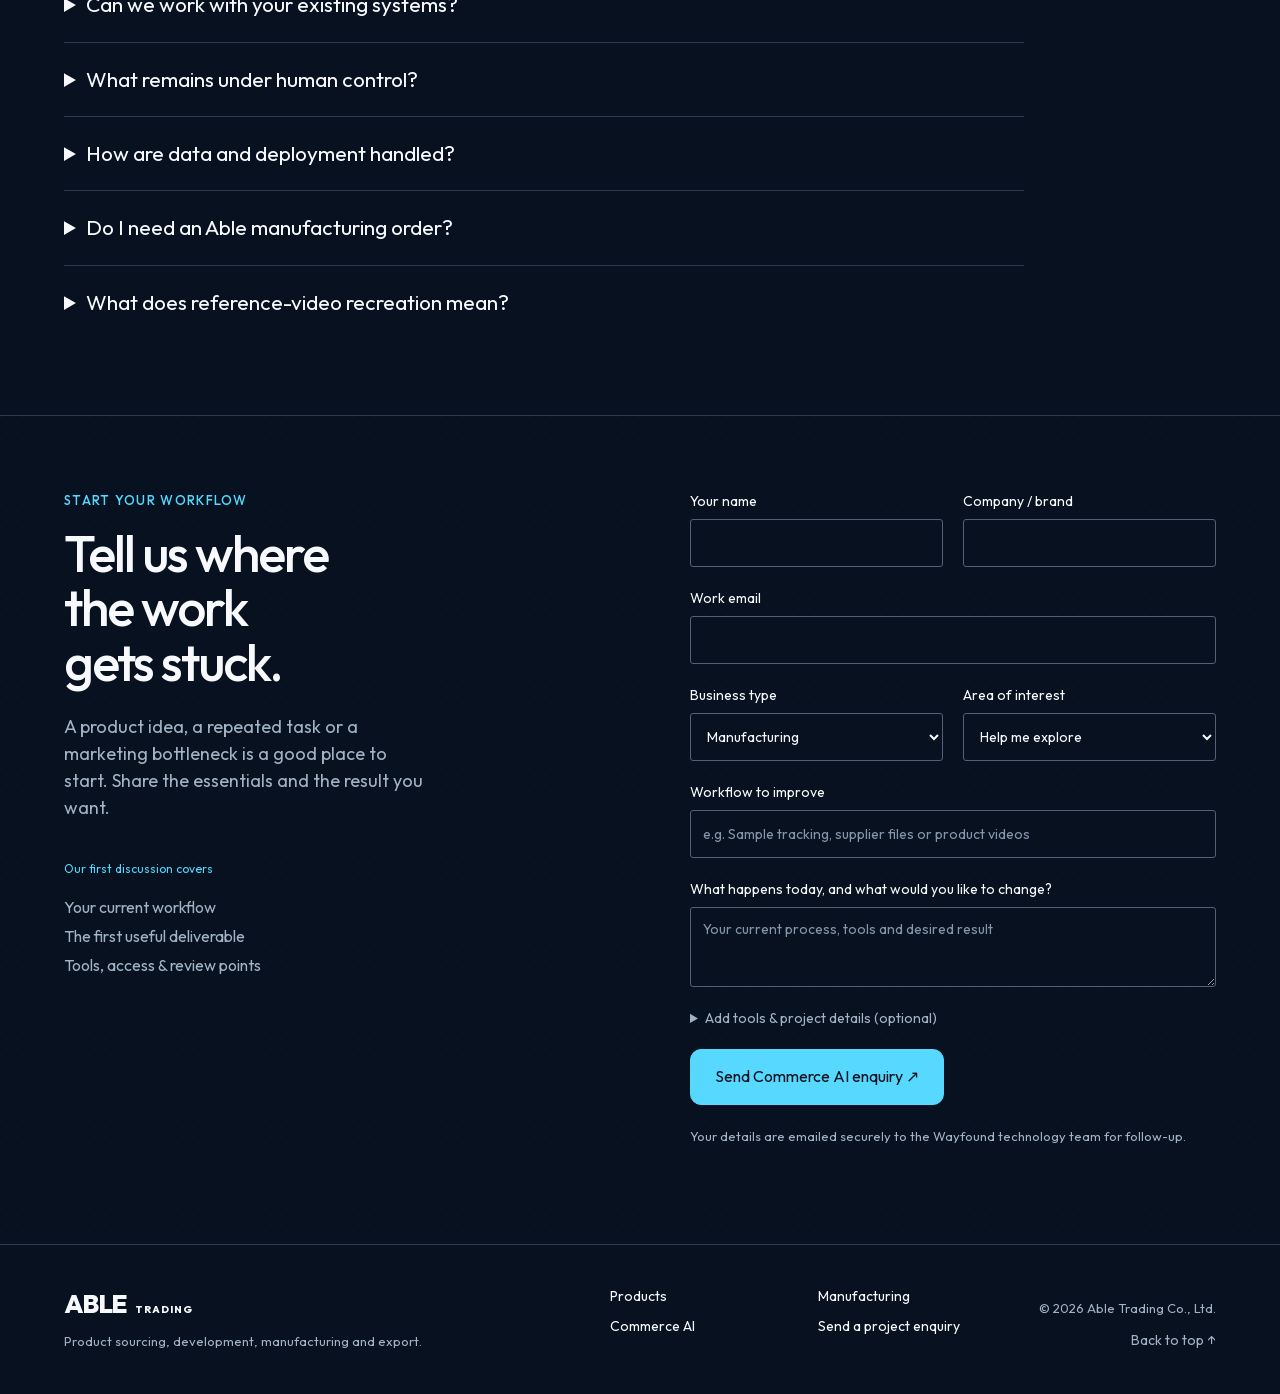
==== commit 538e5f6d: "chore: auto-sync 2026-09-24 11:32:20 CST" ====
--- a/commerce-ai.html
+++ b/commerce-ai.html
@@ -1,5 +1,5 @@
 <!doctype html>
-<html lang="en"><head><meta charset="utf-8"><meta name="viewport" content="width=device-width,initial-scale=1"><title>Commerce AI | Product Design, Factory Automation & Marketing | Wayfound</title><meta name="description" content="Wayfound extends manufacturing and product development with custom software: AI product design, factory and trade automation, and product video marketing."><link rel="canonical" href="https://able-sooty.vercel.app/commerce-ai.html"><meta property="og:title" content="Commerce AI | Wayfound by Able Trading"><meta property="og:description" content="Custom automation for product development, factory workflows and commerce operations."><meta property="og:type" content="website"><meta property="og:url" content="https://able-sooty.vercel.app/commerce-ai.html"><link rel="stylesheet" href="direction.css?v=commerce-2"><link rel="stylesheet" href="layout.css?v=commerce-2"><link rel="stylesheet" href="commerce.css?v=focus-2"><link rel="icon" href="data:image/svg+xml,%3Csvg xmlns='http://www.w3.org/2000/svg' viewBox='0 0 32 32'%3E%3Crect width='32' height='32' fill='%2307111F'/%3E%3Ctext x='3' y='24' fill='%2356D8FF' font-size='25' font-family='Arial' font-weight='bold'%3EW%3C/text%3E%3C/svg%3E"><script src="commerce.js" defer></script><link rel="stylesheet" href="site.css?v=responsive-2"><script src="site.js?v=launch-polish-1" defer></script><meta property="og:image" content="https://able-sooty.vercel.app/assets/able-trading-og.jpg"><meta property="og:image:width" content="1200"><meta property="og:image:height" content="630"><meta property="og:image:alt" content="Colourful home décor and tabletop products developed by Able Trading"><meta name="twitter:card" content="summary_large_image"><meta name="twitter:title" content="Commerce AI | Wayfound by Able Trading"><meta name="twitter:description" content="Custom automation for product development, factory workflows and commerce operations."><meta name="twitter:image" content="https://able-sooty.vercel.app/assets/able-trading-og.jpg"></head>
+<html lang="en"><head><meta charset="utf-8"><meta name="viewport" content="width=device-width,initial-scale=1"><title>Commerce AI | Product Design, Factory Automation & Marketing | Wayfound</title><meta name="description" content="Wayfound extends manufacturing and product development with custom software: AI product design, factory and trade automation, and product video marketing."><link rel="canonical" href="https://able-sooty.vercel.app/commerce-ai.html"><meta property="og:title" content="Commerce AI | Wayfound by Able Trading"><meta property="og:description" content="Custom automation for product development, factory workflows and commerce operations."><meta property="og:type" content="website"><meta property="og:url" content="https://able-sooty.vercel.app/commerce-ai.html"><link rel="stylesheet" href="direction.css?v=commerce-2"><link rel="stylesheet" href="layout.css?v=commerce-2"><link rel="stylesheet" href="commerce.css?v=focus-2"><link rel="icon" href="data:image/svg+xml,%3Csvg xmlns='http://www.w3.org/2000/svg' viewBox='0 0 32 32'%3E%3Crect width='32' height='32' fill='%2307111F'/%3E%3Ctext x='3' y='24' fill='%2356D8FF' font-size='25' font-family='Arial' font-weight='bold'%3EW%3C/text%3E%3C/svg%3E"><script src="enquiry.js?v=1" defer></script><script src="commerce.js?v=email-1" defer></script><link rel="stylesheet" href="site.css?v=responsive-2"><script src="site.js?v=email-1" defer></script><meta property="og:image" content="https://able-sooty.vercel.app/assets/able-trading-og.jpg"><meta property="og:image:width" content="1200"><meta property="og:image:height" content="630"><meta property="og:image:alt" content="Colourful home décor and tabletop products developed by Able Trading"><meta name="twitter:card" content="summary_large_image"><meta name="twitter:title" content="Commerce AI | Wayfound by Able Trading"><meta name="twitter:description" content="Custom automation for product development, factory workflows and commerce operations."><meta name="twitter:image" content="https://able-sooty.vercel.app/assets/able-trading-og.jpg"></head>
 <body class="commerce-page">
 <header class="site-header shell"><a class="brand" href="index.html" aria-label="Able Trading home">WAYFOUND<span>COMMERCE AI</span></a><nav aria-label="Main navigation"><a href="#services">What we build</a><a href="#work">Selected work</a><a href="#process">Process</a><a href="index.html">Trading & manufacturing ↗</a></nav><a class="button small" href="#contact">Discuss a workflow ↗</a></header>
 <main>
@@ -10,5 +10,5 @@
 <section class="section shell" id="process"><div class="section-heading"><p class="eyebrow">03 / How we work together</p><h2>One workflow first.<br>Then a working system.</h2><p>Agree the inputs, the deliverable and the decisions people need to keep before building.</p></div><ol class="working-steps"><li><span>01</span><h3>Map the work</h3><p>Show us a repeated task, product brief or marketing process and the tools involved.</p><strong>Current workflow & priorities</strong></li><li><span>02</span><h3>Define the result</h3><p>Agree the output, integrations, access and review points.</p><strong>Scope & success measure</strong></li><li><span>03</span><h3>Build the pilot</h3><p>Connect the smallest useful system to real materials and controlled data.</p><strong>A working pilot</strong></li><li><span>04</span><h3>Review & extend</h3><p>Test with your team, measure the result and decide what to add.</p><strong>Reviewed results & next steps</strong></li></ol>
 <details class="workflow-tool" id="diagnostic"><summary>Explore a workflow & estimate the current workload</summary><div class="diagnostic-controls"><label>Your operation<select id="operation"><option>Manufacturing</option><option>Trade & Distribution</option><option>Marketplace</option><option>Independent Ecommerce</option></select></label><label>Workflow<select id="workflow-picker"></select></label></div><div id="workflow-description" class="diagnostic-description" aria-live="polite"></div><div class="workload-fields"><label>Frequency / week<input id="frequency" type="number" min="0" step="1" value="5"></label><label>People involved<input id="people" type="number" min="0" step="1" value="2"></label><label>Minutes / task<input id="minutes" type="number" min="0" step="1" value="20"></label></div><p class="estimate"><output id="estimate" aria-live="polite">14.4</output> hours / month of current work. Estimate from your inputs; achievable savings are assessed separately.</p><button class="text-button" id="use-workflow">Add this workflow to my brief ↗</button></details></section>
 <section class="section shell controls-section" id="data-control"><div class="section-heading"><p class="eyebrow">Practical questions</p><h2>Built around your team.<br>Reviewed by your team.</h2></div><div class="questions"><details><summary>Can we work with your existing systems?</summary><p>Yes. We scope connections around your ERP, CRM, CAD, storage or commerce tools. A first project can start with restricted or read-only access.</p></details><details><summary>What remains under human control?</summary><p>Your team approves designs, engineering changes, pricing, production release and campaign budgets. Video production and distribution can be automated after agreed review and account authorisation.</p></details><details><summary>How are data and deployment handled?</summary><p>We agree data sources, permissions, service providers, retention, logging and deployment boundaries before implementation. Exceptions are routed to the responsible person.</p></details><details><summary>Do I need an Able manufacturing order?</summary><p>Software can be discussed alongside a product project or as a separate workflow engagement. Tell us the system and output you need so we can assess the fit.</p></details><details><summary>What does reference-video recreation mean?</summary><p>RemakeTheVideo analyses shot timing, transitions, camera movement and subtitle structure, then uses your own product or factory materials for a new video. Review the shot plan, edited versions and target publishing accounts before distribution.</p></details></div></section>
-<section class="brief section shell" id="contact"><div><p class="eyebrow">Start your workflow</p><h2>Tell us where<br>the work<br>gets stuck.</h2><p>A product idea, a repeated task or a marketing bottleneck is a good place to start. Share the essentials and the result you want.</p><div class="brief-deliverables"><span>Our first discussion covers</span><p>Your current workflow<br>The first useful deliverable<br>Tools, access & review points</p></div></div><form id="workflow-form"><div class="form-row"><label>Your name<input name="name" required autocomplete="name"></label><label>Company / brand<input name="company" required autocomplete="organization"></label></div><label>Work email<input name="email" type="email" required autocomplete="email"></label><div class="form-row"><label>Business type<select name="business_type" id="business-type"><option>Manufacturing</option><option>Trade & Distribution</option><option>Retail / supermarket</option><option>Brand / creator</option><option>Marketplace</option><option>Independent Ecommerce</option><option>Other</option></select></label><label>Area of interest<select name="interest" id="area-interest"><option>AI design & product development</option><option>Factory & trade automation</option><option>Product video marketing</option><option>Other software development</option><option selected>Help me explore</option></select></label></div><label>Workflow to improve<input name="workflow" id="brief-workflow" required placeholder="e.g. Sample tracking, supplier files or product videos"></label><label>What happens today, and what would you like to change?<textarea name="brief" id="brief-today" required rows="3" placeholder="Your current process, tools and desired result"></textarea></label><details class="optional-fields"><summary>Add tools & project details (optional)</summary><div class="form-row"><label>Current tools<input name="tools" placeholder="e.g. ERP, CAD, spreadsheets"></label><label>Website<input name="website" type="url" placeholder="https://"></label></div><div class="form-row"><label>Target market<input name="market" placeholder="Country / language"></label><label>Contact number<input name="phone" autocomplete="tel"></label></div></details><button class="button" type="submit">Prepare my workflow brief ↗</button><p class="form-note">Local preview. Download your brief to review; nothing is submitted.</p><p id="workflow-status" role="status"></p></form></section>
-</main><footer class="site-footer shell"><div class="footer-brand"><a class="brand" href="index.html" aria-label="Able Trading home">ABLE<span>TRADING</span></a><p>Product sourcing, development, manufacturing and export.</p></div><nav aria-label="Footer navigation"><a href="products.html">Products</a><a href="manufacturing.html">Manufacturing</a><a href="commerce-ai.html">Commerce AI</a><a href="index.html#brief">Prepare a project brief</a></nav><div class="footer-meta"><p>© 2026 Able Trading Co., Ltd.</p><a href="#top">Back to top ↑</a></div></footer></body></html>+<section class="brief section shell" id="contact"><div><p class="eyebrow">Start your workflow</p><h2>Tell us where<br>the work<br>gets stuck.</h2><p>A product idea, a repeated task or a marketing bottleneck is a good place to start. Share the essentials and the result you want.</p><div class="brief-deliverables"><span>Our first discussion covers</span><p>Your current workflow<br>The first useful deliverable<br>Tools, access & review points</p></div></div><form id="workflow-form"><input type="text" name="website_confirm" tabindex="-1" autocomplete="off" hidden aria-hidden="true"><div class="form-row"><label>Your name<input name="name" required autocomplete="name"></label><label>Company / brand<input name="company" required autocomplete="organization"></label></div><label>Work email<input name="email" type="email" required autocomplete="email"></label><div class="form-row"><label>Business type<select name="business_type" id="business-type"><option>Manufacturing</option><option>Trade & Distribution</option><option>Retail / supermarket</option><option>Brand / creator</option><option>Marketplace</option><option>Independent Ecommerce</option><option>Other</option></select></label><label>Area of interest<select name="interest" id="area-interest"><option>AI design & product development</option><option>Factory & trade automation</option><option>Product video marketing</option><option>Other software development</option><option selected>Help me explore</option></select></label></div><label>Workflow to improve<input name="workflow" id="brief-workflow" required placeholder="e.g. Sample tracking, supplier files or product videos"></label><label>What happens today, and what would you like to change?<textarea name="brief" id="brief-today" required rows="3" placeholder="Your current process, tools and desired result"></textarea></label><details class="optional-fields"><summary>Add tools & project details (optional)</summary><div class="form-row"><label>Current tools<input name="tools" placeholder="e.g. ERP, CAD, spreadsheets"></label><label>Website<input name="website" type="url" placeholder="https://"></label></div><div class="form-row"><label>Target market<input name="market" placeholder="Country / language"></label><label>Contact number<input name="phone" autocomplete="tel"></label></div></details><button class="button" type="submit">Send Commerce AI enquiry ↗</button><p class="form-note">Your details are emailed securely to the Wayfound technology team for follow-up.</p><p id="workflow-status" role="status"></p></form></section>
+</main><footer class="site-footer shell"><div class="footer-brand"><a class="brand" href="index.html" aria-label="Able Trading home">ABLE<span>TRADING</span></a><p>Product sourcing, development, manufacturing and export.</p></div><nav aria-label="Footer navigation"><a href="products.html">Products</a><a href="manufacturing.html">Manufacturing</a><a href="commerce-ai.html">Commerce AI</a><a href="index.html#brief">Send a project enquiry</a></nav><div class="footer-meta"><p>© 2026 Able Trading Co., Ltd.</p><a href="#top">Back to top ↑</a></div></footer></body></html>
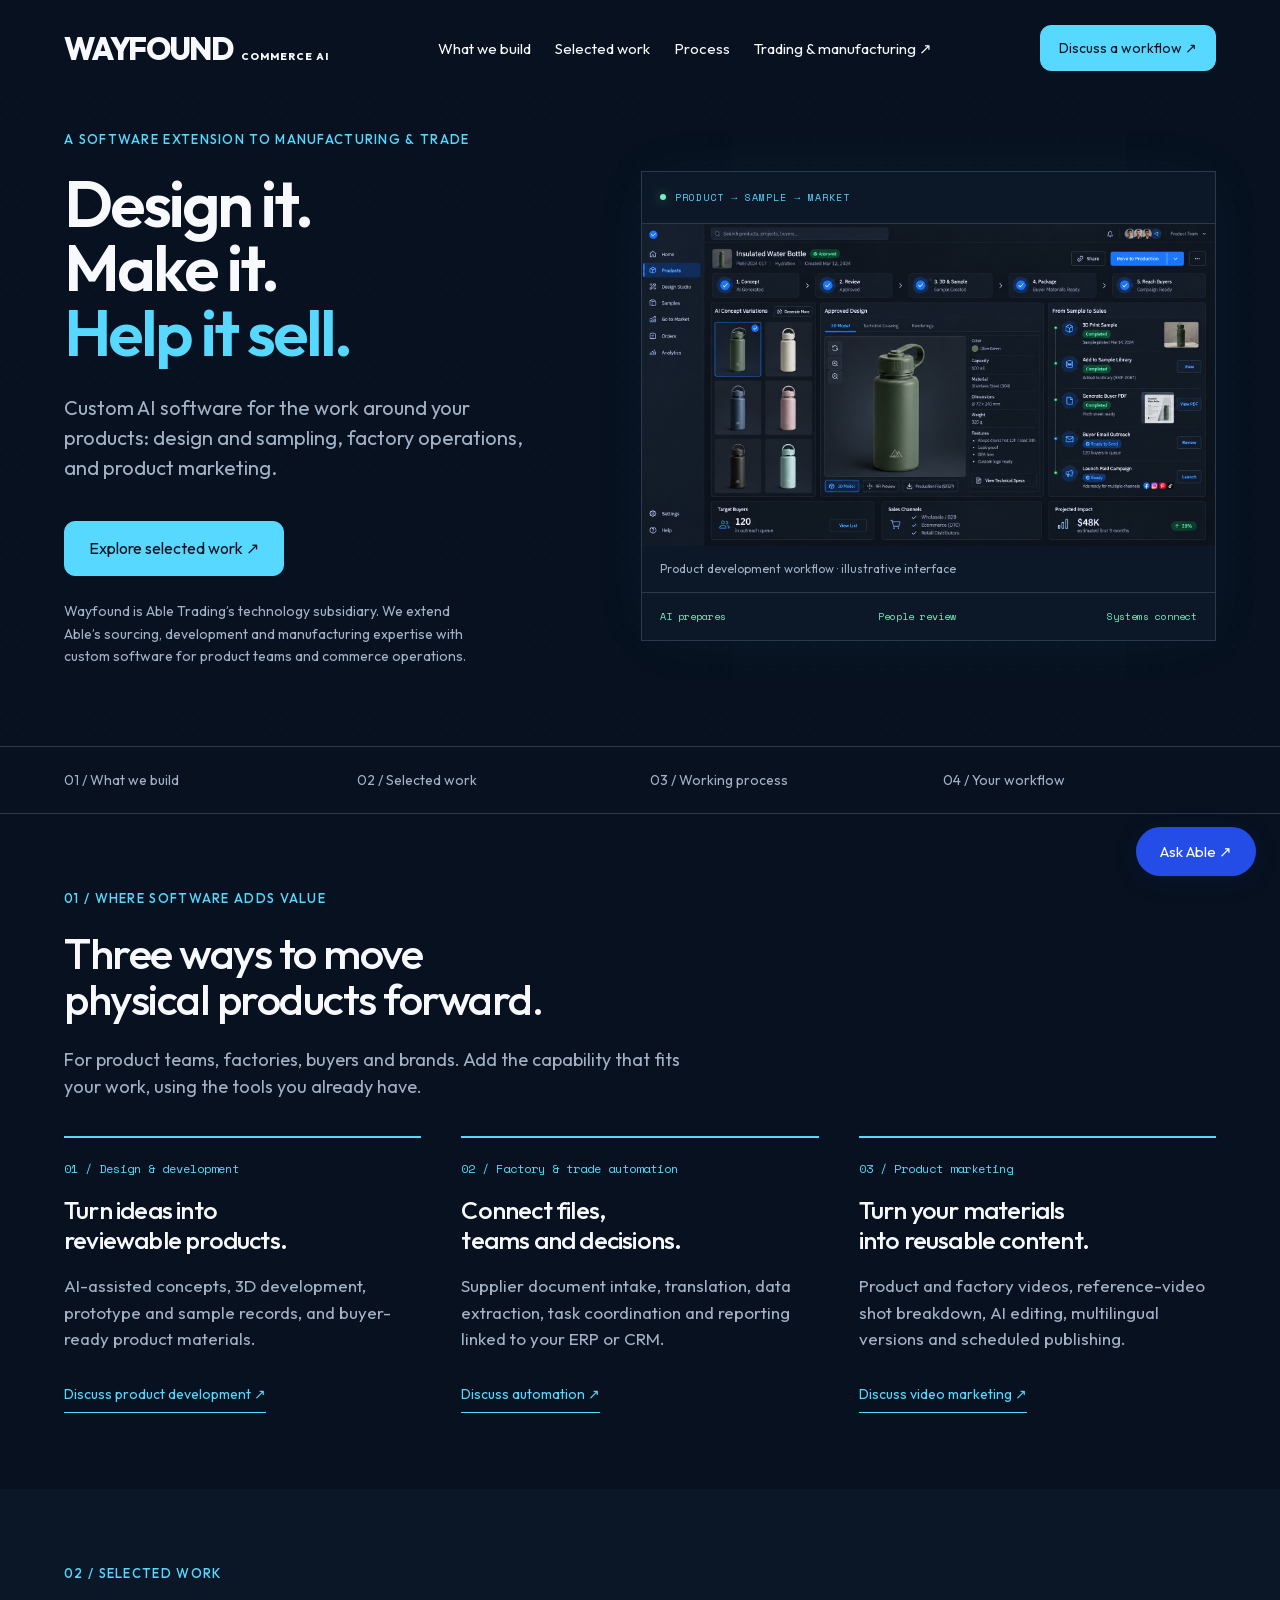
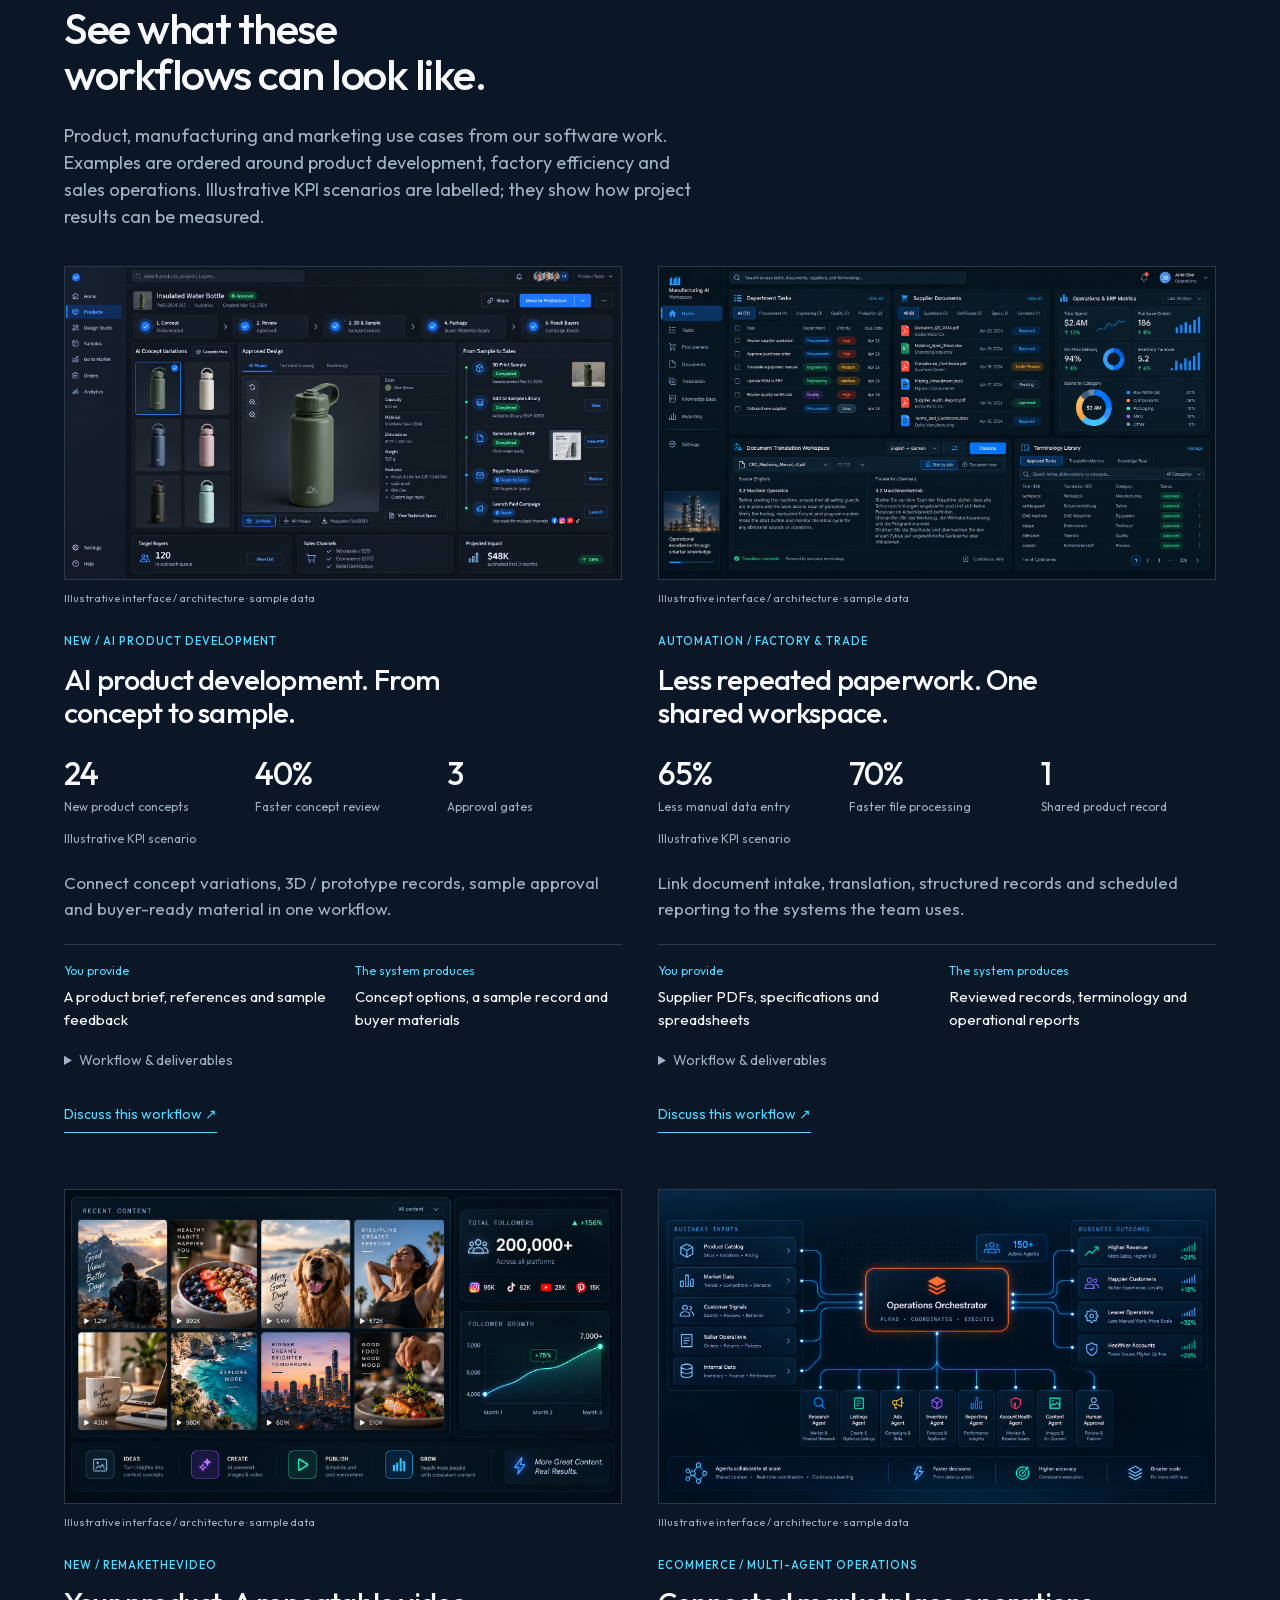
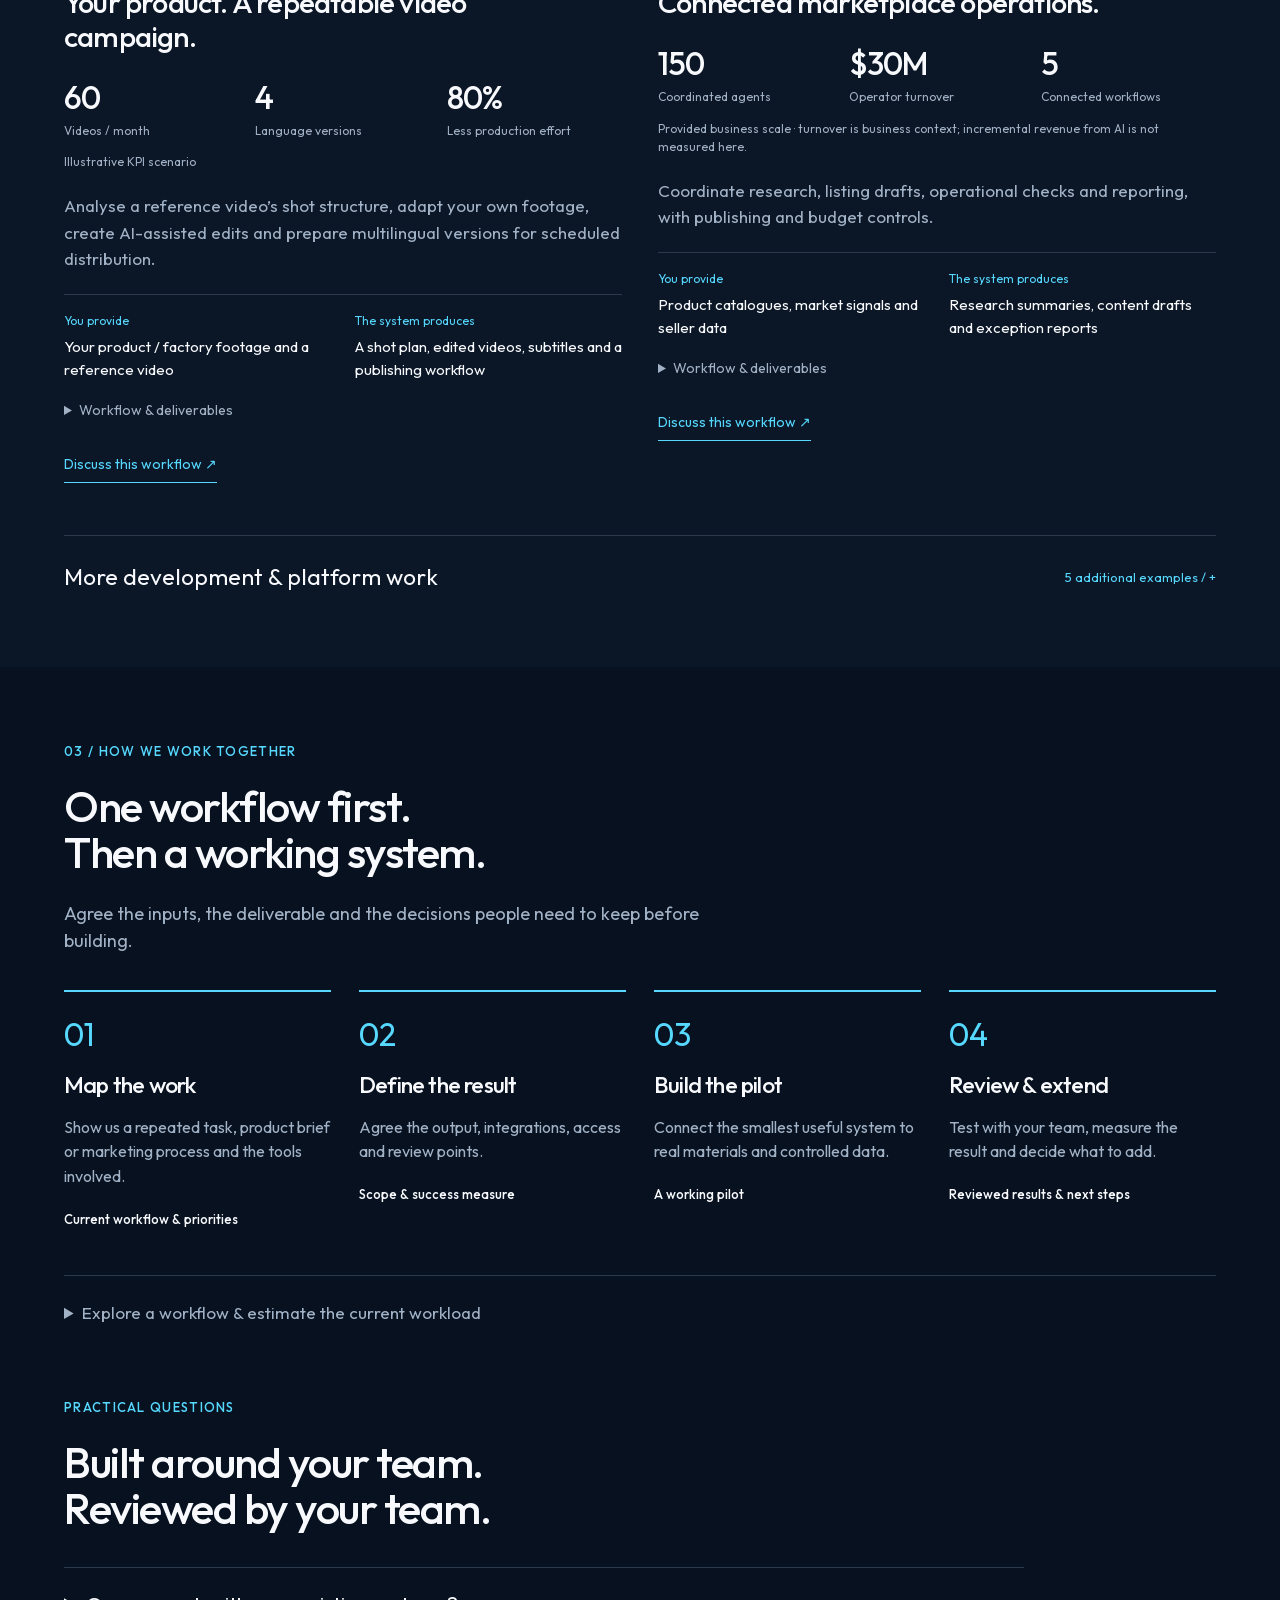
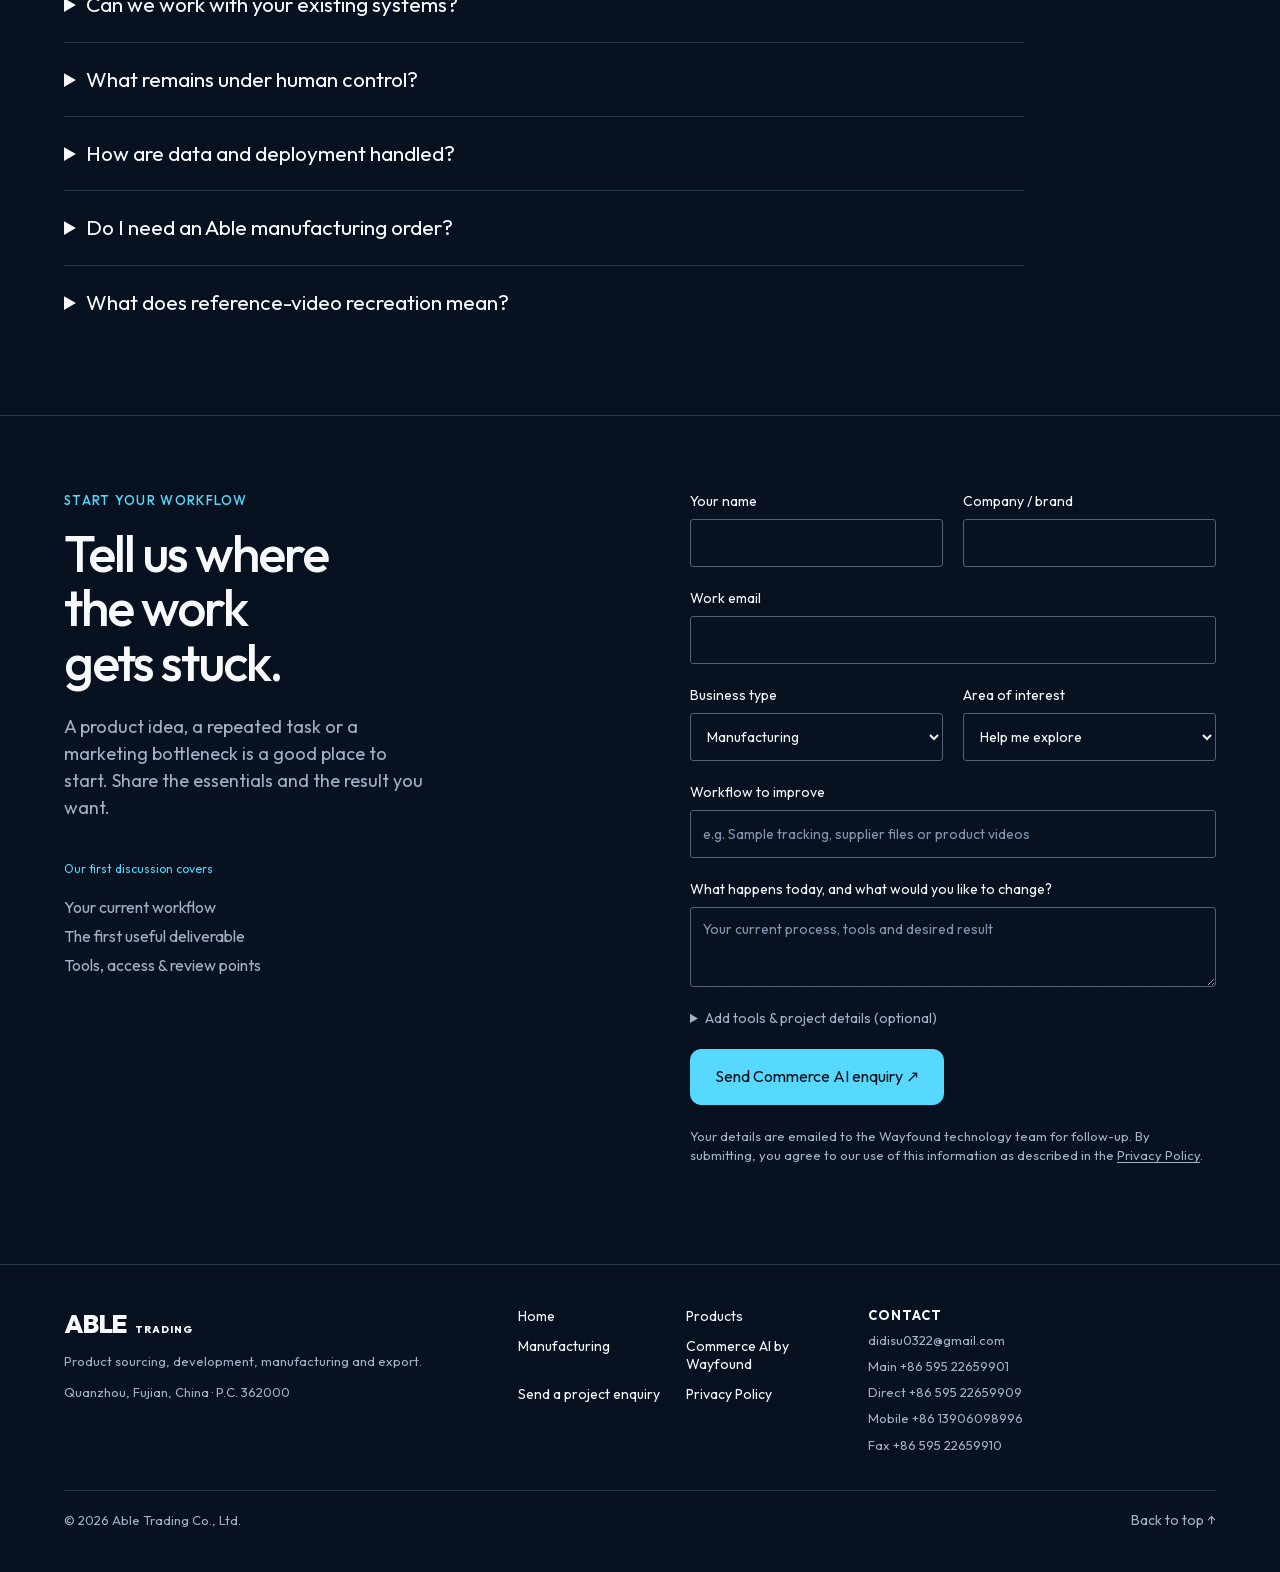
==== commit cd2d1825: "chore: auto-sync 2026-09-25 16:41:41 CST" ====
--- a/commerce-ai.html
+++ b/commerce-ai.html
@@ -1,14 +1,14 @@
 <!doctype html>
 <html lang="en"><head><meta charset="utf-8"><meta name="viewport" content="width=device-width,initial-scale=1"><title>Commerce AI | Product Design, Factory Automation & Marketing | Wayfound</title><meta name="description" content="Wayfound extends manufacturing and product development with custom software: AI product design, factory and trade automation, and product video marketing."><link rel="canonical" href="https://able-sooty.vercel.app/commerce-ai.html"><meta property="og:title" content="Commerce AI | Wayfound by Able Trading"><meta property="og:description" content="Custom automation for product development, factory workflows and commerce operations."><meta property="og:type" content="website"><meta property="og:url" content="https://able-sooty.vercel.app/commerce-ai.html"><link rel="stylesheet" href="direction.css?v=commerce-2"><link rel="stylesheet" href="layout.css?v=commerce-2"><link rel="stylesheet" href="commerce.css?v=focus-2"><link rel="icon" href="data:image/svg+xml,%3Csvg xmlns='http://www.w3.org/2000/svg' viewBox='0 0 32 32'%3E%3Crect width='32' height='32' fill='%2307111F'/%3E%3Ctext x='3' y='24' fill='%2356D8FF' font-size='25' font-family='Arial' font-weight='bold'%3EW%3C/text%3E%3C/svg%3E"><script src="enquiry.js?v=1" defer></script><script src="commerce.js?v=email-1" defer></script><link rel="stylesheet" href="site.css?v=responsive-2"><script src="site.js?v=email-1" defer></script><meta property="og:image" content="https://able-sooty.vercel.app/assets/able-trading-og.jpg"><meta property="og:image:width" content="1200"><meta property="og:image:height" content="630"><meta property="og:image:alt" content="Colourful home décor and tabletop products developed by Able Trading"><meta name="twitter:card" content="summary_large_image"><meta name="twitter:title" content="Commerce AI | Wayfound by Able Trading"><meta name="twitter:description" content="Custom automation for product development, factory workflows and commerce operations."><meta name="twitter:image" content="https://able-sooty.vercel.app/assets/able-trading-og.jpg"></head>
 <body class="commerce-page">
-<header class="site-header shell"><a class="brand" href="index.html" aria-label="Able Trading home">WAYFOUND<span>COMMERCE AI</span></a><nav aria-label="Main navigation"><a href="#services">What we build</a><a href="#work">Selected work</a><a href="#process">Process</a><a href="index.html">Trading & manufacturing ↗</a></nav><a class="button small" href="#contact">Discuss a workflow ↗</a></header>
+<header class="site-header shell"><a class="brand" href="/" aria-label="Able Trading home">WAYFOUND<span>COMMERCE AI</span></a><nav aria-label="Main navigation"><a href="#services">What we build</a><a href="#work">Selected work</a><a href="#process">Process</a><a href="/">Trading & manufacturing ↗</a></nav><a class="button small" href="#contact">Discuss a workflow ↗</a></header>
 <main>
-<section class="hero shell" id="top"><div class="hero-copy"><p class="eyebrow">A software extension to manufacturing & trade</p><h1>Design it.<br>Make it.<br><span>Help it sell.</span></h1><p class="hero-lead">Custom AI software for the work around your products: design and sampling, factory operations, and product marketing.</p><a class="button" href="#work">Explore selected work ↗</a><p class="commerce-context">Wayfound is Able’s technology subsidiary. We extend Able’s sourcing, development and manufacturing expertise with custom software for product teams and commerce operations.</p></div><figure class="commerce-hero-art"><div class="terminal-label"><span class="status-dot"></span> PRODUCT → SAMPLE → MARKET</div><img src="assets/work/product-development.png" width="1672" height="941" fetchpriority="high" alt="Illustrative product development workspace connecting concepts, 3D, samples and buyer material."><figcaption>Product development workflow · illustrative interface</figcaption><div class="hero-workflow"><span>AI prepares</span><span>People review</span><span>Systems connect</span></div></figure></section>
+<section class="hero shell" id="top"><div class="hero-copy"><p class="eyebrow">A software extension to manufacturing & trade</p><h1>Design it.<br>Make it.<br><span>Help it sell.</span></h1><p class="hero-lead">Custom AI software for the work around your products: design and sampling, factory operations, and product marketing.</p><a class="button" href="#work">Explore selected work ↗</a><p class="commerce-context">Wayfound is Able Trading’s technology subsidiary. We extend Able’s sourcing, development and manufacturing expertise with custom software for product teams and commerce operations.</p></div><figure class="commerce-hero-art"><div class="terminal-label"><span class="status-dot"></span> PRODUCT → SAMPLE → MARKET</div><img src="assets/work/product-development.png" width="1672" height="941" fetchpriority="high" alt="Illustrative product development workspace connecting concepts, 3D, samples and buyer material."><figcaption>Product development workflow · illustrative interface</figcaption><div class="hero-workflow"><span>AI prepares</span><span>People review</span><span>Systems connect</span></div></figure></section>
 <nav class="page-route shell" aria-label="Page sections"><a href="#services">01 / What we build</a><a href="#work">02 / Selected work</a><a href="#process">03 / Working process</a><a href="#contact">04 / Your workflow</a></nav>
 <section class="section shell" id="services"><div class="section-heading"><p class="eyebrow">01 / Where software adds value</p><h2>Three ways to move<br>physical products forward.</h2><p>For product teams, factories, buyers and brands. Add the capability that fits your work, using the tools you already have.</p></div><div class="service-list"><article><span class="service-number">01 / Design & development</span><h3>Turn ideas into<br>reviewable products.</h3><p>AI-assisted concepts, 3D development, prototype and sample records, and buyer-ready product materials.</p><button class="text-button" data-workflow="AI product development">Discuss product development ↗</button></article><article><span class="service-number">02 / Factory & trade automation</span><h3>Connect files,<br>teams and decisions.</h3><p>Supplier document intake, translation, data extraction, task coordination and reporting linked to your ERP or CRM.</p><button class="text-button" data-workflow="Factory & trade automation">Discuss automation ↗</button></article><article><span class="service-number">03 / Product marketing</span><h3>Turn your materials<br>into reusable content.</h3><p>Product and factory videos, reference-video shot breakdown, AI editing, multilingual versions and scheduled publishing.</p><button class="text-button" data-workflow="Video marketing & automation">Discuss video marketing ↗</button></article></div></section>
 <section class="section work-section" id="work"><div class="shell"><div class="section-heading"><p class="eyebrow">02 / Selected work</p><h2>See what these<br>workflows can look like.</h2><p>Product, manufacturing and marketing use cases from our software work. Examples are ordered around product development, factory efficiency and sales operations. Illustrative KPI scenarios are labelled; they show how project results can be measured.</p></div><div class="work-grid"><article class="work-card"><div class="work-image"><img src="assets/work/product-development.png" width="1672" height="941" loading="lazy" alt="AI product development. From concept to sample. Illustrative interface with sample data."></div><div class="work-caption">Illustrative interface / architecture · sample data</div><p class="eyebrow work-tag">NEW / AI PRODUCT DEVELOPMENT</p><h3>AI product development. From concept to sample.</h3><div class="case-kpis" aria-label="Illustrative KPI scenario"><div><strong>24</strong><span>New product concepts</span></div><div><strong>40%</strong><span>Faster concept review</span></div><div><strong>3</strong><span>Approval gates</span></div></div><p class="kpi-provenance">Illustrative KPI scenario</p><p>Connect concept variations, 3D / prototype records, sample approval and buyer-ready material in one workflow.</p><dl class="case-outputs"><div><dt>You provide</dt><dd>A product brief, references and sample feedback</dd></div><div><dt>The system produces</dt><dd>Concept options, a sample record and buyer materials</dd></div></dl><details class="case-detail"><summary>Workflow & deliverables</summary><p>Start with a product reference or commercial brief. Explore concept variations, develop the selected direction in 3D and track prototypes and samples. Approved product records can feed a buyer PDF and outreach drafts. Material choices, engineering feasibility and production release stay with the product team.</p></details><button class="text-button" data-workflow="AI product development">Discuss this workflow ↗</button></article><article class="work-card"><div class="work-image"><img src="assets/work/manufacturing-workspace.png" width="1672" height="941" loading="lazy" alt="Less repeated paperwork. One shared workspace. Illustrative interface with sample data."></div><div class="work-caption">Illustrative interface / architecture · sample data</div><p class="eyebrow work-tag">AUTOMATION / FACTORY &amp; TRADE</p><h3>Less repeated paperwork. One shared workspace.</h3><div class="case-kpis" aria-label="Illustrative KPI scenario"><div><strong>65%</strong><span>Less manual data entry</span></div><div><strong>70%</strong><span>Faster file processing</span></div><div><strong>1</strong><span>Shared product record</span></div></div><p class="kpi-provenance">Illustrative KPI scenario</p><p>Link document intake, translation, structured records and scheduled reporting to the systems the team uses.</p><dl class="case-outputs"><div><dt>You provide</dt><dd>Supplier PDFs, specifications and spreadsheets</dd></div><div><dt>The system produces</dt><dd>Reviewed records, terminology and operational reports</dd></div></dl><details class="case-detail"><summary>Workflow & deliverables</summary><p>Bring multilingual files into a document workspace; draft translations with agreed terminology; extract fields for review; route updates to knowledge, ERP or reporting workflows. People confirm prices, specifications and purchasing decisions.</p></details><button class="text-button" data-workflow="Factory &amp; trade automation">Discuss this workflow ↗</button></article><article class="work-card"><div class="work-image"><img src="assets/work/video-marketing.png" width="1672" height="941" loading="lazy" alt="Your product. A repeatable video campaign. Illustrative interface with sample data."></div><div class="work-caption">Illustrative interface / architecture · sample data</div><p class="eyebrow work-tag">NEW / REMAKETHEVIDEO</p><h3>Your product. A repeatable video campaign.</h3><div class="case-kpis" aria-label="Illustrative KPI scenario"><div><strong>60</strong><span>Videos / month</span></div><div><strong>4</strong><span>Language versions</span></div><div><strong>80%</strong><span>Less production effort</span></div></div><p class="kpi-provenance">Illustrative KPI scenario</p><p>Analyse a reference video’s shot structure, adapt your own footage, create AI-assisted edits and prepare multilingual versions for scheduled distribution.</p><dl class="case-outputs"><div><dt>You provide</dt><dd>Your product / factory footage and a reference video</dd></div><div><dt>The system produces</dt><dd>A shot plan, edited videos, subtitles and a publishing workflow</dd></div></dl><details class="case-detail"><summary>Workflow & deliverables</summary><p>Reference → shot breakdown → your footage + AI-generated material → edit and multilingual subtitles → review → scheduled publishing. Reuse pacing, transitions and subtitle structure across different products. Self-service and custom editing are available; supported accounts and distribution platforms are confirmed per project. Views, enquiries and sales depend on the content and campaign.</p></details><button class="text-button" data-workflow="Video marketing &amp; automation">Discuss this workflow ↗</button></article><article class="work-card"><div class="work-image"><img src="assets/work/marketplace-agents.png" width="1672" height="941" loading="lazy" alt="Connected marketplace operations. Illustrative interface with sample data."></div><div class="work-caption">Illustrative interface / architecture · sample data</div><p class="eyebrow work-tag">ECOMMERCE / MULTI-AGENT OPERATIONS</p><h3>Connected marketplace operations.</h3><div class="case-kpis" aria-label="Provided business scale"><div><strong>150</strong><span>Coordinated agents</span></div><div><strong>$30M</strong><span>Operator turnover</span></div><div><strong>5</strong><span>Connected workflows</span></div></div><p class="kpi-provenance">Provided business scale · turnover is business context; incremental revenue from AI is not measured here.</p><p>Coordinate research, listing drafts, operational checks and reporting, with publishing and budget controls.</p><dl class="case-outputs"><div><dt>You provide</dt><dd>Product catalogues, market signals and seller data</dd></div><div><dt>The system produces</dt><dd>Research summaries, content drafts and exception reports</dd></div></dl><details class="case-detail"><summary>Workflow & deliverables</summary><p>A multi-agent architecture connects product research, listings, advertising, inventory, content and account checks. The operating scale above was supplied by Able for this case. The diagram’s growth percentages remain illustrative.</p></details><button class="text-button" data-workflow="Marketplace operations">Discuss this workflow ↗</button></article></div><details class="additional-work"><summary>More development & platform work <span>5 additional examples / +</span></summary><div class="work-grid"><article class="work-card"><div class="work-image"><img src="assets/work/engineering-workstation.png" width="1672" height="941" loading="lazy" alt="AI-assisted changes. With engineering review. Illustrative interface with sample data."></div><div class="work-caption">Illustrative interface / architecture · sample data</div><p class="eyebrow work-tag">ENGINEERING / AI WORKSTATION</p><h3>AI-assisted changes. With engineering review.</h3><div class="case-kpis" aria-label="Illustrative KPI scenario"><div><strong>30%</strong><span>Faster design revisions</span></div><div><strong>50%</strong><span>Less drawing admin</span></div><div><strong>1</strong><span>Revision history</span></div></div><p class="kpi-provenance">Illustrative KPI scenario</p><p>Explore an engineering assistant for change proposals, impact checks and version review alongside CAD and project files.</p><dl class="case-outputs"><div><dt>You provide</dt><dd>CAD files, drawings and an engineer’s change request</dd></div><div><dt>The system produces</dt><dd>A proposed revision and a reviewable impact summary</dd></div></dl><details class="case-detail"><summary>Workflow & deliverables</summary><p>A manufacturing software use case: read a change request, prepare a revision proposal, identify affected drawings and linked records, and give engineers a version comparison. CAD and production-system integrations are scoped to each project. A qualified engineer approves the final design.</p></details><button class="text-button" data-workflow="AI engineering workstation">Discuss this workflow ↗</button></article><article class="work-card"><div class="work-image"><img src="assets/work/website-builder.png" width="1672" height="941" loading="lazy" alt="From company materials to a buyer-facing website. Illustrative interface with sample data."></div><div class="work-caption">Illustrative interface / architecture · sample data</div><p class="eyebrow work-tag">EXPORT / WEBSITE DEVELOPMENT</p><h3>From company materials to a buyer-facing website.</h3><div class="case-kpis" aria-label="Workflow deliverables"><div><strong>1</strong><span>Website from a brochure</span></div><div><strong>4</strong><span>Build stages</span></div><div><strong>100%</strong><span>Source-code handoff</span></div></div><p class="kpi-provenance">Workflow deliverables</p><p>Structure company and product materials into reviewed web pages and hand over editable source code.</p><dl class="case-outputs"><div><dt>You provide</dt><dd>Brochures, product data, images and brand materials</dd></div><div><dt>The system produces</dt><dd>A reviewed website and editable source files</dd></div></dl><details class="case-detail"><summary>Workflow & deliverables</summary><p>Organise the supplied material, define page structure, review translations, build the website and prepare a source-code handoff. Hosting, integrations and ongoing updates are agreed as part of the project.</p></details><button class="text-button" data-workflow="Website development">Discuss this workflow ↗</button></article><article class="work-card"><div class="work-image"><img src="assets/work/sku-visibility.png" width="1672" height="941" loading="lazy" alt="See where products appear in AI answers. Illustrative interface with sample data."></div><div class="work-caption">Illustrative interface / architecture · sample data</div><p class="eyebrow work-tag">PRODUCT INTELLIGENCE / AI VISIBILITY</p><h3>See where products appear in AI answers.</h3><div class="case-kpis" aria-label="Illustrative KPI scenario"><div><strong>240</strong><span>SKUs benchmarked</span></div><div><strong>7</strong><span>Competitors compared</span></div><div><strong>1</strong><span>Priority action report</span></div></div><p class="kpi-provenance">Illustrative KPI scenario</p><p>Bring SKU-level AI visibility, citations and competitor comparisons into a prioritised action list.</p><dl class="case-outputs"><div><dt>You provide</dt><dd>Product records, AI answer samples and competitor signals</dd></div><div><dt>The system produces</dt><dd>A visibility comparison and content priorities</dd></div></dl><details class="case-detail"><summary>Workflow & deliverables</summary><p>This is a visibility and benchmarking use case. It helps identify questions and content gaps to investigate; it does not validate demand or guarantee a bestselling product.</p></details><button class="text-button" data-workflow="SKU visibility &amp; benchmarking">Discuss this workflow ↗</button></article><article class="work-card"><div class="work-image"><img src="assets/work/business-ai.png" width="1672" height="941" loading="lazy" alt="One access layer for business AI. Illustrative interface with sample data."></div><div class="work-caption">Illustrative interface / architecture · sample data</div><p class="eyebrow work-tag">CUSTOM DEVELOPMENT / ENTERPRISE AI</p><h3>One access layer for business AI.</h3><div class="case-kpis" aria-label="Architecture illustration"><div><strong>11</strong><span>Model adapters</span></div><div><strong>4</strong><span>Routing strategies</span></div><div><strong>7</strong><span>Usage-limit dimensions</span></div></div><p class="kpi-provenance">Architecture illustration</p><p>Design shared routing, permissions, usage limits and audit records for business applications.</p><dl class="case-outputs"><div><dt>You provide</dt><dd>Model providers, application needs and access rules</dd></div><div><dt>The system produces</dt><dd>A shared model-access and control layer</dd></div></dl><details class="case-detail"><summary>Workflow & deliverables</summary><p>A reference architecture for employee assistants, support, content, engineering and internal tools. Model choice, deployment, routing, budgets and audit requirements are scoped around the organisation.</p></details><button class="text-button" data-workflow="Enterprise AI development">Discuss this workflow ↗</button></article><article class="work-card"><div class="work-image"><img src="assets/work/travel-aigc.png" width="1672" height="941" loading="lazy" alt="AIGC infrastructure for a tourism platform. Illustrative interface with sample data."></div><div class="work-caption">Illustrative interface / architecture · sample data</div><p class="eyebrow work-tag">OTHER INDUSTRIES / AIGC PLATFORM</p><h3>AIGC infrastructure for a tourism platform.</h3><div class="case-kpis" aria-label="Architecture scope"><div><strong>6</strong><span>Model capabilities</span></div><div><strong>1</strong><span>Shared access layer</span></div><div><strong>3</strong><span>Usage &amp; cost controls</span></div></div><p class="kpi-provenance">Architecture scope</p><p>Connect model access, cost visibility and application workflows through one controlled layer.</p><dl class="case-outputs"><div><dt>You provide</dt><dd>Content services, business applications and AI providers</dd></div><div><dt>The system produces</dt><dd>Routing, usage visibility and application integration</dd></div></dl><details class="case-detail"><summary>Workflow & deliverables</summary><p>A wider software-development example beyond physical commerce. Content operations, customer assistance and internal applications can share routing, metering and policy controls. The supplied visual is a platform illustration, not proof of a completed tender or production deployment.</p></details><button class="text-button" data-workflow="AIGC platform development">Discuss this workflow ↗</button></article></div></details></div></section>
 <section class="section shell" id="process"><div class="section-heading"><p class="eyebrow">03 / How we work together</p><h2>One workflow first.<br>Then a working system.</h2><p>Agree the inputs, the deliverable and the decisions people need to keep before building.</p></div><ol class="working-steps"><li><span>01</span><h3>Map the work</h3><p>Show us a repeated task, product brief or marketing process and the tools involved.</p><strong>Current workflow & priorities</strong></li><li><span>02</span><h3>Define the result</h3><p>Agree the output, integrations, access and review points.</p><strong>Scope & success measure</strong></li><li><span>03</span><h3>Build the pilot</h3><p>Connect the smallest useful system to real materials and controlled data.</p><strong>A working pilot</strong></li><li><span>04</span><h3>Review & extend</h3><p>Test with your team, measure the result and decide what to add.</p><strong>Reviewed results & next steps</strong></li></ol>
 <details class="workflow-tool" id="diagnostic"><summary>Explore a workflow & estimate the current workload</summary><div class="diagnostic-controls"><label>Your operation<select id="operation"><option>Manufacturing</option><option>Trade & Distribution</option><option>Marketplace</option><option>Independent Ecommerce</option></select></label><label>Workflow<select id="workflow-picker"></select></label></div><div id="workflow-description" class="diagnostic-description" aria-live="polite"></div><div class="workload-fields"><label>Frequency / week<input id="frequency" type="number" min="0" step="1" value="5"></label><label>People involved<input id="people" type="number" min="0" step="1" value="2"></label><label>Minutes / task<input id="minutes" type="number" min="0" step="1" value="20"></label></div><p class="estimate"><output id="estimate" aria-live="polite">14.4</output> hours / month of current work. Estimate from your inputs; achievable savings are assessed separately.</p><button class="text-button" id="use-workflow">Add this workflow to my brief ↗</button></details></section>
 <section class="section shell controls-section" id="data-control"><div class="section-heading"><p class="eyebrow">Practical questions</p><h2>Built around your team.<br>Reviewed by your team.</h2></div><div class="questions"><details><summary>Can we work with your existing systems?</summary><p>Yes. We scope connections around your ERP, CRM, CAD, storage or commerce tools. A first project can start with restricted or read-only access.</p></details><details><summary>What remains under human control?</summary><p>Your team approves designs, engineering changes, pricing, production release and campaign budgets. Video production and distribution can be automated after agreed review and account authorisation.</p></details><details><summary>How are data and deployment handled?</summary><p>We agree data sources, permissions, service providers, retention, logging and deployment boundaries before implementation. Exceptions are routed to the responsible person.</p></details><details><summary>Do I need an Able manufacturing order?</summary><p>Software can be discussed alongside a product project or as a separate workflow engagement. Tell us the system and output you need so we can assess the fit.</p></details><details><summary>What does reference-video recreation mean?</summary><p>RemakeTheVideo analyses shot timing, transitions, camera movement and subtitle structure, then uses your own product or factory materials for a new video. Review the shot plan, edited versions and target publishing accounts before distribution.</p></details></div></section>
-<section class="brief section shell" id="contact"><div><p class="eyebrow">Start your workflow</p><h2>Tell us where<br>the work<br>gets stuck.</h2><p>A product idea, a repeated task or a marketing bottleneck is a good place to start. Share the essentials and the result you want.</p><div class="brief-deliverables"><span>Our first discussion covers</span><p>Your current workflow<br>The first useful deliverable<br>Tools, access & review points</p></div></div><form id="workflow-form"><input type="text" name="website_confirm" tabindex="-1" autocomplete="off" hidden aria-hidden="true"><div class="form-row"><label>Your name<input name="name" required autocomplete="name"></label><label>Company / brand<input name="company" required autocomplete="organization"></label></div><label>Work email<input name="email" type="email" required autocomplete="email"></label><div class="form-row"><label>Business type<select name="business_type" id="business-type"><option>Manufacturing</option><option>Trade & Distribution</option><option>Retail / supermarket</option><option>Brand / creator</option><option>Marketplace</option><option>Independent Ecommerce</option><option>Other</option></select></label><label>Area of interest<select name="interest" id="area-interest"><option>AI design & product development</option><option>Factory & trade automation</option><option>Product video marketing</option><option>Other software development</option><option selected>Help me explore</option></select></label></div><label>Workflow to improve<input name="workflow" id="brief-workflow" required placeholder="e.g. Sample tracking, supplier files or product videos"></label><label>What happens today, and what would you like to change?<textarea name="brief" id="brief-today" required rows="3" placeholder="Your current process, tools and desired result"></textarea></label><details class="optional-fields"><summary>Add tools & project details (optional)</summary><div class="form-row"><label>Current tools<input name="tools" placeholder="e.g. ERP, CAD, spreadsheets"></label><label>Website<input name="website" type="url" placeholder="https://"></label></div><div class="form-row"><label>Target market<input name="market" placeholder="Country / language"></label><label>Contact number<input name="phone" autocomplete="tel"></label></div></details><button class="button" type="submit">Send Commerce AI enquiry ↗</button><p class="form-note">Your details are emailed securely to the Wayfound technology team for follow-up.</p><p id="workflow-status" role="status"></p></form></section>
-</main><footer class="site-footer shell"><div class="footer-brand"><a class="brand" href="index.html" aria-label="Able Trading home">ABLE<span>TRADING</span></a><p>Product sourcing, development, manufacturing and export.</p></div><nav aria-label="Footer navigation"><a href="products.html">Products</a><a href="manufacturing.html">Manufacturing</a><a href="commerce-ai.html">Commerce AI</a><a href="index.html#brief">Send a project enquiry</a></nav><div class="footer-meta"><p>© 2026 Able Trading Co., Ltd.</p><a href="#top">Back to top ↑</a></div></footer></body></html>+<section class="brief section shell" id="contact"><div><p class="eyebrow">Start your workflow</p><h2>Tell us where<br>the work<br>gets stuck.</h2><p>A product idea, a repeated task or a marketing bottleneck is a good place to start. Share the essentials and the result you want.</p><div class="brief-deliverables"><span>Our first discussion covers</span><p>Your current workflow<br>The first useful deliverable<br>Tools, access & review points</p></div></div><form id="workflow-form"><input type="text" name="website_confirm" tabindex="-1" autocomplete="off" hidden aria-hidden="true"><div class="form-row"><label>Your name<input name="name" required autocomplete="name"></label><label>Company / brand<input name="company" required autocomplete="organization"></label></div><label>Work email<input name="email" type="email" required autocomplete="email"></label><div class="form-row"><label>Business type<select name="business_type" id="business-type"><option>Manufacturing</option><option>Trade & Distribution</option><option>Retail / supermarket</option><option>Brand / creator</option><option>Marketplace</option><option>Independent Ecommerce</option><option>Other</option></select></label><label>Area of interest<select name="interest" id="area-interest"><option>AI design & product development</option><option>Factory & trade automation</option><option>Product video marketing</option><option>Other software development</option><option selected>Help me explore</option></select></label></div><label>Workflow to improve<input name="workflow" id="brief-workflow" required placeholder="e.g. Sample tracking, supplier files or product videos"></label><label>What happens today, and what would you like to change?<textarea name="brief" id="brief-today" required rows="3" placeholder="Your current process, tools and desired result"></textarea></label><details class="optional-fields"><summary>Add tools & project details (optional)</summary><div class="form-row"><label>Current tools<input name="tools" placeholder="e.g. ERP, CAD, spreadsheets"></label><label>Website<input name="website" type="url" placeholder="https://"></label></div><div class="form-row"><label>Target market<input name="market" placeholder="Country / language"></label><label>Contact number<input name="phone" autocomplete="tel"></label></div></details><button class="button" type="submit">Send Commerce AI enquiry ↗</button><p class="form-note">Your details are emailed to the Wayfound technology team for follow-up. By submitting, you agree to our use of this information as described in the <a href="privacy.html">Privacy Policy</a>.</p><p id="workflow-status" role="status"></p></form></section>
+</main><footer class="site-footer shell"><div class="footer-brand"><a class="brand" href="/" aria-label="Able Trading home">ABLE<span>TRADING</span></a><p>Product sourcing, development, manufacturing and export.</p><p>Quanzhou, Fujian, China · P.C. 362000</p></div><nav aria-label="Footer navigation"><a href="/">Home</a><a href="products.html">Products</a><a href="manufacturing.html">Manufacturing</a><a href="commerce-ai.html">Commerce AI by Wayfound</a><a href="/#brief">Send a project enquiry</a><a href="privacy.html">Privacy Policy</a></nav><address class="footer-contact"><strong>Contact</strong><a href="mailto:didisu0322@gmail.com">didisu0322@gmail.com</a><a href="tel:+8659522659901">Main +86 595 22659901</a><a href="tel:+8659522659909">Direct +86 595 22659909</a><a href="tel:+8613906098996">Mobile +86 13906098996</a><span>Fax +86 595 22659910</span></address><div class="footer-meta"><p>© 2026 Able Trading Co., Ltd.</p><a href="#top">Back to top ↑</a></div></footer></body></html>
--- a/site.css
+++ b/site.css
@@ -26,3 +26,8 @@
 @media(max-width:900px){.site-footer{grid-template-columns:1fr 1fr}.site-footer .footer-meta{grid-column:1/-1;display:flex;justify-content:space-between;gap:20px;text-align:left}.site-footer .footer-meta p,.site-footer .footer-meta a{margin:0}}
 @media(max-width:767px){.site-footer{grid-template-columns:1fr;gap:26px;padding-block:34px}.site-footer nav{grid-template-columns:1fr 1fr}.site-footer .footer-meta{grid-column:auto;display:block}.site-footer .footer-meta p{width:auto;order:initial}.site-footer .footer-meta a{margin-top:10px}.site-header nav a,.menu-toggle,.button,.text-button,.ask-able-launcher,.ask-primary,.ask-back{min-height:44px}}
 @media(prefers-reduced-motion:reduce){html{scroll-behavior:auto}.logo-track{animation:none!important}.button,.text-button{transition:none!important}}
+
+/* Verified contact details and form privacy notices. */
+.site-footer{grid-template-columns:minmax(230px,1.2fr) minmax(230px,.9fr) minmax(250px,1fr)}.site-footer .footer-contact{display:grid;gap:8px;font-style:normal}.site-footer .footer-contact strong{font-size:13px;text-transform:uppercase;letter-spacing:.08em}.site-footer .footer-contact a,.site-footer .footer-contact span{font-size:13px;line-height:1.4;text-decoration:none;color:var(--muted)}.site-footer .footer-contact a:hover{color:var(--blue)}.site-footer .footer-meta{grid-column:1/-1;display:flex;justify-content:space-between;align-items:center;gap:20px;padding-top:20px;border-top:1px solid var(--line);text-align:left}.site-footer .footer-meta p,.site-footer .footer-meta a{margin:0}.form-note a,.ask-privacy a{color:inherit;text-decoration:underline;text-underline-offset:2px}.commerce-page .site-footer .footer-meta{border-color:#28364d}
+@media(max-width:900px){.site-footer{grid-template-columns:1fr 1fr}.site-footer .footer-contact{grid-column:2}.site-footer .footer-meta{grid-column:1/-1}}
+@media(max-width:767px){.site-footer{grid-template-columns:1fr}.site-footer .footer-contact,.site-footer .footer-meta{grid-column:auto}.site-footer .footer-meta{display:flex}.site-footer .footer-meta a{margin-top:0}}
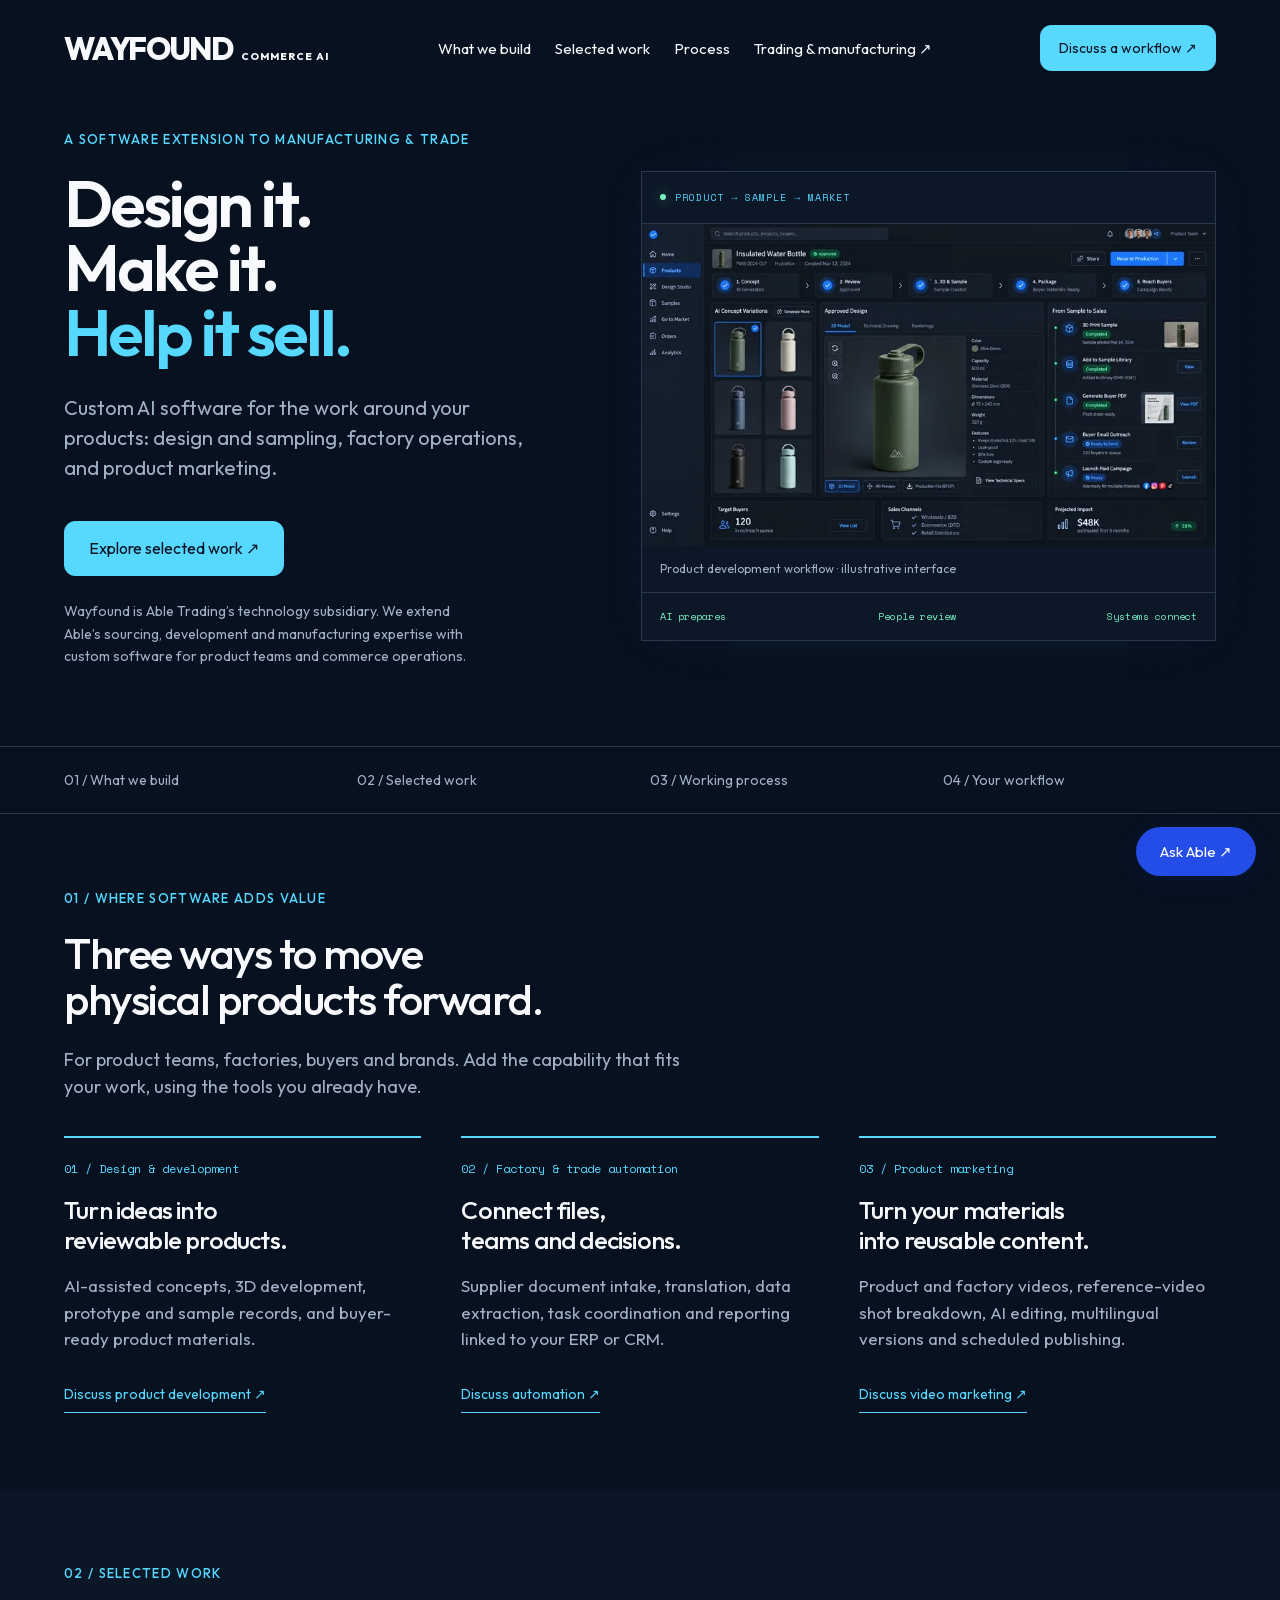
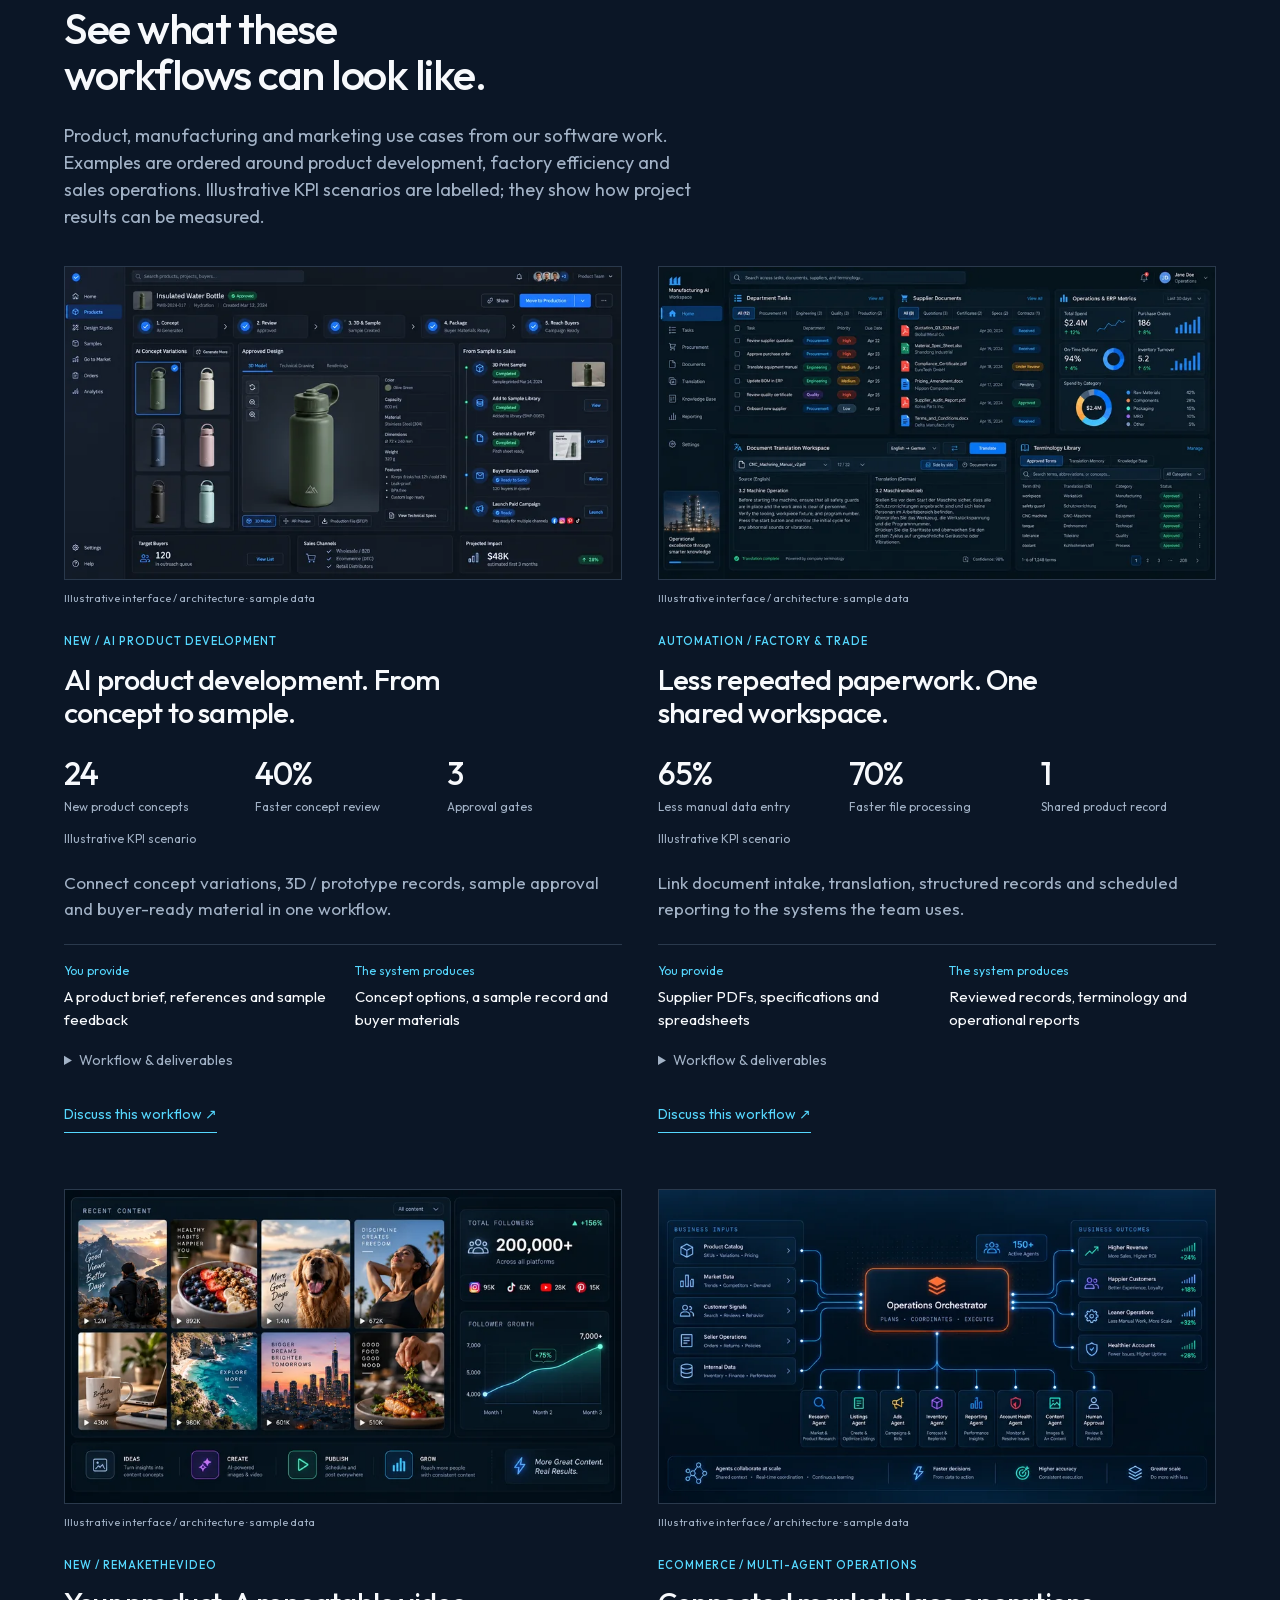
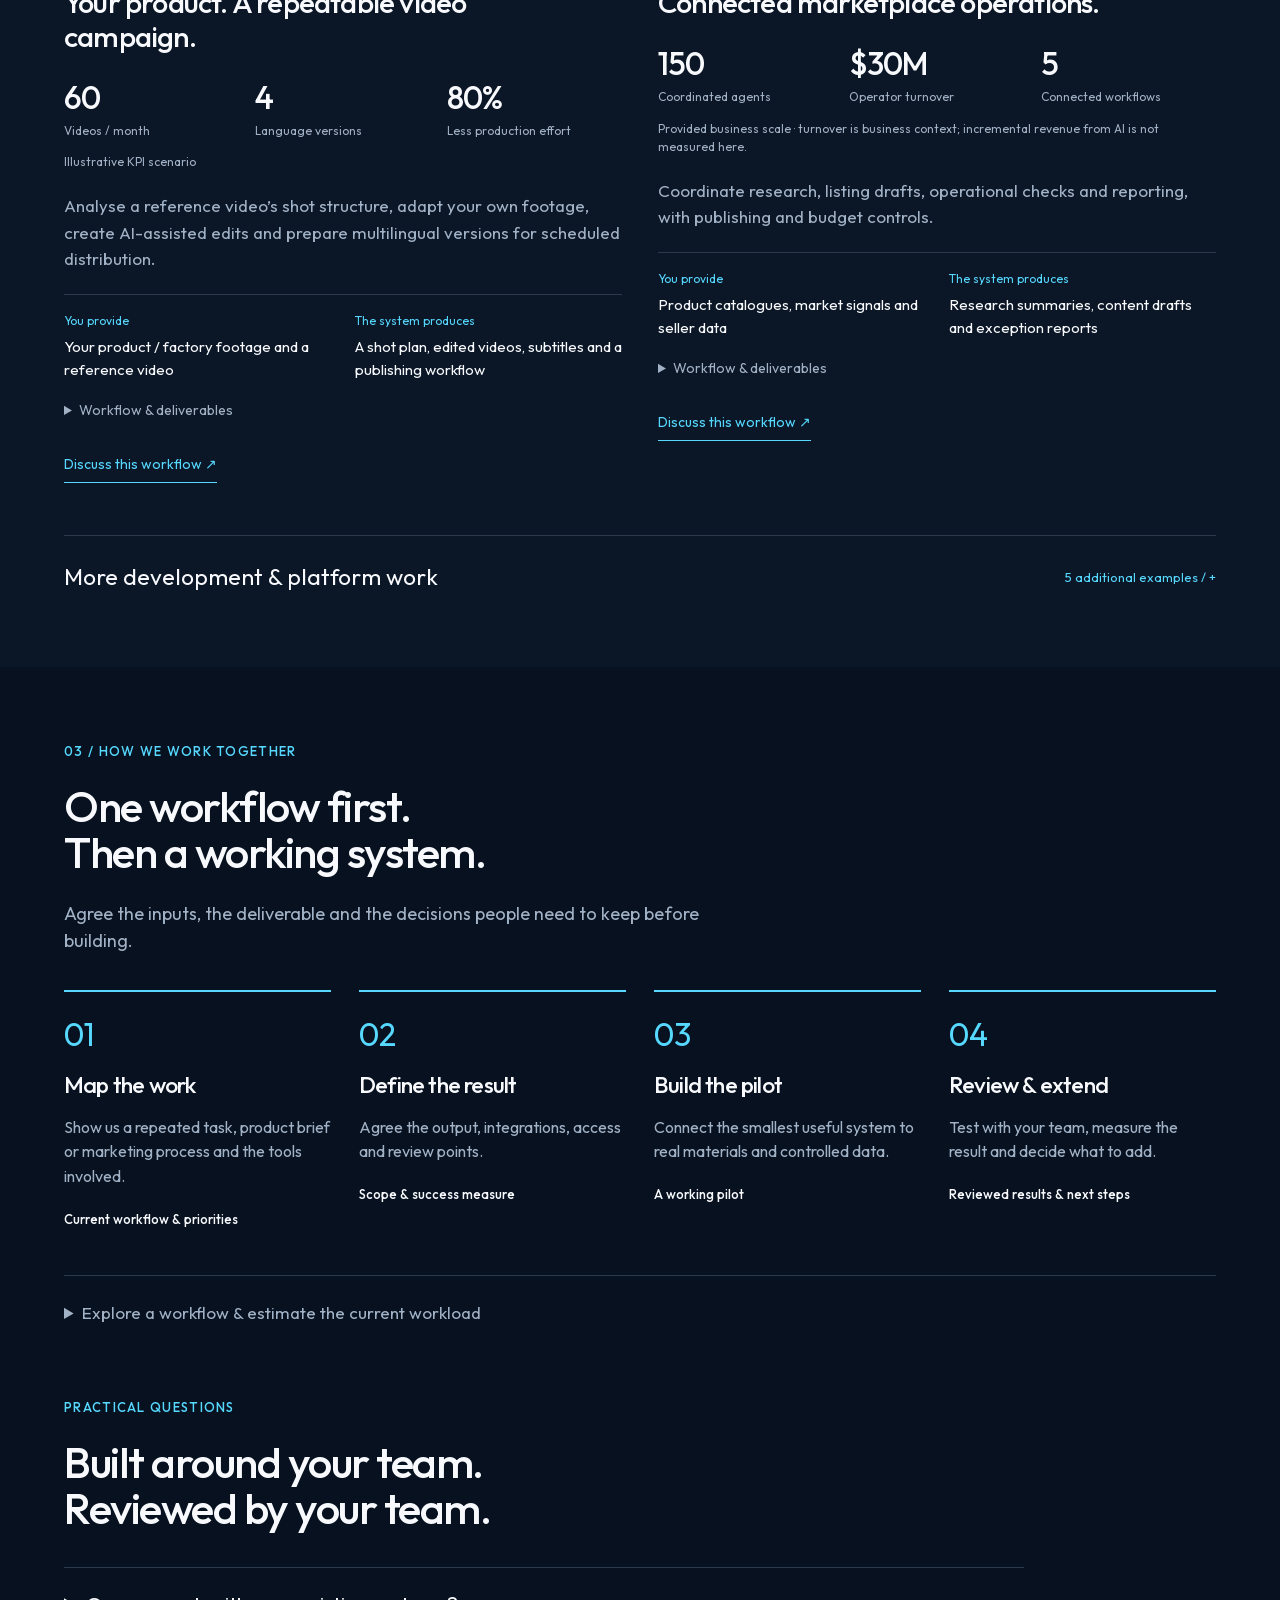
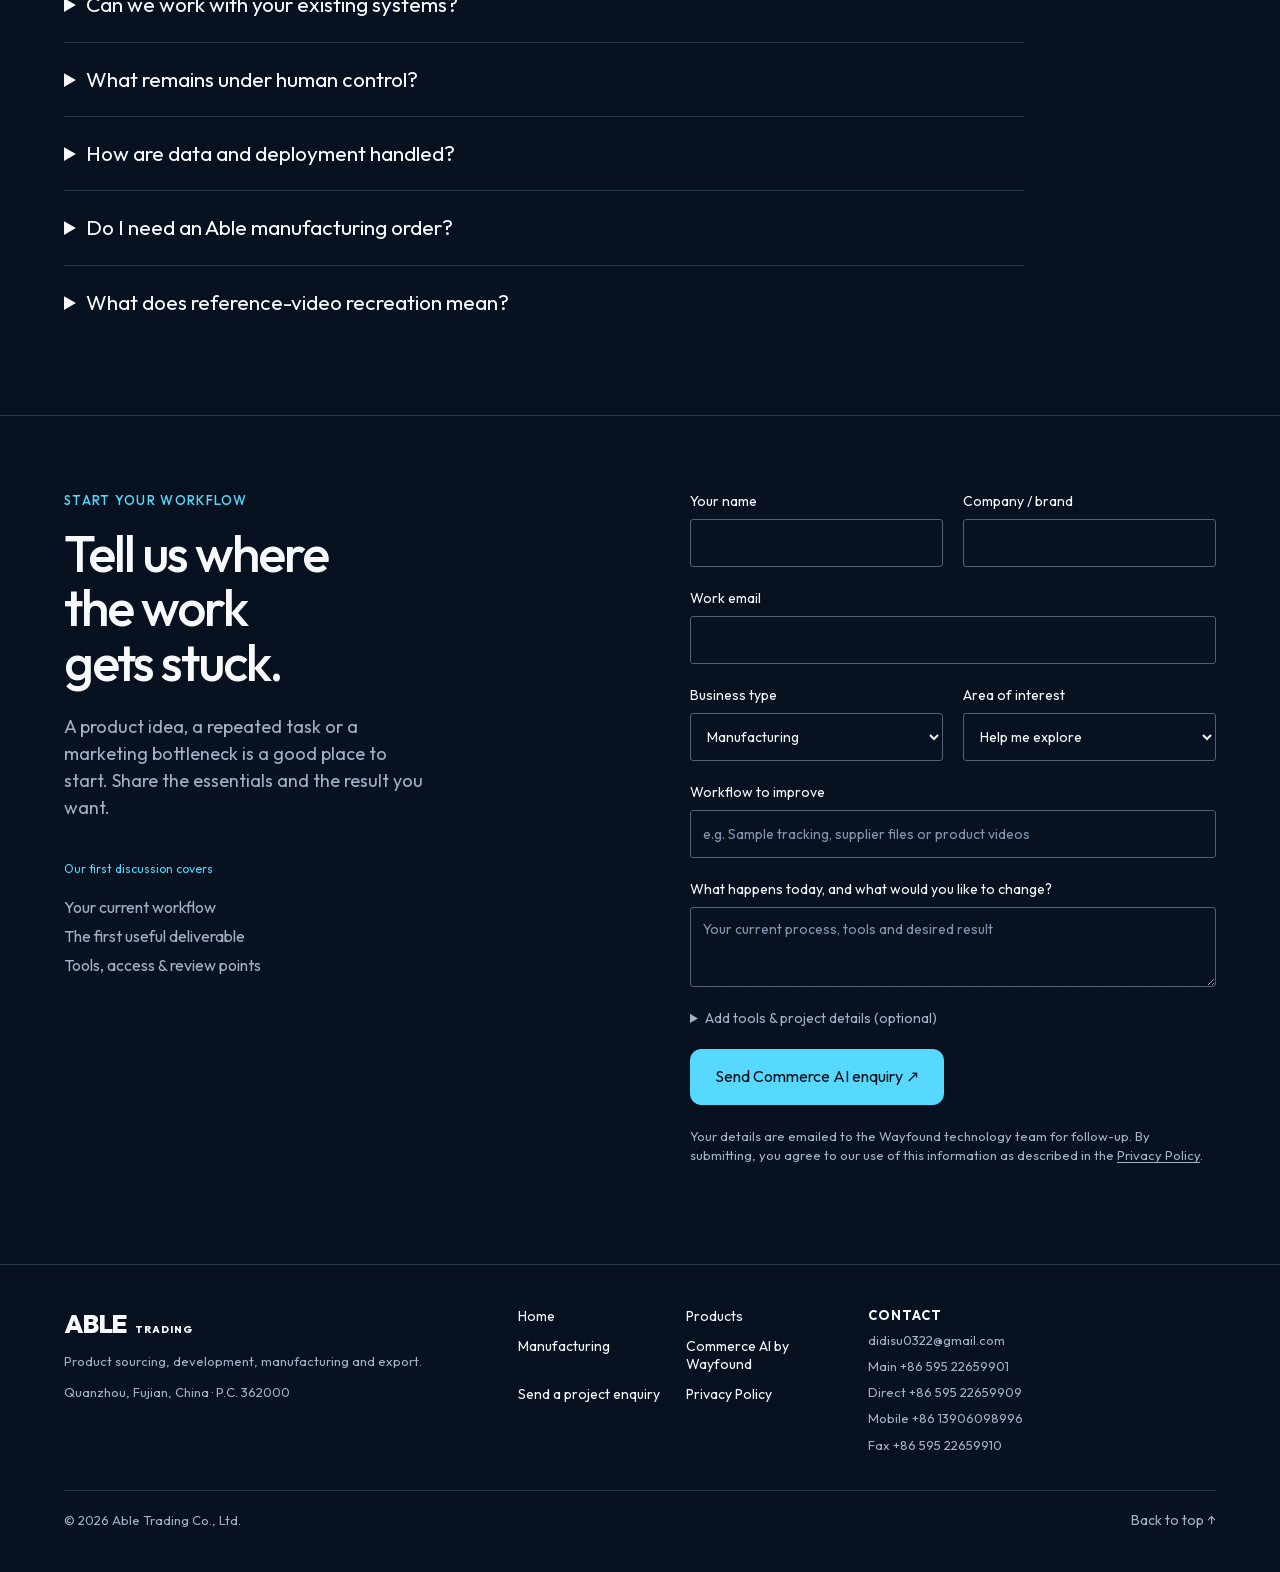
==== commit db83751f: "chore: auto-sync 2026-09-28 13:17:10 CST" ====
--- a/commerce-ai.html
+++ b/commerce-ai.html
@@ -1,12 +1,12 @@
 <!doctype html>
-<html lang="en"><head><meta charset="utf-8"><meta name="viewport" content="width=device-width,initial-scale=1"><title>Commerce AI | Product Design, Factory Automation & Marketing | Wayfound</title><meta name="description" content="Wayfound extends manufacturing and product development with custom software: AI product design, factory and trade automation, and product video marketing."><link rel="canonical" href="https://able-sooty.vercel.app/commerce-ai.html"><meta property="og:title" content="Commerce AI | Wayfound by Able Trading"><meta property="og:description" content="Custom automation for product development, factory workflows and commerce operations."><meta property="og:type" content="website"><meta property="og:url" content="https://able-sooty.vercel.app/commerce-ai.html"><link rel="stylesheet" href="direction.css?v=commerce-2"><link rel="stylesheet" href="layout.css?v=commerce-2"><link rel="stylesheet" href="commerce.css?v=focus-2"><link rel="icon" href="data:image/svg+xml,%3Csvg xmlns='http://www.w3.org/2000/svg' viewBox='0 0 32 32'%3E%3Crect width='32' height='32' fill='%2307111F'/%3E%3Ctext x='3' y='24' fill='%2356D8FF' font-size='25' font-family='Arial' font-weight='bold'%3EW%3C/text%3E%3C/svg%3E"><script src="enquiry.js?v=1" defer></script><script src="commerce.js?v=email-1" defer></script><link rel="stylesheet" href="site.css?v=responsive-2"><script src="site.js?v=email-1" defer></script><meta property="og:image" content="https://able-sooty.vercel.app/assets/able-trading-og.jpg"><meta property="og:image:width" content="1200"><meta property="og:image:height" content="630"><meta property="og:image:alt" content="Colourful home décor and tabletop products developed by Able Trading"><meta name="twitter:card" content="summary_large_image"><meta name="twitter:title" content="Commerce AI | Wayfound by Able Trading"><meta name="twitter:description" content="Custom automation for product development, factory workflows and commerce operations."><meta name="twitter:image" content="https://able-sooty.vercel.app/assets/able-trading-og.jpg"></head>
+<html lang="en"><head><meta charset="utf-8"><meta name="viewport" content="width=device-width,initial-scale=1"><title>Commerce AI | Product Design, Factory Automation & Marketing | Wayfound</title><meta name="robots" content="index,follow,max-image-preview:large"><meta name="description" content="Commerce automation, AI operations, content workflows, and sales and service systems for importers, distributors, manufacturers and ecommerce teams."><link rel="canonical" href="https://able-sooty.vercel.app/commerce-ai.html"><meta property="og:title" content="Commerce AI | Wayfound by Able Trading"><meta property="og:description" content="Custom automation for product development, factory workflows and commerce operations."><meta property="og:type" content="website"><meta property="og:url" content="https://able-sooty.vercel.app/commerce-ai.html"><link rel="stylesheet" href="direction.css?v=commerce-2"><link rel="stylesheet" href="layout.css?v=commerce-2"><link rel="stylesheet" href="commerce.css?v=focus-2"><link rel="icon" href="data:image/svg+xml,%3Csvg xmlns='http://www.w3.org/2000/svg' viewBox='0 0 32 32'%3E%3Crect width='32' height='32' fill='%2307111F'/%3E%3Ctext x='3' y='24' fill='%2356D8FF' font-size='25' font-family='Arial' font-weight='bold'%3EW%3C/text%3E%3C/svg%3E"><script src="enquiry.js?v=seo-analytics-1" defer></script><script src="commerce.js?v=email-1" defer></script><link rel="stylesheet" href="site.css?v=seo-analytics-1"><script src="site.js?v=analytics-1" defer></script><meta property="og:image" content="https://able-sooty.vercel.app/assets/able-trading-og.jpg"><meta property="og:image:width" content="1200"><meta property="og:image:height" content="630"><meta property="og:image:alt" content="Colourful home décor and tabletop products developed by Able Trading"><meta name="twitter:card" content="summary_large_image"><meta name="twitter:title" content="Commerce AI | Wayfound by Able Trading"><meta name="twitter:description" content="Custom automation for product development, factory workflows and commerce operations."><meta name="twitter:image" content="https://able-sooty.vercel.app/assets/able-trading-og.jpg"><script src="analytics-config.js?v=3" defer></script><script src="analytics.js?v=3" defer></script><!-- Unified site identity and page schema --><script type="application/ld+json">{"@context":"https://schema.org","@graph":[{"@type":"Organization","@id":"https://able-sooty.vercel.app/#organization","name":"Able Trading Co., Ltd.","url":"https://able-sooty.vercel.app/","logo":{"@type":"ImageObject","url":"https://able-sooty.vercel.app/assets/able-trading-logo.svg"},"email":"didisu0322@gmail.com","address":{"@type":"PostalAddress","addressLocality":"Quanzhou","addressRegion":"Fujian","postalCode":"362000","addressCountry":"CN"},"contactPoint":[{"@type":"ContactPoint","contactType":"business enquiries","email":"didisu0322@gmail.com","telephone":"+86-595-22659901","faxNumber":"+86-595-22659910"},{"@type":"ContactPoint","contactType":"direct line","telephone":"+86-595-22659909"},{"@type":"ContactPoint","contactType":"mobile enquiries","telephone":"+86-13906098996"}]},{"@type":"WebPage","@id":"https://able-sooty.vercel.app/commerce-ai.html#webpage","url":"https://able-sooty.vercel.app/commerce-ai.html","name":"Commerce AI | Wayfound by Able Trading","description":"Commerce automation, AI operations, content workflows, and sales and service systems for importers, distributors and ecommerce teams.","publisher":{"@id":"https://able-sooty.vercel.app/#organization"}}]}</script></head>
 <body class="commerce-page">
-<header class="site-header shell"><a class="brand" href="/" aria-label="Able Trading home">WAYFOUND<span>COMMERCE AI</span></a><nav aria-label="Main navigation"><a href="#services">What we build</a><a href="#work">Selected work</a><a href="#process">Process</a><a href="/">Trading & manufacturing ↗</a></nav><a class="button small" href="#contact">Discuss a workflow ↗</a></header>
+<header class="site-header shell"><a class="brand" href="/" aria-label="Able Trading home">WAYFOUND<span>COMMERCE AI</span></a><nav aria-label="Main navigation"><a href="#services">What we build</a><a href="#work">Selected work</a><a href="#process">Process</a><a href="/">Trading & manufacturing ↗</a></nav><a class="button small" href="#contact" data-analytics-id="commerce_workflow_header" data-analytics-stream="tech">Discuss a workflow ↗</a></header>
 <main>
-<section class="hero shell" id="top"><div class="hero-copy"><p class="eyebrow">A software extension to manufacturing & trade</p><h1>Design it.<br>Make it.<br><span>Help it sell.</span></h1><p class="hero-lead">Custom AI software for the work around your products: design and sampling, factory operations, and product marketing.</p><a class="button" href="#work">Explore selected work ↗</a><p class="commerce-context">Wayfound is Able Trading’s technology subsidiary. We extend Able’s sourcing, development and manufacturing expertise with custom software for product teams and commerce operations.</p></div><figure class="commerce-hero-art"><div class="terminal-label"><span class="status-dot"></span> PRODUCT → SAMPLE → MARKET</div><img src="assets/work/product-development.png" width="1672" height="941" fetchpriority="high" alt="Illustrative product development workspace connecting concepts, 3D, samples and buyer material."><figcaption>Product development workflow · illustrative interface</figcaption><div class="hero-workflow"><span>AI prepares</span><span>People review</span><span>Systems connect</span></div></figure></section>
+<section class="hero shell" id="top"><div class="hero-copy"><p class="eyebrow">A software extension to manufacturing & trade</p><h1>Design it.<br>Make it.<br><span>Help it sell.</span></h1><p class="hero-lead">Custom AI software for the work around your products: design and sampling, factory operations, and product marketing.</p><a class="button" href="#work" data-analytics-id="commerce_explore_work" data-analytics-stream="tech">Explore selected work ↗</a><p class="commerce-context">Wayfound is Able Trading’s technology subsidiary. We extend Able’s sourcing, development and manufacturing expertise with custom software for product teams and commerce operations.</p></div><figure class="commerce-hero-art"><div class="terminal-label"><span class="status-dot"></span> PRODUCT → SAMPLE → MARKET</div><img src="assets/optimized/work/product-development.webp" width="1672" height="941" fetchpriority="high" alt="Illustrative product development workspace connecting concepts, 3D, samples and buyer material." srcset="assets/optimized/work/product-development-480.webp 480w, assets/optimized/work/product-development-800.webp 800w, assets/optimized/work/product-development-1200.webp 1200w" sizes="(max-width: 767px) calc(100vw - 32px), 50vw"><figcaption>Product development workflow · illustrative interface</figcaption><div class="hero-workflow"><span>AI prepares</span><span>People review</span><span>Systems connect</span></div></figure></section>
 <nav class="page-route shell" aria-label="Page sections"><a href="#services">01 / What we build</a><a href="#work">02 / Selected work</a><a href="#process">03 / Working process</a><a href="#contact">04 / Your workflow</a></nav>
 <section class="section shell" id="services"><div class="section-heading"><p class="eyebrow">01 / Where software adds value</p><h2>Three ways to move<br>physical products forward.</h2><p>For product teams, factories, buyers and brands. Add the capability that fits your work, using the tools you already have.</p></div><div class="service-list"><article><span class="service-number">01 / Design & development</span><h3>Turn ideas into<br>reviewable products.</h3><p>AI-assisted concepts, 3D development, prototype and sample records, and buyer-ready product materials.</p><button class="text-button" data-workflow="AI product development">Discuss product development ↗</button></article><article><span class="service-number">02 / Factory & trade automation</span><h3>Connect files,<br>teams and decisions.</h3><p>Supplier document intake, translation, data extraction, task coordination and reporting linked to your ERP or CRM.</p><button class="text-button" data-workflow="Factory & trade automation">Discuss automation ↗</button></article><article><span class="service-number">03 / Product marketing</span><h3>Turn your materials<br>into reusable content.</h3><p>Product and factory videos, reference-video shot breakdown, AI editing, multilingual versions and scheduled publishing.</p><button class="text-button" data-workflow="Video marketing & automation">Discuss video marketing ↗</button></article></div></section>
-<section class="section work-section" id="work"><div class="shell"><div class="section-heading"><p class="eyebrow">02 / Selected work</p><h2>See what these<br>workflows can look like.</h2><p>Product, manufacturing and marketing use cases from our software work. Examples are ordered around product development, factory efficiency and sales operations. Illustrative KPI scenarios are labelled; they show how project results can be measured.</p></div><div class="work-grid"><article class="work-card"><div class="work-image"><img src="assets/work/product-development.png" width="1672" height="941" loading="lazy" alt="AI product development. From concept to sample. Illustrative interface with sample data."></div><div class="work-caption">Illustrative interface / architecture · sample data</div><p class="eyebrow work-tag">NEW / AI PRODUCT DEVELOPMENT</p><h3>AI product development. From concept to sample.</h3><div class="case-kpis" aria-label="Illustrative KPI scenario"><div><strong>24</strong><span>New product concepts</span></div><div><strong>40%</strong><span>Faster concept review</span></div><div><strong>3</strong><span>Approval gates</span></div></div><p class="kpi-provenance">Illustrative KPI scenario</p><p>Connect concept variations, 3D / prototype records, sample approval and buyer-ready material in one workflow.</p><dl class="case-outputs"><div><dt>You provide</dt><dd>A product brief, references and sample feedback</dd></div><div><dt>The system produces</dt><dd>Concept options, a sample record and buyer materials</dd></div></dl><details class="case-detail"><summary>Workflow & deliverables</summary><p>Start with a product reference or commercial brief. Explore concept variations, develop the selected direction in 3D and track prototypes and samples. Approved product records can feed a buyer PDF and outreach drafts. Material choices, engineering feasibility and production release stay with the product team.</p></details><button class="text-button" data-workflow="AI product development">Discuss this workflow ↗</button></article><article class="work-card"><div class="work-image"><img src="assets/work/manufacturing-workspace.png" width="1672" height="941" loading="lazy" alt="Less repeated paperwork. One shared workspace. Illustrative interface with sample data."></div><div class="work-caption">Illustrative interface / architecture · sample data</div><p class="eyebrow work-tag">AUTOMATION / FACTORY &amp; TRADE</p><h3>Less repeated paperwork. One shared workspace.</h3><div class="case-kpis" aria-label="Illustrative KPI scenario"><div><strong>65%</strong><span>Less manual data entry</span></div><div><strong>70%</strong><span>Faster file processing</span></div><div><strong>1</strong><span>Shared product record</span></div></div><p class="kpi-provenance">Illustrative KPI scenario</p><p>Link document intake, translation, structured records and scheduled reporting to the systems the team uses.</p><dl class="case-outputs"><div><dt>You provide</dt><dd>Supplier PDFs, specifications and spreadsheets</dd></div><div><dt>The system produces</dt><dd>Reviewed records, terminology and operational reports</dd></div></dl><details class="case-detail"><summary>Workflow & deliverables</summary><p>Bring multilingual files into a document workspace; draft translations with agreed terminology; extract fields for review; route updates to knowledge, ERP or reporting workflows. People confirm prices, specifications and purchasing decisions.</p></details><button class="text-button" data-workflow="Factory &amp; trade automation">Discuss this workflow ↗</button></article><article class="work-card"><div class="work-image"><img src="assets/work/video-marketing.png" width="1672" height="941" loading="lazy" alt="Your product. A repeatable video campaign. Illustrative interface with sample data."></div><div class="work-caption">Illustrative interface / architecture · sample data</div><p class="eyebrow work-tag">NEW / REMAKETHEVIDEO</p><h3>Your product. A repeatable video campaign.</h3><div class="case-kpis" aria-label="Illustrative KPI scenario"><div><strong>60</strong><span>Videos / month</span></div><div><strong>4</strong><span>Language versions</span></div><div><strong>80%</strong><span>Less production effort</span></div></div><p class="kpi-provenance">Illustrative KPI scenario</p><p>Analyse a reference video’s shot structure, adapt your own footage, create AI-assisted edits and prepare multilingual versions for scheduled distribution.</p><dl class="case-outputs"><div><dt>You provide</dt><dd>Your product / factory footage and a reference video</dd></div><div><dt>The system produces</dt><dd>A shot plan, edited videos, subtitles and a publishing workflow</dd></div></dl><details class="case-detail"><summary>Workflow & deliverables</summary><p>Reference → shot breakdown → your footage + AI-generated material → edit and multilingual subtitles → review → scheduled publishing. Reuse pacing, transitions and subtitle structure across different products. Self-service and custom editing are available; supported accounts and distribution platforms are confirmed per project. Views, enquiries and sales depend on the content and campaign.</p></details><button class="text-button" data-workflow="Video marketing &amp; automation">Discuss this workflow ↗</button></article><article class="work-card"><div class="work-image"><img src="assets/work/marketplace-agents.png" width="1672" height="941" loading="lazy" alt="Connected marketplace operations. Illustrative interface with sample data."></div><div class="work-caption">Illustrative interface / architecture · sample data</div><p class="eyebrow work-tag">ECOMMERCE / MULTI-AGENT OPERATIONS</p><h3>Connected marketplace operations.</h3><div class="case-kpis" aria-label="Provided business scale"><div><strong>150</strong><span>Coordinated agents</span></div><div><strong>$30M</strong><span>Operator turnover</span></div><div><strong>5</strong><span>Connected workflows</span></div></div><p class="kpi-provenance">Provided business scale · turnover is business context; incremental revenue from AI is not measured here.</p><p>Coordinate research, listing drafts, operational checks and reporting, with publishing and budget controls.</p><dl class="case-outputs"><div><dt>You provide</dt><dd>Product catalogues, market signals and seller data</dd></div><div><dt>The system produces</dt><dd>Research summaries, content drafts and exception reports</dd></div></dl><details class="case-detail"><summary>Workflow & deliverables</summary><p>A multi-agent architecture connects product research, listings, advertising, inventory, content and account checks. The operating scale above was supplied by Able for this case. The diagram’s growth percentages remain illustrative.</p></details><button class="text-button" data-workflow="Marketplace operations">Discuss this workflow ↗</button></article></div><details class="additional-work"><summary>More development & platform work <span>5 additional examples / +</span></summary><div class="work-grid"><article class="work-card"><div class="work-image"><img src="assets/work/engineering-workstation.png" width="1672" height="941" loading="lazy" alt="AI-assisted changes. With engineering review. Illustrative interface with sample data."></div><div class="work-caption">Illustrative interface / architecture · sample data</div><p class="eyebrow work-tag">ENGINEERING / AI WORKSTATION</p><h3>AI-assisted changes. With engineering review.</h3><div class="case-kpis" aria-label="Illustrative KPI scenario"><div><strong>30%</strong><span>Faster design revisions</span></div><div><strong>50%</strong><span>Less drawing admin</span></div><div><strong>1</strong><span>Revision history</span></div></div><p class="kpi-provenance">Illustrative KPI scenario</p><p>Explore an engineering assistant for change proposals, impact checks and version review alongside CAD and project files.</p><dl class="case-outputs"><div><dt>You provide</dt><dd>CAD files, drawings and an engineer’s change request</dd></div><div><dt>The system produces</dt><dd>A proposed revision and a reviewable impact summary</dd></div></dl><details class="case-detail"><summary>Workflow & deliverables</summary><p>A manufacturing software use case: read a change request, prepare a revision proposal, identify affected drawings and linked records, and give engineers a version comparison. CAD and production-system integrations are scoped to each project. A qualified engineer approves the final design.</p></details><button class="text-button" data-workflow="AI engineering workstation">Discuss this workflow ↗</button></article><article class="work-card"><div class="work-image"><img src="assets/work/website-builder.png" width="1672" height="941" loading="lazy" alt="From company materials to a buyer-facing website. Illustrative interface with sample data."></div><div class="work-caption">Illustrative interface / architecture · sample data</div><p class="eyebrow work-tag">EXPORT / WEBSITE DEVELOPMENT</p><h3>From company materials to a buyer-facing website.</h3><div class="case-kpis" aria-label="Workflow deliverables"><div><strong>1</strong><span>Website from a brochure</span></div><div><strong>4</strong><span>Build stages</span></div><div><strong>100%</strong><span>Source-code handoff</span></div></div><p class="kpi-provenance">Workflow deliverables</p><p>Structure company and product materials into reviewed web pages and hand over editable source code.</p><dl class="case-outputs"><div><dt>You provide</dt><dd>Brochures, product data, images and brand materials</dd></div><div><dt>The system produces</dt><dd>A reviewed website and editable source files</dd></div></dl><details class="case-detail"><summary>Workflow & deliverables</summary><p>Organise the supplied material, define page structure, review translations, build the website and prepare a source-code handoff. Hosting, integrations and ongoing updates are agreed as part of the project.</p></details><button class="text-button" data-workflow="Website development">Discuss this workflow ↗</button></article><article class="work-card"><div class="work-image"><img src="assets/work/sku-visibility.png" width="1672" height="941" loading="lazy" alt="See where products appear in AI answers. Illustrative interface with sample data."></div><div class="work-caption">Illustrative interface / architecture · sample data</div><p class="eyebrow work-tag">PRODUCT INTELLIGENCE / AI VISIBILITY</p><h3>See where products appear in AI answers.</h3><div class="case-kpis" aria-label="Illustrative KPI scenario"><div><strong>240</strong><span>SKUs benchmarked</span></div><div><strong>7</strong><span>Competitors compared</span></div><div><strong>1</strong><span>Priority action report</span></div></div><p class="kpi-provenance">Illustrative KPI scenario</p><p>Bring SKU-level AI visibility, citations and competitor comparisons into a prioritised action list.</p><dl class="case-outputs"><div><dt>You provide</dt><dd>Product records, AI answer samples and competitor signals</dd></div><div><dt>The system produces</dt><dd>A visibility comparison and content priorities</dd></div></dl><details class="case-detail"><summary>Workflow & deliverables</summary><p>This is a visibility and benchmarking use case. It helps identify questions and content gaps to investigate; it does not validate demand or guarantee a bestselling product.</p></details><button class="text-button" data-workflow="SKU visibility &amp; benchmarking">Discuss this workflow ↗</button></article><article class="work-card"><div class="work-image"><img src="assets/work/business-ai.png" width="1672" height="941" loading="lazy" alt="One access layer for business AI. Illustrative interface with sample data."></div><div class="work-caption">Illustrative interface / architecture · sample data</div><p class="eyebrow work-tag">CUSTOM DEVELOPMENT / ENTERPRISE AI</p><h3>One access layer for business AI.</h3><div class="case-kpis" aria-label="Architecture illustration"><div><strong>11</strong><span>Model adapters</span></div><div><strong>4</strong><span>Routing strategies</span></div><div><strong>7</strong><span>Usage-limit dimensions</span></div></div><p class="kpi-provenance">Architecture illustration</p><p>Design shared routing, permissions, usage limits and audit records for business applications.</p><dl class="case-outputs"><div><dt>You provide</dt><dd>Model providers, application needs and access rules</dd></div><div><dt>The system produces</dt><dd>A shared model-access and control layer</dd></div></dl><details class="case-detail"><summary>Workflow & deliverables</summary><p>A reference architecture for employee assistants, support, content, engineering and internal tools. Model choice, deployment, routing, budgets and audit requirements are scoped around the organisation.</p></details><button class="text-button" data-workflow="Enterprise AI development">Discuss this workflow ↗</button></article><article class="work-card"><div class="work-image"><img src="assets/work/travel-aigc.png" width="1672" height="941" loading="lazy" alt="AIGC infrastructure for a tourism platform. Illustrative interface with sample data."></div><div class="work-caption">Illustrative interface / architecture · sample data</div><p class="eyebrow work-tag">OTHER INDUSTRIES / AIGC PLATFORM</p><h3>AIGC infrastructure for a tourism platform.</h3><div class="case-kpis" aria-label="Architecture scope"><div><strong>6</strong><span>Model capabilities</span></div><div><strong>1</strong><span>Shared access layer</span></div><div><strong>3</strong><span>Usage &amp; cost controls</span></div></div><p class="kpi-provenance">Architecture scope</p><p>Connect model access, cost visibility and application workflows through one controlled layer.</p><dl class="case-outputs"><div><dt>You provide</dt><dd>Content services, business applications and AI providers</dd></div><div><dt>The system produces</dt><dd>Routing, usage visibility and application integration</dd></div></dl><details class="case-detail"><summary>Workflow & deliverables</summary><p>A wider software-development example beyond physical commerce. Content operations, customer assistance and internal applications can share routing, metering and policy controls. The supplied visual is a platform illustration, not proof of a completed tender or production deployment.</p></details><button class="text-button" data-workflow="AIGC platform development">Discuss this workflow ↗</button></article></div></details></div></section>
+<section class="section work-section" id="work"><div class="shell"><div class="section-heading"><p class="eyebrow">02 / Selected work</p><h2>See what these<br>workflows can look like.</h2><p>Product, manufacturing and marketing use cases from our software work. Examples are ordered around product development, factory efficiency and sales operations. Illustrative KPI scenarios are labelled; they show how project results can be measured.</p></div><div class="work-grid"><article class="work-card"><div class="work-image"><img src="assets/optimized/work/product-development.webp" width="1672" height="941" loading="lazy" decoding="async" alt="AI product development. From concept to sample. Illustrative interface with sample data." srcset="assets/optimized/work/product-development-480.webp 480w, assets/optimized/work/product-development-800.webp 800w, assets/optimized/work/product-development-1200.webp 1200w" sizes="(max-width: 767px) calc(100vw - 32px), 50vw"></div><div class="work-caption">Illustrative interface / architecture · sample data</div><p class="eyebrow work-tag">NEW / AI PRODUCT DEVELOPMENT</p><h3>AI product development. From concept to sample.</h3><div class="case-kpis" aria-label="Illustrative KPI scenario"><div><strong>24</strong><span>New product concepts</span></div><div><strong>40%</strong><span>Faster concept review</span></div><div><strong>3</strong><span>Approval gates</span></div></div><p class="kpi-provenance">Illustrative KPI scenario</p><p>Connect concept variations, 3D / prototype records, sample approval and buyer-ready material in one workflow.</p><dl class="case-outputs"><div><dt>You provide</dt><dd>A product brief, references and sample feedback</dd></div><div><dt>The system produces</dt><dd>Concept options, a sample record and buyer materials</dd></div></dl><details class="case-detail"><summary>Workflow & deliverables</summary><p>Start with a product reference or commercial brief. Explore concept variations, develop the selected direction in 3D and track prototypes and samples. Approved product records can feed a buyer PDF and outreach drafts. Material choices, engineering feasibility and production release stay with the product team.</p></details><button class="text-button" data-workflow="AI product development">Discuss this workflow ↗</button></article><article class="work-card"><div class="work-image"><img src="assets/optimized/work/manufacturing-workspace.webp" width="1672" height="941" loading="lazy" decoding="async" alt="Less repeated paperwork. One shared workspace. Illustrative interface with sample data." srcset="assets/optimized/work/manufacturing-workspace-480.webp 480w, assets/optimized/work/manufacturing-workspace-800.webp 800w, assets/optimized/work/manufacturing-workspace-1200.webp 1200w" sizes="(max-width: 767px) calc(100vw - 32px), 50vw"></div><div class="work-caption">Illustrative interface / architecture · sample data</div><p class="eyebrow work-tag">AUTOMATION / FACTORY &amp; TRADE</p><h3>Less repeated paperwork. One shared workspace.</h3><div class="case-kpis" aria-label="Illustrative KPI scenario"><div><strong>65%</strong><span>Less manual data entry</span></div><div><strong>70%</strong><span>Faster file processing</span></div><div><strong>1</strong><span>Shared product record</span></div></div><p class="kpi-provenance">Illustrative KPI scenario</p><p>Link document intake, translation, structured records and scheduled reporting to the systems the team uses.</p><dl class="case-outputs"><div><dt>You provide</dt><dd>Supplier PDFs, specifications and spreadsheets</dd></div><div><dt>The system produces</dt><dd>Reviewed records, terminology and operational reports</dd></div></dl><details class="case-detail"><summary>Workflow & deliverables</summary><p>Bring multilingual files into a document workspace; draft translations with agreed terminology; extract fields for review; route updates to knowledge, ERP or reporting workflows. People confirm prices, specifications and purchasing decisions.</p></details><button class="text-button" data-workflow="Factory &amp; trade automation">Discuss this workflow ↗</button></article><article class="work-card"><div class="work-image"><img src="assets/optimized/work/video-marketing.webp" width="1672" height="941" loading="lazy" decoding="async" alt="Your product. A repeatable video campaign. Illustrative interface with sample data." srcset="assets/optimized/work/video-marketing-480.webp 480w, assets/optimized/work/video-marketing-800.webp 800w, assets/optimized/work/video-marketing-1200.webp 1200w" sizes="(max-width: 767px) calc(100vw - 32px), 50vw"></div><div class="work-caption">Illustrative interface / architecture · sample data</div><p class="eyebrow work-tag">NEW / REMAKETHEVIDEO</p><h3>Your product. A repeatable video campaign.</h3><div class="case-kpis" aria-label="Illustrative KPI scenario"><div><strong>60</strong><span>Videos / month</span></div><div><strong>4</strong><span>Language versions</span></div><div><strong>80%</strong><span>Less production effort</span></div></div><p class="kpi-provenance">Illustrative KPI scenario</p><p>Analyse a reference video’s shot structure, adapt your own footage, create AI-assisted edits and prepare multilingual versions for scheduled distribution.</p><dl class="case-outputs"><div><dt>You provide</dt><dd>Your product / factory footage and a reference video</dd></div><div><dt>The system produces</dt><dd>A shot plan, edited videos, subtitles and a publishing workflow</dd></div></dl><details class="case-detail"><summary>Workflow & deliverables</summary><p>Reference → shot breakdown → your footage + AI-generated material → edit and multilingual subtitles → review → scheduled publishing. Reuse pacing, transitions and subtitle structure across different products. Self-service and custom editing are available; supported accounts and distribution platforms are confirmed per project. Views, enquiries and sales depend on the content and campaign.</p></details><button class="text-button" data-workflow="Video marketing &amp; automation">Discuss this workflow ↗</button></article><article class="work-card"><div class="work-image"><img src="assets/optimized/work/marketplace-agents.webp" width="1672" height="941" loading="lazy" decoding="async" alt="Connected marketplace operations. Illustrative interface with sample data." srcset="assets/optimized/work/marketplace-agents-480.webp 480w, assets/optimized/work/marketplace-agents-800.webp 800w, assets/optimized/work/marketplace-agents-1200.webp 1200w" sizes="(max-width: 767px) calc(100vw - 32px), 50vw"></div><div class="work-caption">Illustrative interface / architecture · sample data</div><p class="eyebrow work-tag">ECOMMERCE / MULTI-AGENT OPERATIONS</p><h3>Connected marketplace operations.</h3><div class="case-kpis" aria-label="Provided business scale"><div><strong>150</strong><span>Coordinated agents</span></div><div><strong>$30M</strong><span>Operator turnover</span></div><div><strong>5</strong><span>Connected workflows</span></div></div><p class="kpi-provenance">Provided business scale · turnover is business context; incremental revenue from AI is not measured here.</p><p>Coordinate research, listing drafts, operational checks and reporting, with publishing and budget controls.</p><dl class="case-outputs"><div><dt>You provide</dt><dd>Product catalogues, market signals and seller data</dd></div><div><dt>The system produces</dt><dd>Research summaries, content drafts and exception reports</dd></div></dl><details class="case-detail"><summary>Workflow & deliverables</summary><p>A multi-agent architecture connects product research, listings, advertising, inventory, content and account checks. The operating scale above was supplied by Able for this case. The diagram’s growth percentages remain illustrative.</p></details><button class="text-button" data-workflow="Marketplace operations">Discuss this workflow ↗</button></article></div><details class="additional-work"><summary>More development & platform work <span>5 additional examples / +</span></summary><div class="work-grid"><article class="work-card"><div class="work-image"><img src="assets/optimized/work/engineering-workstation.webp" width="1672" height="941" loading="lazy" decoding="async" alt="AI-assisted changes. With engineering review. Illustrative interface with sample data." srcset="assets/optimized/work/engineering-workstation-480.webp 480w, assets/optimized/work/engineering-workstation-800.webp 800w, assets/optimized/work/engineering-workstation-1200.webp 1200w" sizes="(max-width: 767px) calc(100vw - 32px), 50vw"></div><div class="work-caption">Illustrative interface / architecture · sample data</div><p class="eyebrow work-tag">ENGINEERING / AI WORKSTATION</p><h3>AI-assisted changes. With engineering review.</h3><div class="case-kpis" aria-label="Illustrative KPI scenario"><div><strong>30%</strong><span>Faster design revisions</span></div><div><strong>50%</strong><span>Less drawing admin</span></div><div><strong>1</strong><span>Revision history</span></div></div><p class="kpi-provenance">Illustrative KPI scenario</p><p>Explore an engineering assistant for change proposals, impact checks and version review alongside CAD and project files.</p><dl class="case-outputs"><div><dt>You provide</dt><dd>CAD files, drawings and an engineer’s change request</dd></div><div><dt>The system produces</dt><dd>A proposed revision and a reviewable impact summary</dd></div></dl><details class="case-detail"><summary>Workflow & deliverables</summary><p>A manufacturing software use case: read a change request, prepare a revision proposal, identify affected drawings and linked records, and give engineers a version comparison. CAD and production-system integrations are scoped to each project. A qualified engineer approves the final design.</p></details><button class="text-button" data-workflow="AI engineering workstation">Discuss this workflow ↗</button></article><article class="work-card"><div class="work-image"><img src="assets/optimized/work/website-builder.webp" width="1672" height="941" loading="lazy" decoding="async" alt="From company materials to a buyer-facing website. Illustrative interface with sample data." srcset="assets/optimized/work/website-builder-480.webp 480w, assets/optimized/work/website-builder-800.webp 800w, assets/optimized/work/website-builder-1200.webp 1200w" sizes="(max-width: 767px) calc(100vw - 32px), 50vw"></div><div class="work-caption">Illustrative interface / architecture · sample data</div><p class="eyebrow work-tag">EXPORT / WEBSITE DEVELOPMENT</p><h3>From company materials to a buyer-facing website.</h3><div class="case-kpis" aria-label="Workflow deliverables"><div><strong>1</strong><span>Website from a brochure</span></div><div><strong>4</strong><span>Build stages</span></div><div><strong>100%</strong><span>Source-code handoff</span></div></div><p class="kpi-provenance">Workflow deliverables</p><p>Structure company and product materials into reviewed web pages and hand over editable source code.</p><dl class="case-outputs"><div><dt>You provide</dt><dd>Brochures, product data, images and brand materials</dd></div><div><dt>The system produces</dt><dd>A reviewed website and editable source files</dd></div></dl><details class="case-detail"><summary>Workflow & deliverables</summary><p>Organise the supplied material, define page structure, review translations, build the website and prepare a source-code handoff. Hosting, integrations and ongoing updates are agreed as part of the project.</p></details><button class="text-button" data-workflow="Website development">Discuss this workflow ↗</button></article><article class="work-card"><div class="work-image"><img src="assets/optimized/work/sku-visibility.webp" width="1672" height="941" loading="lazy" decoding="async" alt="See where products appear in AI answers. Illustrative interface with sample data." srcset="assets/optimized/work/sku-visibility-480.webp 480w, assets/optimized/work/sku-visibility-800.webp 800w, assets/optimized/work/sku-visibility-1200.webp 1200w" sizes="(max-width: 767px) calc(100vw - 32px), 50vw"></div><div class="work-caption">Illustrative interface / architecture · sample data</div><p class="eyebrow work-tag">PRODUCT INTELLIGENCE / AI VISIBILITY</p><h3>See where products appear in AI answers.</h3><div class="case-kpis" aria-label="Illustrative KPI scenario"><div><strong>240</strong><span>SKUs benchmarked</span></div><div><strong>7</strong><span>Competitors compared</span></div><div><strong>1</strong><span>Priority action report</span></div></div><p class="kpi-provenance">Illustrative KPI scenario</p><p>Bring SKU-level AI visibility, citations and competitor comparisons into a prioritised action list.</p><dl class="case-outputs"><div><dt>You provide</dt><dd>Product records, AI answer samples and competitor signals</dd></div><div><dt>The system produces</dt><dd>A visibility comparison and content priorities</dd></div></dl><details class="case-detail"><summary>Workflow & deliverables</summary><p>This is a visibility and benchmarking use case. It helps identify questions and content gaps to investigate; it does not validate demand or guarantee a bestselling product.</p></details><button class="text-button" data-workflow="SKU visibility &amp; benchmarking">Discuss this workflow ↗</button></article><article class="work-card"><div class="work-image"><img src="assets/optimized/work/business-ai.webp" width="1672" height="941" loading="lazy" decoding="async" alt="One access layer for business AI. Illustrative interface with sample data." srcset="assets/optimized/work/business-ai-480.webp 480w, assets/optimized/work/business-ai-800.webp 800w, assets/optimized/work/business-ai-1200.webp 1200w" sizes="(max-width: 767px) calc(100vw - 32px), 50vw"></div><div class="work-caption">Illustrative interface / architecture · sample data</div><p class="eyebrow work-tag">CUSTOM DEVELOPMENT / ENTERPRISE AI</p><h3>One access layer for business AI.</h3><div class="case-kpis" aria-label="Architecture illustration"><div><strong>11</strong><span>Model adapters</span></div><div><strong>4</strong><span>Routing strategies</span></div><div><strong>7</strong><span>Usage-limit dimensions</span></div></div><p class="kpi-provenance">Architecture illustration</p><p>Design shared routing, permissions, usage limits and audit records for business applications.</p><dl class="case-outputs"><div><dt>You provide</dt><dd>Model providers, application needs and access rules</dd></div><div><dt>The system produces</dt><dd>A shared model-access and control layer</dd></div></dl><details class="case-detail"><summary>Workflow & deliverables</summary><p>A reference architecture for employee assistants, support, content, engineering and internal tools. Model choice, deployment, routing, budgets and audit requirements are scoped around the organisation.</p></details><button class="text-button" data-workflow="Enterprise AI development">Discuss this workflow ↗</button></article><article class="work-card"><div class="work-image"><img src="assets/optimized/work/travel-aigc.webp" width="1672" height="941" loading="lazy" decoding="async" alt="AIGC infrastructure for a tourism platform. Illustrative interface with sample data." srcset="assets/optimized/work/travel-aigc-480.webp 480w, assets/optimized/work/travel-aigc-800.webp 800w, assets/optimized/work/travel-aigc-1200.webp 1200w" sizes="(max-width: 767px) calc(100vw - 32px), 50vw"></div><div class="work-caption">Illustrative interface / architecture · sample data</div><p class="eyebrow work-tag">OTHER INDUSTRIES / AIGC PLATFORM</p><h3>AIGC infrastructure for a tourism platform.</h3><div class="case-kpis" aria-label="Architecture scope"><div><strong>6</strong><span>Model capabilities</span></div><div><strong>1</strong><span>Shared access layer</span></div><div><strong>3</strong><span>Usage &amp; cost controls</span></div></div><p class="kpi-provenance">Architecture scope</p><p>Connect model access, cost visibility and application workflows through one controlled layer.</p><dl class="case-outputs"><div><dt>You provide</dt><dd>Content services, business applications and AI providers</dd></div><div><dt>The system produces</dt><dd>Routing, usage visibility and application integration</dd></div></dl><details class="case-detail"><summary>Workflow & deliverables</summary><p>A wider software-development example beyond physical commerce. Content operations, customer assistance and internal applications can share routing, metering and policy controls. The supplied visual is a platform illustration, not proof of a completed tender or production deployment.</p></details><button class="text-button" data-workflow="AIGC platform development">Discuss this workflow ↗</button></article></div></details></div></section>
 <section class="section shell" id="process"><div class="section-heading"><p class="eyebrow">03 / How we work together</p><h2>One workflow first.<br>Then a working system.</h2><p>Agree the inputs, the deliverable and the decisions people need to keep before building.</p></div><ol class="working-steps"><li><span>01</span><h3>Map the work</h3><p>Show us a repeated task, product brief or marketing process and the tools involved.</p><strong>Current workflow & priorities</strong></li><li><span>02</span><h3>Define the result</h3><p>Agree the output, integrations, access and review points.</p><strong>Scope & success measure</strong></li><li><span>03</span><h3>Build the pilot</h3><p>Connect the smallest useful system to real materials and controlled data.</p><strong>A working pilot</strong></li><li><span>04</span><h3>Review & extend</h3><p>Test with your team, measure the result and decide what to add.</p><strong>Reviewed results & next steps</strong></li></ol>
 <details class="workflow-tool" id="diagnostic"><summary>Explore a workflow & estimate the current workload</summary><div class="diagnostic-controls"><label>Your operation<select id="operation"><option>Manufacturing</option><option>Trade & Distribution</option><option>Marketplace</option><option>Independent Ecommerce</option></select></label><label>Workflow<select id="workflow-picker"></select></label></div><div id="workflow-description" class="diagnostic-description" aria-live="polite"></div><div class="workload-fields"><label>Frequency / week<input id="frequency" type="number" min="0" step="1" value="5"></label><label>People involved<input id="people" type="number" min="0" step="1" value="2"></label><label>Minutes / task<input id="minutes" type="number" min="0" step="1" value="20"></label></div><p class="estimate"><output id="estimate" aria-live="polite">14.4</output> hours / month of current work. Estimate from your inputs; achievable savings are assessed separately.</p><button class="text-button" id="use-workflow">Add this workflow to my brief ↗</button></details></section>
 <section class="section shell controls-section" id="data-control"><div class="section-heading"><p class="eyebrow">Practical questions</p><h2>Built around your team.<br>Reviewed by your team.</h2></div><div class="questions"><details><summary>Can we work with your existing systems?</summary><p>Yes. We scope connections around your ERP, CRM, CAD, storage or commerce tools. A first project can start with restricted or read-only access.</p></details><details><summary>What remains under human control?</summary><p>Your team approves designs, engineering changes, pricing, production release and campaign budgets. Video production and distribution can be automated after agreed review and account authorisation.</p></details><details><summary>How are data and deployment handled?</summary><p>We agree data sources, permissions, service providers, retention, logging and deployment boundaries before implementation. Exceptions are routed to the responsible person.</p></details><details><summary>Do I need an Able manufacturing order?</summary><p>Software can be discussed alongside a product project or as a separate workflow engagement. Tell us the system and output you need so we can assess the fit.</p></details><details><summary>What does reference-video recreation mean?</summary><p>RemakeTheVideo analyses shot timing, transitions, camera movement and subtitle structure, then uses your own product or factory materials for a new video. Review the shot plan, edited versions and target publishing accounts before distribution.</p></details></div></section>
--- a/site.css
+++ b/site.css
@@ -31,3 +31,6 @@
 .site-footer{grid-template-columns:minmax(230px,1.2fr) minmax(230px,.9fr) minmax(250px,1fr)}.site-footer .footer-contact{display:grid;gap:8px;font-style:normal}.site-footer .footer-contact strong{font-size:13px;text-transform:uppercase;letter-spacing:.08em}.site-footer .footer-contact a,.site-footer .footer-contact span{font-size:13px;line-height:1.4;text-decoration:none;color:var(--muted)}.site-footer .footer-contact a:hover{color:var(--blue)}.site-footer .footer-meta{grid-column:1/-1;display:flex;justify-content:space-between;align-items:center;gap:20px;padding-top:20px;border-top:1px solid var(--line);text-align:left}.site-footer .footer-meta p,.site-footer .footer-meta a{margin:0}.form-note a,.ask-privacy a{color:inherit;text-decoration:underline;text-underline-offset:2px}.commerce-page .site-footer .footer-meta{border-color:#28364d}
 @media(max-width:900px){.site-footer{grid-template-columns:1fr 1fr}.site-footer .footer-contact{grid-column:2}.site-footer .footer-meta{grid-column:1/-1}}
 @media(max-width:767px){.site-footer{grid-template-columns:1fr}.site-footer .footer-contact,.site-footer .footer-meta{grid-column:auto}.site-footer .footer-meta{display:flex}.site-footer .footer-meta a{margin-top:0}}
+
+/* Consent UI is rendered only after a real analytics ID is configured. */
+.analytics-consent{position:fixed;left:24px;right:24px;bottom:24px;z-index:1200;display:flex;align-items:center;justify-content:space-between;gap:24px;max-width:1180px;margin:auto;padding:18px 20px;background:#fff;border:1px solid var(--line);border-radius:14px;box-shadow:0 16px 50px #1020402b}.analytics-consent p{display:grid;gap:4px;margin:0;max-width:720px;font-size:14px;line-height:1.45}.analytics-consent p span{color:var(--muted)}.analytics-consent p a{color:var(--blue)}.analytics-consent>div{display:flex;flex-wrap:wrap;gap:10px}.analytics-consent button{min-height:44px;padding:10px 16px;border:1px solid var(--blue);border-radius:10px;background:#fff;color:var(--blue);font:inherit;cursor:pointer}.analytics-consent button.button{background:var(--blue);color:#fff}@media(max-width:767px){.analytics-consent{left:12px;right:12px;bottom:12px;align-items:stretch;flex-direction:column}.analytics-consent>div{display:grid;grid-template-columns:1fr 1fr}.analytics-consent button{width:100%}}
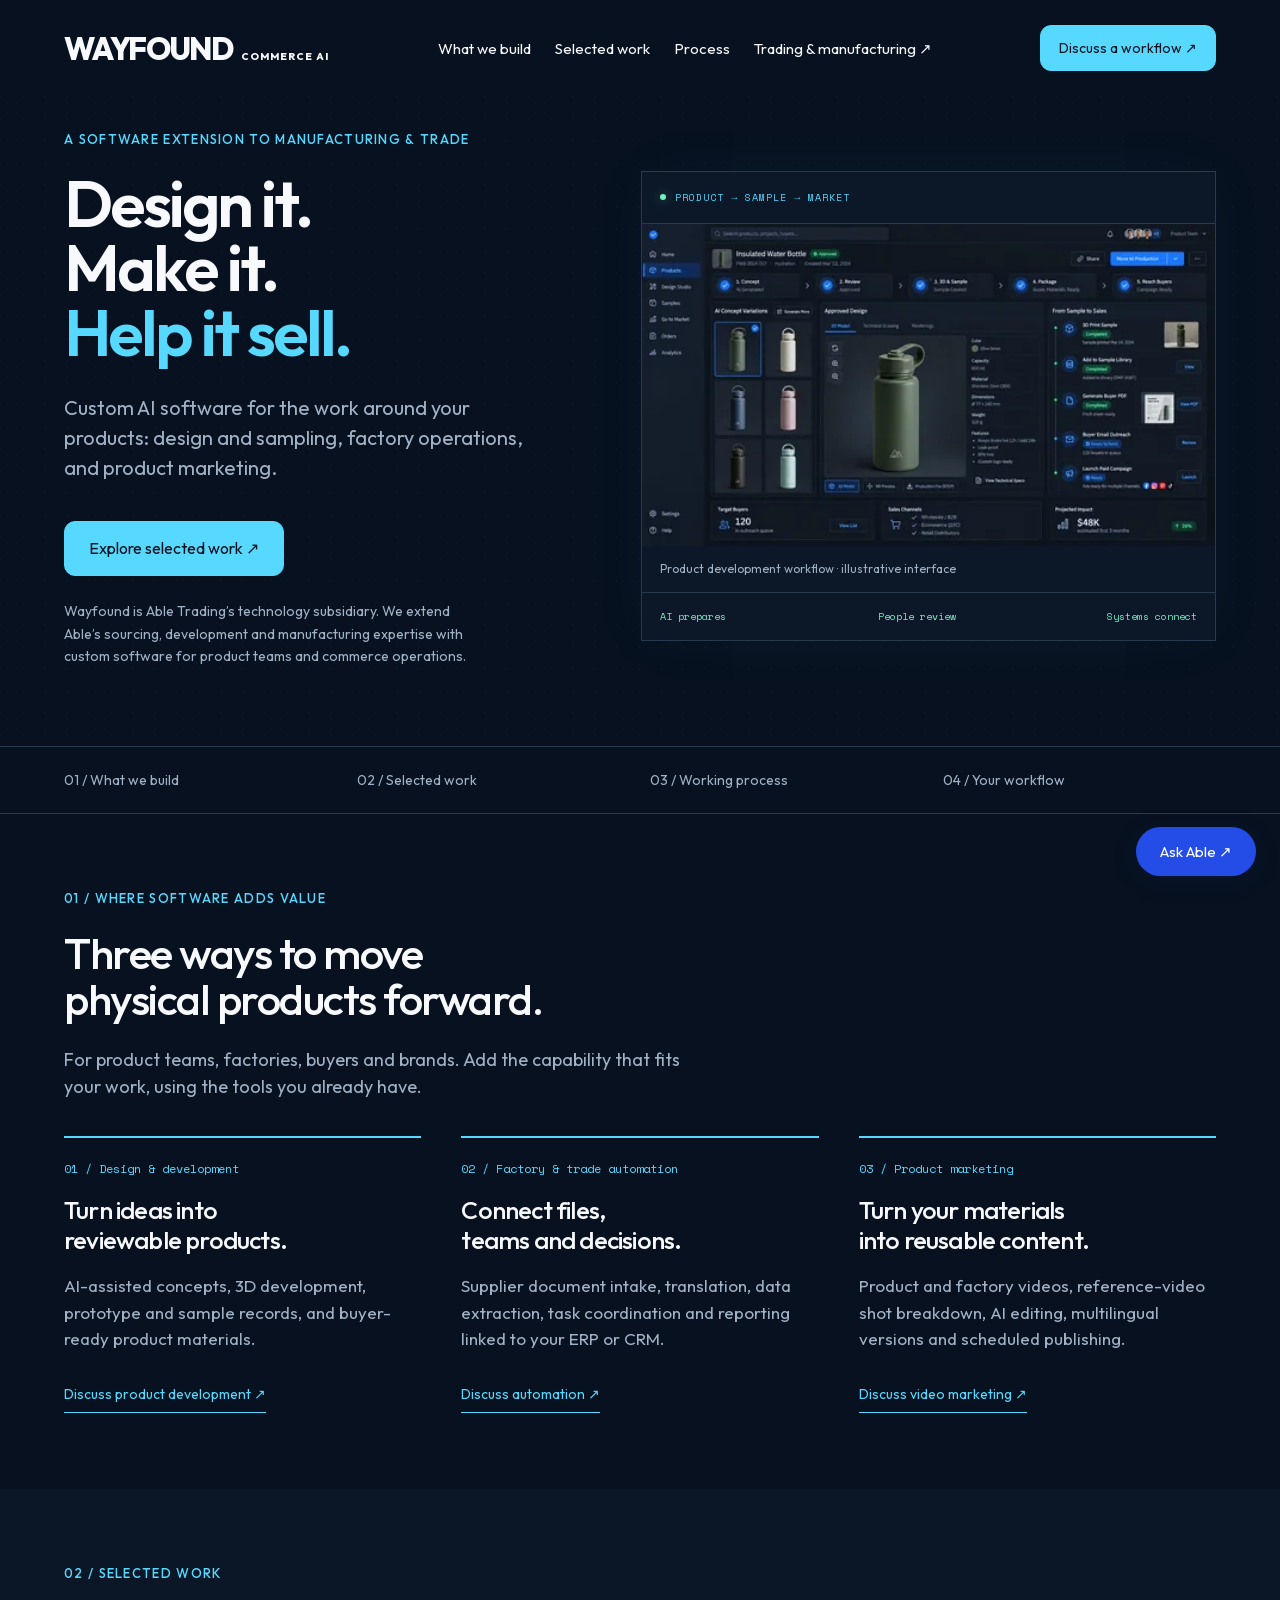
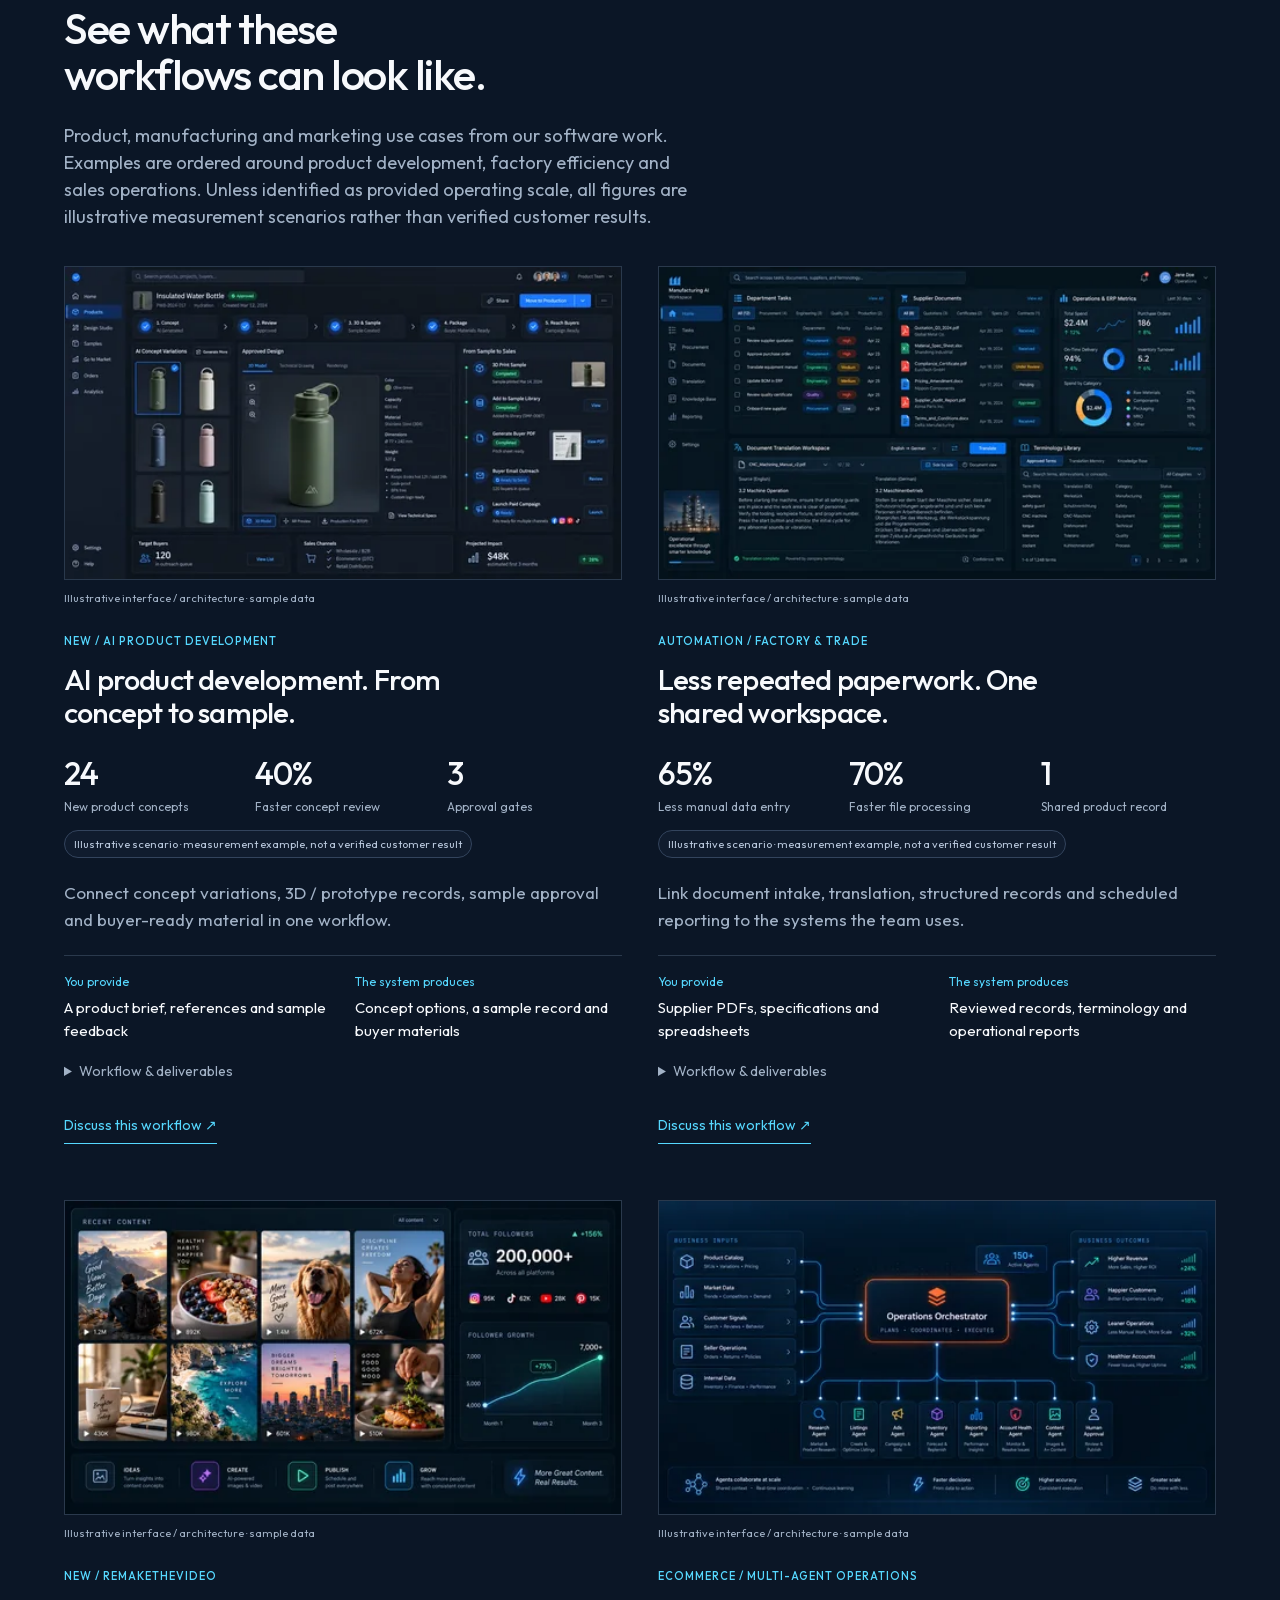
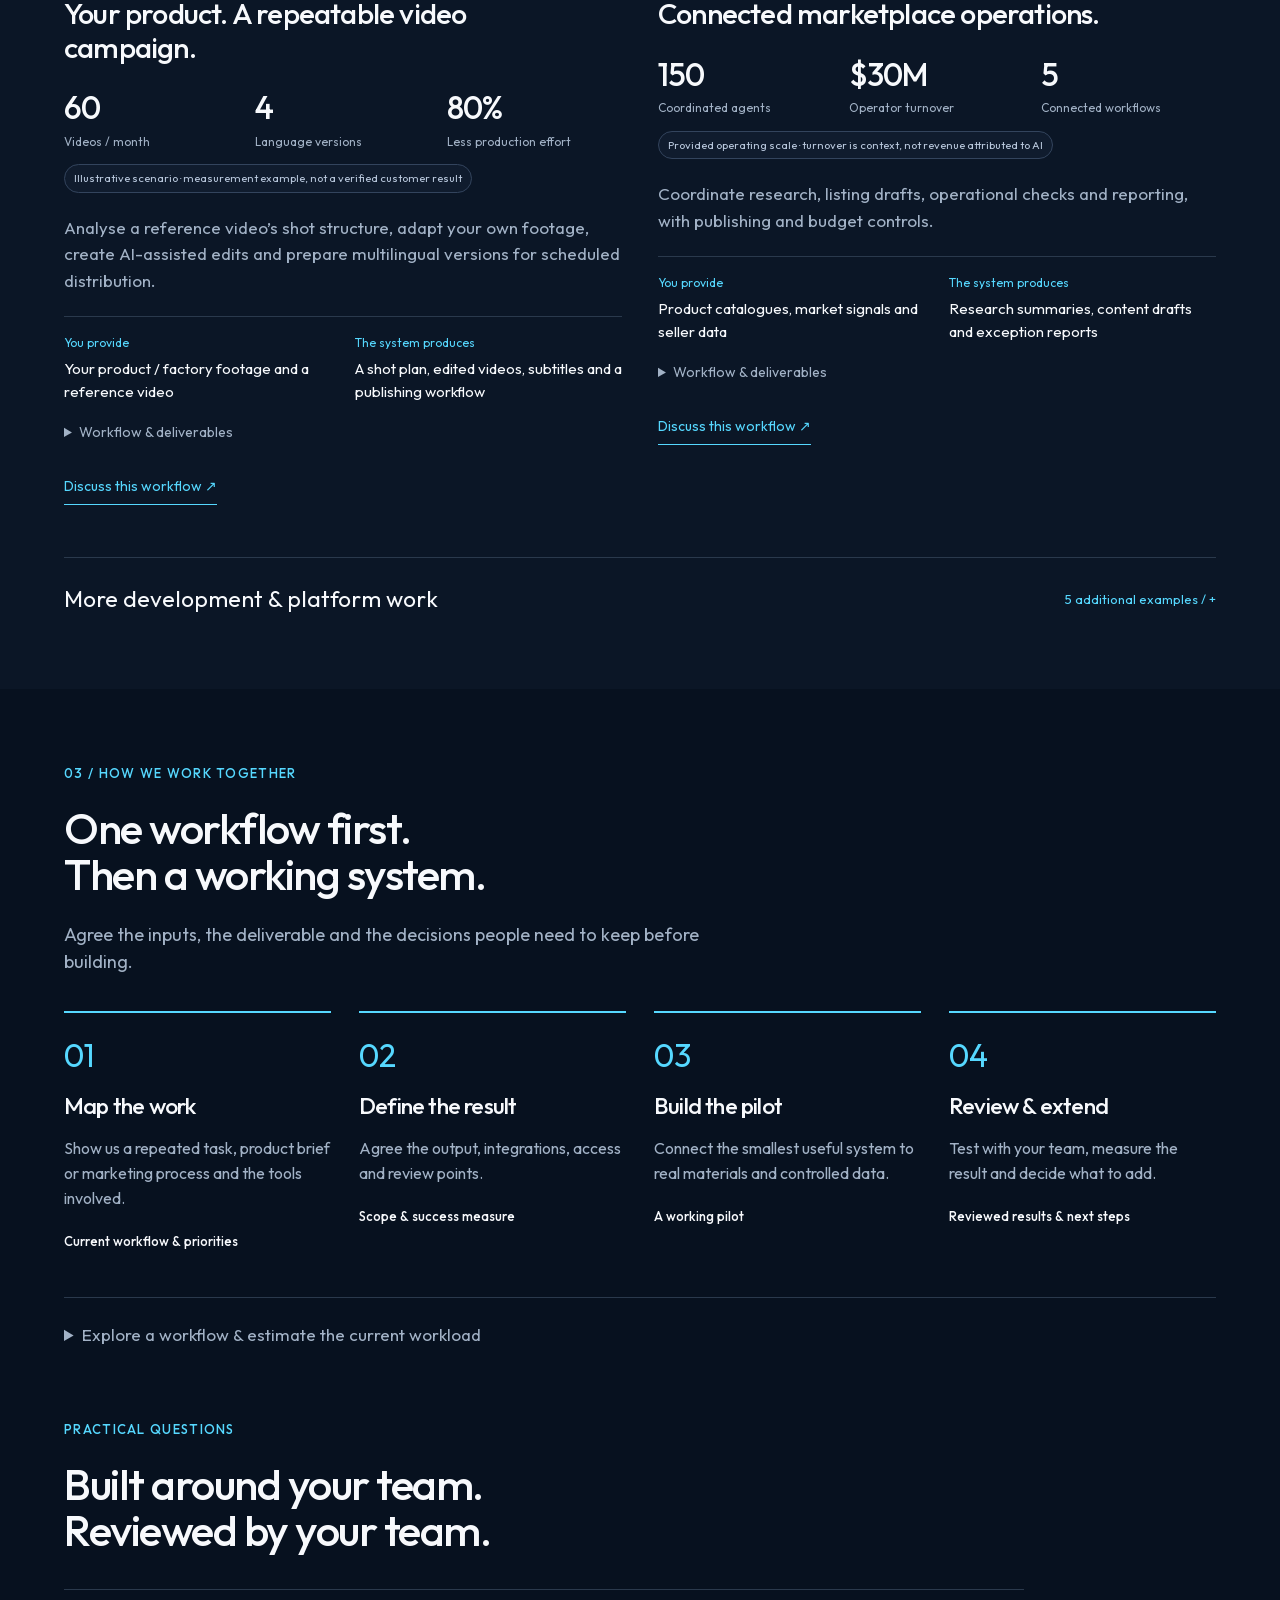
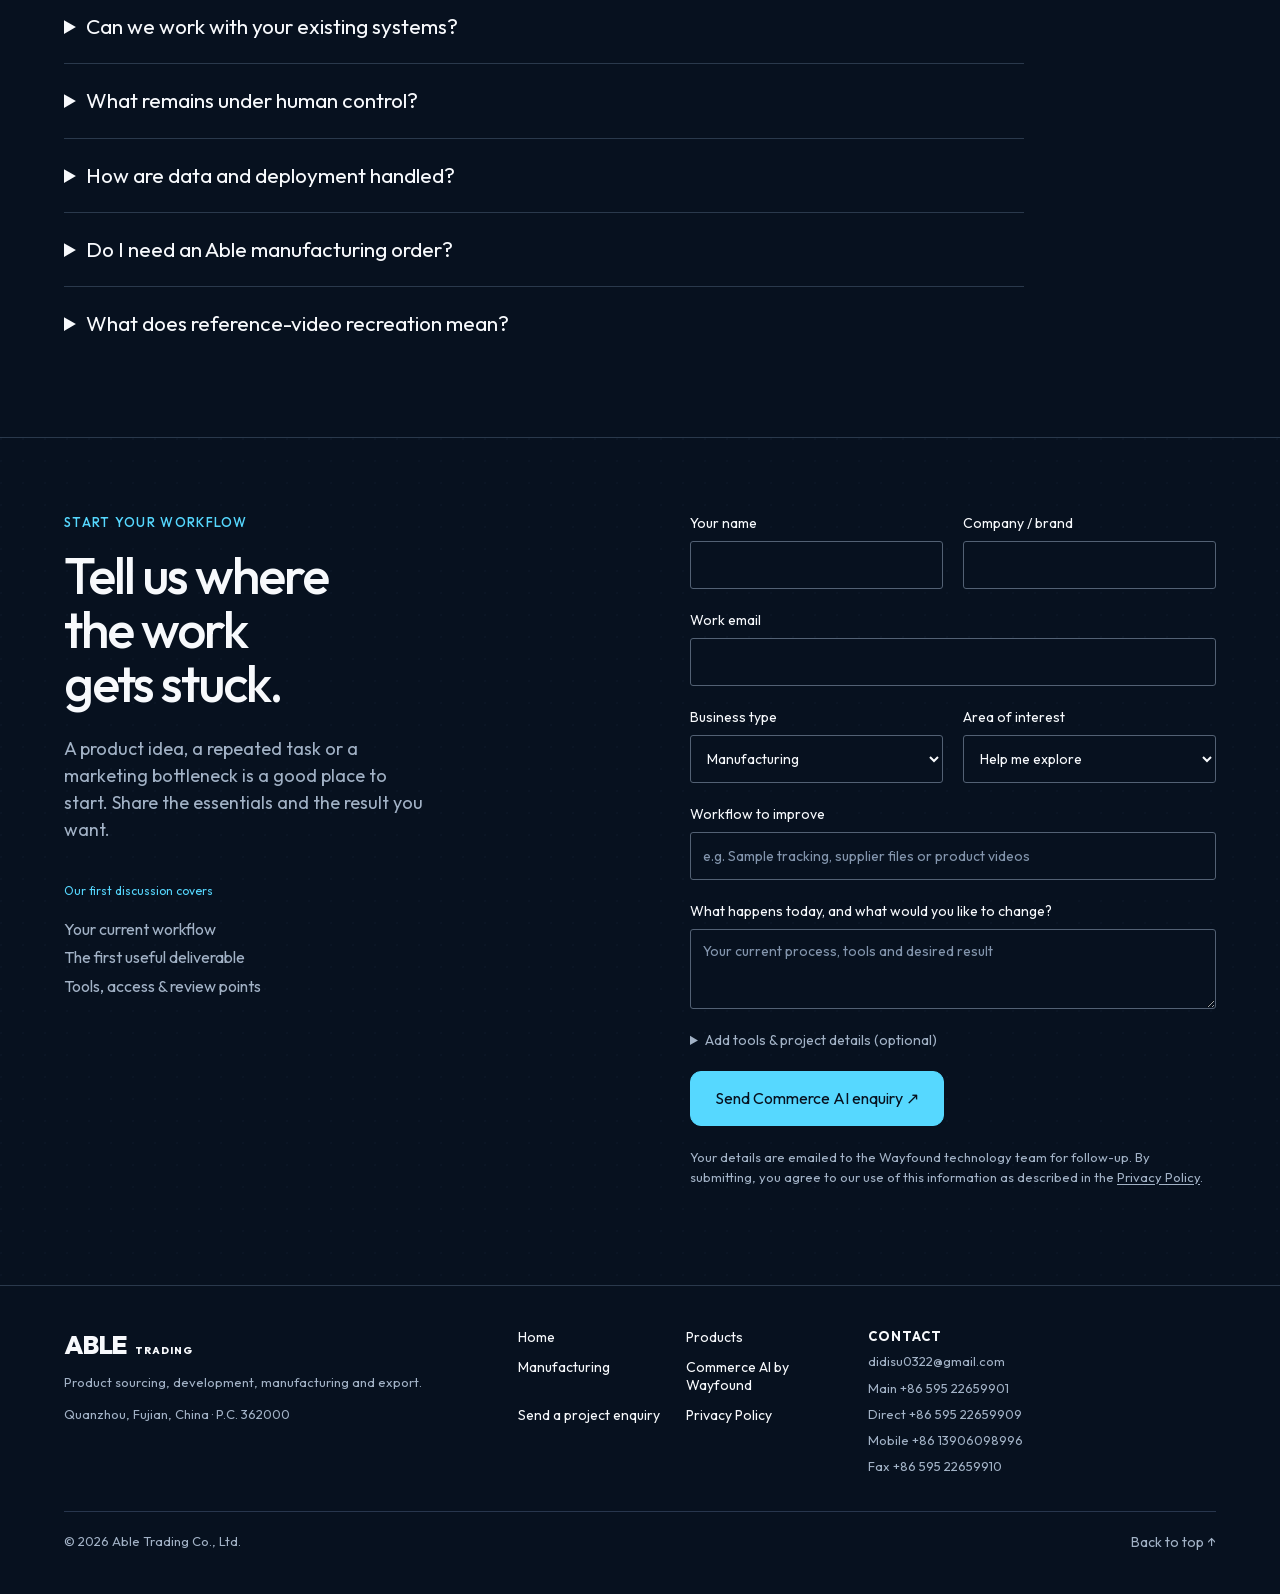
==== commit 7f816ddd: "chore: auto-sync 2026-09-28 13:23:05 CST" ====
--- a/commerce-ai.html
+++ b/commerce-ai.html
@@ -1,12 +1,12 @@
 <!doctype html>
-<html lang="en"><head><meta charset="utf-8"><meta name="viewport" content="width=device-width,initial-scale=1"><title>Commerce AI | Product Design, Factory Automation & Marketing | Wayfound</title><meta name="robots" content="index,follow,max-image-preview:large"><meta name="description" content="Commerce automation, AI operations, content workflows, and sales and service systems for importers, distributors, manufacturers and ecommerce teams."><link rel="canonical" href="https://able-sooty.vercel.app/commerce-ai.html"><meta property="og:title" content="Commerce AI | Wayfound by Able Trading"><meta property="og:description" content="Custom automation for product development, factory workflows and commerce operations."><meta property="og:type" content="website"><meta property="og:url" content="https://able-sooty.vercel.app/commerce-ai.html"><link rel="stylesheet" href="direction.css?v=commerce-2"><link rel="stylesheet" href="layout.css?v=commerce-2"><link rel="stylesheet" href="commerce.css?v=focus-2"><link rel="icon" href="data:image/svg+xml,%3Csvg xmlns='http://www.w3.org/2000/svg' viewBox='0 0 32 32'%3E%3Crect width='32' height='32' fill='%2307111F'/%3E%3Ctext x='3' y='24' fill='%2356D8FF' font-size='25' font-family='Arial' font-weight='bold'%3EW%3C/text%3E%3C/svg%3E"><script src="enquiry.js?v=seo-analytics-1" defer></script><script src="commerce.js?v=email-1" defer></script><link rel="stylesheet" href="site.css?v=seo-analytics-1"><script src="site.js?v=analytics-1" defer></script><meta property="og:image" content="https://able-sooty.vercel.app/assets/able-trading-og.jpg"><meta property="og:image:width" content="1200"><meta property="og:image:height" content="630"><meta property="og:image:alt" content="Colourful home décor and tabletop products developed by Able Trading"><meta name="twitter:card" content="summary_large_image"><meta name="twitter:title" content="Commerce AI | Wayfound by Able Trading"><meta name="twitter:description" content="Custom automation for product development, factory workflows and commerce operations."><meta name="twitter:image" content="https://able-sooty.vercel.app/assets/able-trading-og.jpg"><script src="analytics-config.js?v=3" defer></script><script src="analytics.js?v=3" defer></script><!-- Unified site identity and page schema --><script type="application/ld+json">{"@context":"https://schema.org","@graph":[{"@type":"Organization","@id":"https://able-sooty.vercel.app/#organization","name":"Able Trading Co., Ltd.","url":"https://able-sooty.vercel.app/","logo":{"@type":"ImageObject","url":"https://able-sooty.vercel.app/assets/able-trading-logo.svg"},"email":"didisu0322@gmail.com","address":{"@type":"PostalAddress","addressLocality":"Quanzhou","addressRegion":"Fujian","postalCode":"362000","addressCountry":"CN"},"contactPoint":[{"@type":"ContactPoint","contactType":"business enquiries","email":"didisu0322@gmail.com","telephone":"+86-595-22659901","faxNumber":"+86-595-22659910"},{"@type":"ContactPoint","contactType":"direct line","telephone":"+86-595-22659909"},{"@type":"ContactPoint","contactType":"mobile enquiries","telephone":"+86-13906098996"}]},{"@type":"WebPage","@id":"https://able-sooty.vercel.app/commerce-ai.html#webpage","url":"https://able-sooty.vercel.app/commerce-ai.html","name":"Commerce AI | Wayfound by Able Trading","description":"Commerce automation, AI operations, content workflows, and sales and service systems for importers, distributors and ecommerce teams.","publisher":{"@id":"https://able-sooty.vercel.app/#organization"}}]}</script></head>
+<html lang="en"><head><meta charset="utf-8"><meta name="viewport" content="width=device-width,initial-scale=1"><title>Commerce AI | Product Design, Factory Automation & Marketing | Wayfound</title><meta name="robots" content="index,follow,max-image-preview:large"><meta name="description" content="Commerce automation, AI operations, content workflows, and sales and service systems for importers, distributors, manufacturers and ecommerce teams."><link rel="canonical" href="https://able-sooty.vercel.app/commerce-ai.html"><meta property="og:title" content="Commerce AI | Wayfound by Able Trading"><meta property="og:description" content="Custom automation for product development, factory workflows and commerce operations."><meta property="og:type" content="website"><meta property="og:url" content="https://able-sooty.vercel.app/commerce-ai.html"><link rel="stylesheet" href="direction.css?v=commerce-2"><link rel="stylesheet" href="layout.css?v=commerce-2"><link rel="stylesheet" href="commerce.css?v=focus-2"><link rel="icon" href="data:image/svg+xml,%3Csvg xmlns='http://www.w3.org/2000/svg' viewBox='0 0 32 32'%3E%3Crect width='32' height='32' fill='%2307111F'/%3E%3Ctext x='3' y='24' fill='%2356D8FF' font-size='25' font-family='Arial' font-weight='bold'%3EW%3C/text%3E%3C/svg%3E"><script src="enquiry.js?v=seo-analytics-1" defer></script><script src="commerce.js?v=email-1" defer></script><link rel="stylesheet" href="site.css?v=performance-1"><script src="site.js?v=performance-1" defer></script><meta property="og:image" content="https://able-sooty.vercel.app/assets/able-trading-og.jpg"><meta property="og:image:width" content="1200"><meta property="og:image:height" content="630"><meta property="og:image:alt" content="Colourful home décor and tabletop products developed by Able Trading"><meta name="twitter:card" content="summary_large_image"><meta name="twitter:title" content="Commerce AI | Wayfound by Able Trading"><meta name="twitter:description" content="Custom automation for product development, factory workflows and commerce operations."><meta name="twitter:image" content="https://able-sooty.vercel.app/assets/able-trading-og.jpg"><script src="analytics-config.js?v=3" defer></script><script src="analytics.js?v=3" defer></script><!-- Unified site identity and page schema --><script type="application/ld+json">{"@context":"https://schema.org","@graph":[{"@type":"Organization","@id":"https://able-sooty.vercel.app/#organization","name":"Able Trading Co., Ltd.","url":"https://able-sooty.vercel.app/","logo":{"@type":"ImageObject","url":"https://able-sooty.vercel.app/assets/able-trading-logo.svg"},"email":"didisu0322@gmail.com","address":{"@type":"PostalAddress","addressLocality":"Quanzhou","addressRegion":"Fujian","postalCode":"362000","addressCountry":"CN"},"contactPoint":[{"@type":"ContactPoint","contactType":"business enquiries","email":"didisu0322@gmail.com","telephone":"+86-595-22659901","faxNumber":"+86-595-22659910"},{"@type":"ContactPoint","contactType":"direct line","telephone":"+86-595-22659909"},{"@type":"ContactPoint","contactType":"mobile enquiries","telephone":"+86-13906098996"}]},{"@type":"WebPage","@id":"https://able-sooty.vercel.app/commerce-ai.html#webpage","url":"https://able-sooty.vercel.app/commerce-ai.html","name":"Commerce AI | Wayfound by Able Trading","description":"Commerce automation, AI operations, content workflows, and sales and service systems for importers, distributors and ecommerce teams.","publisher":{"@id":"https://able-sooty.vercel.app/#organization"}}]}</script></head>
 <body class="commerce-page">
 <header class="site-header shell"><a class="brand" href="/" aria-label="Able Trading home">WAYFOUND<span>COMMERCE AI</span></a><nav aria-label="Main navigation"><a href="#services">What we build</a><a href="#work">Selected work</a><a href="#process">Process</a><a href="/">Trading & manufacturing ↗</a></nav><a class="button small" href="#contact" data-analytics-id="commerce_workflow_header" data-analytics-stream="tech">Discuss a workflow ↗</a></header>
 <main>
-<section class="hero shell" id="top"><div class="hero-copy"><p class="eyebrow">A software extension to manufacturing & trade</p><h1>Design it.<br>Make it.<br><span>Help it sell.</span></h1><p class="hero-lead">Custom AI software for the work around your products: design and sampling, factory operations, and product marketing.</p><a class="button" href="#work" data-analytics-id="commerce_explore_work" data-analytics-stream="tech">Explore selected work ↗</a><p class="commerce-context">Wayfound is Able Trading’s technology subsidiary. We extend Able’s sourcing, development and manufacturing expertise with custom software for product teams and commerce operations.</p></div><figure class="commerce-hero-art"><div class="terminal-label"><span class="status-dot"></span> PRODUCT → SAMPLE → MARKET</div><img src="assets/optimized/work/product-development.webp" width="1672" height="941" fetchpriority="high" alt="Illustrative product development workspace connecting concepts, 3D, samples and buyer material." srcset="assets/optimized/work/product-development-480.webp 480w, assets/optimized/work/product-development-800.webp 800w, assets/optimized/work/product-development-1200.webp 1200w" sizes="(max-width: 767px) calc(100vw - 32px), 50vw"><figcaption>Product development workflow · illustrative interface</figcaption><div class="hero-workflow"><span>AI prepares</span><span>People review</span><span>Systems connect</span></div></figure></section>
+<section class="hero shell" id="top"><div class="hero-copy"><p class="eyebrow">A software extension to manufacturing & trade</p><h1>Design it.<br>Make it.<br><span>Help it sell.</span></h1><p class="hero-lead">Custom AI software for the work around your products: design and sampling, factory operations, and product marketing.</p><a class="button" href="#work" data-analytics-id="commerce_explore_work" data-analytics-stream="tech">Explore selected work ↗</a><p class="commerce-context">Wayfound is Able Trading’s technology subsidiary. We extend Able’s sourcing, development and manufacturing expertise with custom software for product teams and commerce operations.</p></div><figure class="commerce-hero-art"><div class="terminal-label"><span class="status-dot"></span> PRODUCT → SAMPLE → MARKET</div><img src="assets/optimized/work/product-development.webp" width="1672" height="941" fetchpriority="high" alt="Illustrative product development workspace connecting concepts, 3D, samples and buyer material." srcset="assets/optimized/work/product-development-480.webp 480w, assets/optimized/work/product-development-800.webp 800w, assets/optimized/work/product-development-1200.webp 1200w, assets/optimized/work/product-development.webp 1600w" sizes="(max-width: 767px) calc(100vw - 32px), 50vw"><figcaption>Product development workflow · illustrative interface</figcaption><div class="hero-workflow"><span>AI prepares</span><span>People review</span><span>Systems connect</span></div></figure></section>
 <nav class="page-route shell" aria-label="Page sections"><a href="#services">01 / What we build</a><a href="#work">02 / Selected work</a><a href="#process">03 / Working process</a><a href="#contact">04 / Your workflow</a></nav>
 <section class="section shell" id="services"><div class="section-heading"><p class="eyebrow">01 / Where software adds value</p><h2>Three ways to move<br>physical products forward.</h2><p>For product teams, factories, buyers and brands. Add the capability that fits your work, using the tools you already have.</p></div><div class="service-list"><article><span class="service-number">01 / Design & development</span><h3>Turn ideas into<br>reviewable products.</h3><p>AI-assisted concepts, 3D development, prototype and sample records, and buyer-ready product materials.</p><button class="text-button" data-workflow="AI product development">Discuss product development ↗</button></article><article><span class="service-number">02 / Factory & trade automation</span><h3>Connect files,<br>teams and decisions.</h3><p>Supplier document intake, translation, data extraction, task coordination and reporting linked to your ERP or CRM.</p><button class="text-button" data-workflow="Factory & trade automation">Discuss automation ↗</button></article><article><span class="service-number">03 / Product marketing</span><h3>Turn your materials<br>into reusable content.</h3><p>Product and factory videos, reference-video shot breakdown, AI editing, multilingual versions and scheduled publishing.</p><button class="text-button" data-workflow="Video marketing & automation">Discuss video marketing ↗</button></article></div></section>
-<section class="section work-section" id="work"><div class="shell"><div class="section-heading"><p class="eyebrow">02 / Selected work</p><h2>See what these<br>workflows can look like.</h2><p>Product, manufacturing and marketing use cases from our software work. Examples are ordered around product development, factory efficiency and sales operations. Illustrative KPI scenarios are labelled; they show how project results can be measured.</p></div><div class="work-grid"><article class="work-card"><div class="work-image"><img src="assets/optimized/work/product-development.webp" width="1672" height="941" loading="lazy" decoding="async" alt="AI product development. From concept to sample. Illustrative interface with sample data." srcset="assets/optimized/work/product-development-480.webp 480w, assets/optimized/work/product-development-800.webp 800w, assets/optimized/work/product-development-1200.webp 1200w" sizes="(max-width: 767px) calc(100vw - 32px), 50vw"></div><div class="work-caption">Illustrative interface / architecture · sample data</div><p class="eyebrow work-tag">NEW / AI PRODUCT DEVELOPMENT</p><h3>AI product development. From concept to sample.</h3><div class="case-kpis" aria-label="Illustrative KPI scenario"><div><strong>24</strong><span>New product concepts</span></div><div><strong>40%</strong><span>Faster concept review</span></div><div><strong>3</strong><span>Approval gates</span></div></div><p class="kpi-provenance">Illustrative KPI scenario</p><p>Connect concept variations, 3D / prototype records, sample approval and buyer-ready material in one workflow.</p><dl class="case-outputs"><div><dt>You provide</dt><dd>A product brief, references and sample feedback</dd></div><div><dt>The system produces</dt><dd>Concept options, a sample record and buyer materials</dd></div></dl><details class="case-detail"><summary>Workflow & deliverables</summary><p>Start with a product reference or commercial brief. Explore concept variations, develop the selected direction in 3D and track prototypes and samples. Approved product records can feed a buyer PDF and outreach drafts. Material choices, engineering feasibility and production release stay with the product team.</p></details><button class="text-button" data-workflow="AI product development">Discuss this workflow ↗</button></article><article class="work-card"><div class="work-image"><img src="assets/optimized/work/manufacturing-workspace.webp" width="1672" height="941" loading="lazy" decoding="async" alt="Less repeated paperwork. One shared workspace. Illustrative interface with sample data." srcset="assets/optimized/work/manufacturing-workspace-480.webp 480w, assets/optimized/work/manufacturing-workspace-800.webp 800w, assets/optimized/work/manufacturing-workspace-1200.webp 1200w" sizes="(max-width: 767px) calc(100vw - 32px), 50vw"></div><div class="work-caption">Illustrative interface / architecture · sample data</div><p class="eyebrow work-tag">AUTOMATION / FACTORY &amp; TRADE</p><h3>Less repeated paperwork. One shared workspace.</h3><div class="case-kpis" aria-label="Illustrative KPI scenario"><div><strong>65%</strong><span>Less manual data entry</span></div><div><strong>70%</strong><span>Faster file processing</span></div><div><strong>1</strong><span>Shared product record</span></div></div><p class="kpi-provenance">Illustrative KPI scenario</p><p>Link document intake, translation, structured records and scheduled reporting to the systems the team uses.</p><dl class="case-outputs"><div><dt>You provide</dt><dd>Supplier PDFs, specifications and spreadsheets</dd></div><div><dt>The system produces</dt><dd>Reviewed records, terminology and operational reports</dd></div></dl><details class="case-detail"><summary>Workflow & deliverables</summary><p>Bring multilingual files into a document workspace; draft translations with agreed terminology; extract fields for review; route updates to knowledge, ERP or reporting workflows. People confirm prices, specifications and purchasing decisions.</p></details><button class="text-button" data-workflow="Factory &amp; trade automation">Discuss this workflow ↗</button></article><article class="work-card"><div class="work-image"><img src="assets/optimized/work/video-marketing.webp" width="1672" height="941" loading="lazy" decoding="async" alt="Your product. A repeatable video campaign. Illustrative interface with sample data." srcset="assets/optimized/work/video-marketing-480.webp 480w, assets/optimized/work/video-marketing-800.webp 800w, assets/optimized/work/video-marketing-1200.webp 1200w" sizes="(max-width: 767px) calc(100vw - 32px), 50vw"></div><div class="work-caption">Illustrative interface / architecture · sample data</div><p class="eyebrow work-tag">NEW / REMAKETHEVIDEO</p><h3>Your product. A repeatable video campaign.</h3><div class="case-kpis" aria-label="Illustrative KPI scenario"><div><strong>60</strong><span>Videos / month</span></div><div><strong>4</strong><span>Language versions</span></div><div><strong>80%</strong><span>Less production effort</span></div></div><p class="kpi-provenance">Illustrative KPI scenario</p><p>Analyse a reference video’s shot structure, adapt your own footage, create AI-assisted edits and prepare multilingual versions for scheduled distribution.</p><dl class="case-outputs"><div><dt>You provide</dt><dd>Your product / factory footage and a reference video</dd></div><div><dt>The system produces</dt><dd>A shot plan, edited videos, subtitles and a publishing workflow</dd></div></dl><details class="case-detail"><summary>Workflow & deliverables</summary><p>Reference → shot breakdown → your footage + AI-generated material → edit and multilingual subtitles → review → scheduled publishing. Reuse pacing, transitions and subtitle structure across different products. Self-service and custom editing are available; supported accounts and distribution platforms are confirmed per project. Views, enquiries and sales depend on the content and campaign.</p></details><button class="text-button" data-workflow="Video marketing &amp; automation">Discuss this workflow ↗</button></article><article class="work-card"><div class="work-image"><img src="assets/optimized/work/marketplace-agents.webp" width="1672" height="941" loading="lazy" decoding="async" alt="Connected marketplace operations. Illustrative interface with sample data." srcset="assets/optimized/work/marketplace-agents-480.webp 480w, assets/optimized/work/marketplace-agents-800.webp 800w, assets/optimized/work/marketplace-agents-1200.webp 1200w" sizes="(max-width: 767px) calc(100vw - 32px), 50vw"></div><div class="work-caption">Illustrative interface / architecture · sample data</div><p class="eyebrow work-tag">ECOMMERCE / MULTI-AGENT OPERATIONS</p><h3>Connected marketplace operations.</h3><div class="case-kpis" aria-label="Provided business scale"><div><strong>150</strong><span>Coordinated agents</span></div><div><strong>$30M</strong><span>Operator turnover</span></div><div><strong>5</strong><span>Connected workflows</span></div></div><p class="kpi-provenance">Provided business scale · turnover is business context; incremental revenue from AI is not measured here.</p><p>Coordinate research, listing drafts, operational checks and reporting, with publishing and budget controls.</p><dl class="case-outputs"><div><dt>You provide</dt><dd>Product catalogues, market signals and seller data</dd></div><div><dt>The system produces</dt><dd>Research summaries, content drafts and exception reports</dd></div></dl><details class="case-detail"><summary>Workflow & deliverables</summary><p>A multi-agent architecture connects product research, listings, advertising, inventory, content and account checks. The operating scale above was supplied by Able for this case. The diagram’s growth percentages remain illustrative.</p></details><button class="text-button" data-workflow="Marketplace operations">Discuss this workflow ↗</button></article></div><details class="additional-work"><summary>More development & platform work <span>5 additional examples / +</span></summary><div class="work-grid"><article class="work-card"><div class="work-image"><img src="assets/optimized/work/engineering-workstation.webp" width="1672" height="941" loading="lazy" decoding="async" alt="AI-assisted changes. With engineering review. Illustrative interface with sample data." srcset="assets/optimized/work/engineering-workstation-480.webp 480w, assets/optimized/work/engineering-workstation-800.webp 800w, assets/optimized/work/engineering-workstation-1200.webp 1200w" sizes="(max-width: 767px) calc(100vw - 32px), 50vw"></div><div class="work-caption">Illustrative interface / architecture · sample data</div><p class="eyebrow work-tag">ENGINEERING / AI WORKSTATION</p><h3>AI-assisted changes. With engineering review.</h3><div class="case-kpis" aria-label="Illustrative KPI scenario"><div><strong>30%</strong><span>Faster design revisions</span></div><div><strong>50%</strong><span>Less drawing admin</span></div><div><strong>1</strong><span>Revision history</span></div></div><p class="kpi-provenance">Illustrative KPI scenario</p><p>Explore an engineering assistant for change proposals, impact checks and version review alongside CAD and project files.</p><dl class="case-outputs"><div><dt>You provide</dt><dd>CAD files, drawings and an engineer’s change request</dd></div><div><dt>The system produces</dt><dd>A proposed revision and a reviewable impact summary</dd></div></dl><details class="case-detail"><summary>Workflow & deliverables</summary><p>A manufacturing software use case: read a change request, prepare a revision proposal, identify affected drawings and linked records, and give engineers a version comparison. CAD and production-system integrations are scoped to each project. A qualified engineer approves the final design.</p></details><button class="text-button" data-workflow="AI engineering workstation">Discuss this workflow ↗</button></article><article class="work-card"><div class="work-image"><img src="assets/optimized/work/website-builder.webp" width="1672" height="941" loading="lazy" decoding="async" alt="From company materials to a buyer-facing website. Illustrative interface with sample data." srcset="assets/optimized/work/website-builder-480.webp 480w, assets/optimized/work/website-builder-800.webp 800w, assets/optimized/work/website-builder-1200.webp 1200w" sizes="(max-width: 767px) calc(100vw - 32px), 50vw"></div><div class="work-caption">Illustrative interface / architecture · sample data</div><p class="eyebrow work-tag">EXPORT / WEBSITE DEVELOPMENT</p><h3>From company materials to a buyer-facing website.</h3><div class="case-kpis" aria-label="Workflow deliverables"><div><strong>1</strong><span>Website from a brochure</span></div><div><strong>4</strong><span>Build stages</span></div><div><strong>100%</strong><span>Source-code handoff</span></div></div><p class="kpi-provenance">Workflow deliverables</p><p>Structure company and product materials into reviewed web pages and hand over editable source code.</p><dl class="case-outputs"><div><dt>You provide</dt><dd>Brochures, product data, images and brand materials</dd></div><div><dt>The system produces</dt><dd>A reviewed website and editable source files</dd></div></dl><details class="case-detail"><summary>Workflow & deliverables</summary><p>Organise the supplied material, define page structure, review translations, build the website and prepare a source-code handoff. Hosting, integrations and ongoing updates are agreed as part of the project.</p></details><button class="text-button" data-workflow="Website development">Discuss this workflow ↗</button></article><article class="work-card"><div class="work-image"><img src="assets/optimized/work/sku-visibility.webp" width="1672" height="941" loading="lazy" decoding="async" alt="See where products appear in AI answers. Illustrative interface with sample data." srcset="assets/optimized/work/sku-visibility-480.webp 480w, assets/optimized/work/sku-visibility-800.webp 800w, assets/optimized/work/sku-visibility-1200.webp 1200w" sizes="(max-width: 767px) calc(100vw - 32px), 50vw"></div><div class="work-caption">Illustrative interface / architecture · sample data</div><p class="eyebrow work-tag">PRODUCT INTELLIGENCE / AI VISIBILITY</p><h3>See where products appear in AI answers.</h3><div class="case-kpis" aria-label="Illustrative KPI scenario"><div><strong>240</strong><span>SKUs benchmarked</span></div><div><strong>7</strong><span>Competitors compared</span></div><div><strong>1</strong><span>Priority action report</span></div></div><p class="kpi-provenance">Illustrative KPI scenario</p><p>Bring SKU-level AI visibility, citations and competitor comparisons into a prioritised action list.</p><dl class="case-outputs"><div><dt>You provide</dt><dd>Product records, AI answer samples and competitor signals</dd></div><div><dt>The system produces</dt><dd>A visibility comparison and content priorities</dd></div></dl><details class="case-detail"><summary>Workflow & deliverables</summary><p>This is a visibility and benchmarking use case. It helps identify questions and content gaps to investigate; it does not validate demand or guarantee a bestselling product.</p></details><button class="text-button" data-workflow="SKU visibility &amp; benchmarking">Discuss this workflow ↗</button></article><article class="work-card"><div class="work-image"><img src="assets/optimized/work/business-ai.webp" width="1672" height="941" loading="lazy" decoding="async" alt="One access layer for business AI. Illustrative interface with sample data." srcset="assets/optimized/work/business-ai-480.webp 480w, assets/optimized/work/business-ai-800.webp 800w, assets/optimized/work/business-ai-1200.webp 1200w" sizes="(max-width: 767px) calc(100vw - 32px), 50vw"></div><div class="work-caption">Illustrative interface / architecture · sample data</div><p class="eyebrow work-tag">CUSTOM DEVELOPMENT / ENTERPRISE AI</p><h3>One access layer for business AI.</h3><div class="case-kpis" aria-label="Architecture illustration"><div><strong>11</strong><span>Model adapters</span></div><div><strong>4</strong><span>Routing strategies</span></div><div><strong>7</strong><span>Usage-limit dimensions</span></div></div><p class="kpi-provenance">Architecture illustration</p><p>Design shared routing, permissions, usage limits and audit records for business applications.</p><dl class="case-outputs"><div><dt>You provide</dt><dd>Model providers, application needs and access rules</dd></div><div><dt>The system produces</dt><dd>A shared model-access and control layer</dd></div></dl><details class="case-detail"><summary>Workflow & deliverables</summary><p>A reference architecture for employee assistants, support, content, engineering and internal tools. Model choice, deployment, routing, budgets and audit requirements are scoped around the organisation.</p></details><button class="text-button" data-workflow="Enterprise AI development">Discuss this workflow ↗</button></article><article class="work-card"><div class="work-image"><img src="assets/optimized/work/travel-aigc.webp" width="1672" height="941" loading="lazy" decoding="async" alt="AIGC infrastructure for a tourism platform. Illustrative interface with sample data." srcset="assets/optimized/work/travel-aigc-480.webp 480w, assets/optimized/work/travel-aigc-800.webp 800w, assets/optimized/work/travel-aigc-1200.webp 1200w" sizes="(max-width: 767px) calc(100vw - 32px), 50vw"></div><div class="work-caption">Illustrative interface / architecture · sample data</div><p class="eyebrow work-tag">OTHER INDUSTRIES / AIGC PLATFORM</p><h3>AIGC infrastructure for a tourism platform.</h3><div class="case-kpis" aria-label="Architecture scope"><div><strong>6</strong><span>Model capabilities</span></div><div><strong>1</strong><span>Shared access layer</span></div><div><strong>3</strong><span>Usage &amp; cost controls</span></div></div><p class="kpi-provenance">Architecture scope</p><p>Connect model access, cost visibility and application workflows through one controlled layer.</p><dl class="case-outputs"><div><dt>You provide</dt><dd>Content services, business applications and AI providers</dd></div><div><dt>The system produces</dt><dd>Routing, usage visibility and application integration</dd></div></dl><details class="case-detail"><summary>Workflow & deliverables</summary><p>A wider software-development example beyond physical commerce. Content operations, customer assistance and internal applications can share routing, metering and policy controls. The supplied visual is a platform illustration, not proof of a completed tender or production deployment.</p></details><button class="text-button" data-workflow="AIGC platform development">Discuss this workflow ↗</button></article></div></details></div></section>
+<section class="section work-section" id="work"><div class="shell"><div class="section-heading"><p class="eyebrow">02 / Selected work</p><h2>See what these<br>workflows can look like.</h2><p>Product, manufacturing and marketing use cases from our software work. Examples are ordered around product development, factory efficiency and sales operations. Unless identified as provided operating scale, all figures are illustrative measurement scenarios rather than verified customer results.</p></div><div class="work-grid"><article class="work-card"><div class="work-image"><img src="assets/optimized/work/product-development.webp" width="1672" height="941" loading="lazy" decoding="async" alt="AI product development. From concept to sample. Illustrative interface with sample data." srcset="assets/optimized/work/product-development-480.webp 480w, assets/optimized/work/product-development-800.webp 800w, assets/optimized/work/product-development-1200.webp 1200w, assets/optimized/work/product-development.webp 1600w" sizes="(max-width: 767px) calc(100vw - 32px), 50vw"></div><div class="work-caption">Illustrative interface / architecture · sample data</div><p class="eyebrow work-tag">NEW / AI PRODUCT DEVELOPMENT</p><h3>AI product development. From concept to sample.</h3><div class="case-kpis" aria-label="Illustrative KPI scenario"><div><strong>24</strong><span>New product concepts</span></div><div><strong>40%</strong><span>Faster concept review</span></div><div><strong>3</strong><span>Approval gates</span></div></div><p class="kpi-provenance">Illustrative scenario · measurement example, not a verified customer result</p><p>Connect concept variations, 3D / prototype records, sample approval and buyer-ready material in one workflow.</p><dl class="case-outputs"><div><dt>You provide</dt><dd>A product brief, references and sample feedback</dd></div><div><dt>The system produces</dt><dd>Concept options, a sample record and buyer materials</dd></div></dl><details class="case-detail"><summary>Workflow & deliverables</summary><p>Start with a product reference or commercial brief. Explore concept variations, develop the selected direction in 3D and track prototypes and samples. Approved product records can feed a buyer PDF and outreach drafts. Material choices, engineering feasibility and production release stay with the product team.</p></details><button class="text-button" data-workflow="AI product development">Discuss this workflow ↗</button></article><article class="work-card"><div class="work-image"><img src="assets/optimized/work/manufacturing-workspace.webp" width="1672" height="941" loading="lazy" decoding="async" alt="Less repeated paperwork. One shared workspace. Illustrative interface with sample data." srcset="assets/optimized/work/manufacturing-workspace-480.webp 480w, assets/optimized/work/manufacturing-workspace-800.webp 800w, assets/optimized/work/manufacturing-workspace-1200.webp 1200w, assets/optimized/work/manufacturing-workspace.webp 1600w" sizes="(max-width: 767px) calc(100vw - 32px), 50vw"></div><div class="work-caption">Illustrative interface / architecture · sample data</div><p class="eyebrow work-tag">AUTOMATION / FACTORY &amp; TRADE</p><h3>Less repeated paperwork. One shared workspace.</h3><div class="case-kpis" aria-label="Illustrative KPI scenario"><div><strong>65%</strong><span>Less manual data entry</span></div><div><strong>70%</strong><span>Faster file processing</span></div><div><strong>1</strong><span>Shared product record</span></div></div><p class="kpi-provenance">Illustrative scenario · measurement example, not a verified customer result</p><p>Link document intake, translation, structured records and scheduled reporting to the systems the team uses.</p><dl class="case-outputs"><div><dt>You provide</dt><dd>Supplier PDFs, specifications and spreadsheets</dd></div><div><dt>The system produces</dt><dd>Reviewed records, terminology and operational reports</dd></div></dl><details class="case-detail"><summary>Workflow & deliverables</summary><p>Bring multilingual files into a document workspace; draft translations with agreed terminology; extract fields for review; route updates to knowledge, ERP or reporting workflows. People confirm prices, specifications and purchasing decisions.</p></details><button class="text-button" data-workflow="Factory &amp; trade automation">Discuss this workflow ↗</button></article><article class="work-card"><div class="work-image"><img src="assets/optimized/work/video-marketing.webp" width="1672" height="941" loading="lazy" decoding="async" alt="Your product. A repeatable video campaign. Illustrative interface with sample data." srcset="assets/optimized/work/video-marketing-480.webp 480w, assets/optimized/work/video-marketing-800.webp 800w, assets/optimized/work/video-marketing-1200.webp 1200w, assets/optimized/work/video-marketing.webp 1600w" sizes="(max-width: 767px) calc(100vw - 32px), 50vw"></div><div class="work-caption">Illustrative interface / architecture · sample data</div><p class="eyebrow work-tag">NEW / REMAKETHEVIDEO</p><h3>Your product. A repeatable video campaign.</h3><div class="case-kpis" aria-label="Illustrative KPI scenario"><div><strong>60</strong><span>Videos / month</span></div><div><strong>4</strong><span>Language versions</span></div><div><strong>80%</strong><span>Less production effort</span></div></div><p class="kpi-provenance">Illustrative scenario · measurement example, not a verified customer result</p><p>Analyse a reference video’s shot structure, adapt your own footage, create AI-assisted edits and prepare multilingual versions for scheduled distribution.</p><dl class="case-outputs"><div><dt>You provide</dt><dd>Your product / factory footage and a reference video</dd></div><div><dt>The system produces</dt><dd>A shot plan, edited videos, subtitles and a publishing workflow</dd></div></dl><details class="case-detail"><summary>Workflow & deliverables</summary><p>Reference → shot breakdown → your footage + AI-generated material → edit and multilingual subtitles → review → scheduled publishing. Reuse pacing, transitions and subtitle structure across different products. Self-service and custom editing are available; supported accounts and distribution platforms are confirmed per project. Views, enquiries and sales depend on the content and campaign.</p></details><button class="text-button" data-workflow="Video marketing &amp; automation">Discuss this workflow ↗</button></article><article class="work-card"><div class="work-image"><img src="assets/optimized/work/marketplace-agents.webp" width="1672" height="941" loading="lazy" decoding="async" alt="Connected marketplace operations. Illustrative interface with sample data." srcset="assets/optimized/work/marketplace-agents-480.webp 480w, assets/optimized/work/marketplace-agents-800.webp 800w, assets/optimized/work/marketplace-agents-1200.webp 1200w, assets/optimized/work/marketplace-agents.webp 1600w" sizes="(max-width: 767px) calc(100vw - 32px), 50vw"></div><div class="work-caption">Illustrative interface / architecture · sample data</div><p class="eyebrow work-tag">ECOMMERCE / MULTI-AGENT OPERATIONS</p><h3>Connected marketplace operations.</h3><div class="case-kpis" aria-label="Provided business scale"><div><strong>150</strong><span>Coordinated agents</span></div><div><strong>$30M</strong><span>Operator turnover</span></div><div><strong>5</strong><span>Connected workflows</span></div></div><p class="kpi-provenance">Provided operating scale · turnover is context, not revenue attributed to AI</p><p>Coordinate research, listing drafts, operational checks and reporting, with publishing and budget controls.</p><dl class="case-outputs"><div><dt>You provide</dt><dd>Product catalogues, market signals and seller data</dd></div><div><dt>The system produces</dt><dd>Research summaries, content drafts and exception reports</dd></div></dl><details class="case-detail"><summary>Workflow & deliverables</summary><p>A multi-agent architecture connects product research, listings, advertising, inventory, content and account checks. The operating scale above was supplied by Able for this case. The diagram’s growth percentages remain illustrative.</p></details><button class="text-button" data-workflow="Marketplace operations">Discuss this workflow ↗</button></article></div><details class="additional-work"><summary>More development & platform work <span>5 additional examples / +</span></summary><div class="work-grid"><article class="work-card"><div class="work-image"><img src="assets/optimized/work/engineering-workstation.webp" width="1672" height="941" loading="lazy" decoding="async" alt="AI-assisted changes. With engineering review. Illustrative interface with sample data." srcset="assets/optimized/work/engineering-workstation-480.webp 480w, assets/optimized/work/engineering-workstation-800.webp 800w, assets/optimized/work/engineering-workstation-1200.webp 1200w, assets/optimized/work/engineering-workstation.webp 1600w" sizes="(max-width: 767px) calc(100vw - 32px), 50vw"></div><div class="work-caption">Illustrative interface / architecture · sample data</div><p class="eyebrow work-tag">ENGINEERING / AI WORKSTATION</p><h3>AI-assisted changes. With engineering review.</h3><div class="case-kpis" aria-label="Illustrative KPI scenario"><div><strong>30%</strong><span>Faster design revisions</span></div><div><strong>50%</strong><span>Less drawing admin</span></div><div><strong>1</strong><span>Revision history</span></div></div><p class="kpi-provenance">Illustrative scenario · measurement example, not a verified customer result</p><p>Explore an engineering assistant for change proposals, impact checks and version review alongside CAD and project files.</p><dl class="case-outputs"><div><dt>You provide</dt><dd>CAD files, drawings and an engineer’s change request</dd></div><div><dt>The system produces</dt><dd>A proposed revision and a reviewable impact summary</dd></div></dl><details class="case-detail"><summary>Workflow & deliverables</summary><p>A manufacturing software use case: read a change request, prepare a revision proposal, identify affected drawings and linked records, and give engineers a version comparison. CAD and production-system integrations are scoped to each project. A qualified engineer approves the final design.</p></details><button class="text-button" data-workflow="AI engineering workstation">Discuss this workflow ↗</button></article><article class="work-card"><div class="work-image"><img src="assets/optimized/work/website-builder.webp" width="1672" height="941" loading="lazy" decoding="async" alt="From company materials to a buyer-facing website. Illustrative interface with sample data." srcset="assets/optimized/work/website-builder-480.webp 480w, assets/optimized/work/website-builder-800.webp 800w, assets/optimized/work/website-builder-1200.webp 1200w, assets/optimized/work/website-builder.webp 1600w" sizes="(max-width: 767px) calc(100vw - 32px), 50vw"></div><div class="work-caption">Illustrative interface / architecture · sample data</div><p class="eyebrow work-tag">EXPORT / WEBSITE DEVELOPMENT</p><h3>From company materials to a buyer-facing website.</h3><div class="case-kpis" aria-label="Workflow deliverables"><div><strong>1</strong><span>Website from a brochure</span></div><div><strong>4</strong><span>Build stages</span></div><div><strong>100%</strong><span>Source-code handoff</span></div></div><p class="kpi-provenance">Illustrative scope · example workflow deliverables</p><p>Structure company and product materials into reviewed web pages and hand over editable source code.</p><dl class="case-outputs"><div><dt>You provide</dt><dd>Brochures, product data, images and brand materials</dd></div><div><dt>The system produces</dt><dd>A reviewed website and editable source files</dd></div></dl><details class="case-detail"><summary>Workflow & deliverables</summary><p>Organise the supplied material, define page structure, review translations, build the website and prepare a source-code handoff. Hosting, integrations and ongoing updates are agreed as part of the project.</p></details><button class="text-button" data-workflow="Website development">Discuss this workflow ↗</button></article><article class="work-card"><div class="work-image"><img src="assets/optimized/work/sku-visibility.webp" width="1672" height="941" loading="lazy" decoding="async" alt="See where products appear in AI answers. Illustrative interface with sample data." srcset="assets/optimized/work/sku-visibility-480.webp 480w, assets/optimized/work/sku-visibility-800.webp 800w, assets/optimized/work/sku-visibility-1200.webp 1200w, assets/optimized/work/sku-visibility.webp 1600w" sizes="(max-width: 767px) calc(100vw - 32px), 50vw"></div><div class="work-caption">Illustrative interface / architecture · sample data</div><p class="eyebrow work-tag">PRODUCT INTELLIGENCE / AI VISIBILITY</p><h3>See where products appear in AI answers.</h3><div class="case-kpis" aria-label="Illustrative KPI scenario"><div><strong>240</strong><span>SKUs benchmarked</span></div><div><strong>7</strong><span>Competitors compared</span></div><div><strong>1</strong><span>Priority action report</span></div></div><p class="kpi-provenance">Illustrative scenario · measurement example, not a verified customer result</p><p>Bring SKU-level AI visibility, citations and competitor comparisons into a prioritised action list.</p><dl class="case-outputs"><div><dt>You provide</dt><dd>Product records, AI answer samples and competitor signals</dd></div><div><dt>The system produces</dt><dd>A visibility comparison and content priorities</dd></div></dl><details class="case-detail"><summary>Workflow & deliverables</summary><p>This is a visibility and benchmarking use case. It helps identify questions and content gaps to investigate; it does not validate demand or guarantee a bestselling product.</p></details><button class="text-button" data-workflow="SKU visibility &amp; benchmarking">Discuss this workflow ↗</button></article><article class="work-card"><div class="work-image"><img src="assets/optimized/work/business-ai.webp" width="1672" height="941" loading="lazy" decoding="async" alt="One access layer for business AI. Illustrative interface with sample data." srcset="assets/optimized/work/business-ai-480.webp 480w, assets/optimized/work/business-ai-800.webp 800w, assets/optimized/work/business-ai-1200.webp 1200w, assets/optimized/work/business-ai.webp 1600w" sizes="(max-width: 767px) calc(100vw - 32px), 50vw"></div><div class="work-caption">Illustrative interface / architecture · sample data</div><p class="eyebrow work-tag">CUSTOM DEVELOPMENT / ENTERPRISE AI</p><h3>One access layer for business AI.</h3><div class="case-kpis" aria-label="Architecture illustration"><div><strong>11</strong><span>Model adapters</span></div><div><strong>4</strong><span>Routing strategies</span></div><div><strong>7</strong><span>Usage-limit dimensions</span></div></div><p class="kpi-provenance">Illustrative architecture · example interface counts</p><p>Design shared routing, permissions, usage limits and audit records for business applications.</p><dl class="case-outputs"><div><dt>You provide</dt><dd>Model providers, application needs and access rules</dd></div><div><dt>The system produces</dt><dd>A shared model-access and control layer</dd></div></dl><details class="case-detail"><summary>Workflow & deliverables</summary><p>A reference architecture for employee assistants, support, content, engineering and internal tools. Model choice, deployment, routing, budgets and audit requirements are scoped around the organisation.</p></details><button class="text-button" data-workflow="Enterprise AI development">Discuss this workflow ↗</button></article><article class="work-card"><div class="work-image"><img src="assets/optimized/work/travel-aigc.webp" width="1672" height="941" loading="lazy" decoding="async" alt="AIGC infrastructure for a tourism platform. Illustrative interface with sample data." srcset="assets/optimized/work/travel-aigc-480.webp 480w, assets/optimized/work/travel-aigc-800.webp 800w, assets/optimized/work/travel-aigc-1200.webp 1200w, assets/optimized/work/travel-aigc.webp 1600w" sizes="(max-width: 767px) calc(100vw - 32px), 50vw"></div><div class="work-caption">Illustrative interface / architecture · sample data</div><p class="eyebrow work-tag">OTHER INDUSTRIES / AIGC PLATFORM</p><h3>AIGC infrastructure for a tourism platform.</h3><div class="case-kpis" aria-label="Architecture scope"><div><strong>6</strong><span>Model capabilities</span></div><div><strong>1</strong><span>Shared access layer</span></div><div><strong>3</strong><span>Usage &amp; cost controls</span></div></div><p class="kpi-provenance">Illustrative architecture · example platform scope</p><p>Connect model access, cost visibility and application workflows through one controlled layer.</p><dl class="case-outputs"><div><dt>You provide</dt><dd>Content services, business applications and AI providers</dd></div><div><dt>The system produces</dt><dd>Routing, usage visibility and application integration</dd></div></dl><details class="case-detail"><summary>Workflow & deliverables</summary><p>A wider software-development example beyond physical commerce. Content operations, customer assistance and internal applications can share routing, metering and policy controls. The supplied visual is a platform illustration, not proof of a completed tender or production deployment.</p></details><button class="text-button" data-workflow="AIGC platform development">Discuss this workflow ↗</button></article></div></details></div></section>
 <section class="section shell" id="process"><div class="section-heading"><p class="eyebrow">03 / How we work together</p><h2>One workflow first.<br>Then a working system.</h2><p>Agree the inputs, the deliverable and the decisions people need to keep before building.</p></div><ol class="working-steps"><li><span>01</span><h3>Map the work</h3><p>Show us a repeated task, product brief or marketing process and the tools involved.</p><strong>Current workflow & priorities</strong></li><li><span>02</span><h3>Define the result</h3><p>Agree the output, integrations, access and review points.</p><strong>Scope & success measure</strong></li><li><span>03</span><h3>Build the pilot</h3><p>Connect the smallest useful system to real materials and controlled data.</p><strong>A working pilot</strong></li><li><span>04</span><h3>Review & extend</h3><p>Test with your team, measure the result and decide what to add.</p><strong>Reviewed results & next steps</strong></li></ol>
 <details class="workflow-tool" id="diagnostic"><summary>Explore a workflow & estimate the current workload</summary><div class="diagnostic-controls"><label>Your operation<select id="operation"><option>Manufacturing</option><option>Trade & Distribution</option><option>Marketplace</option><option>Independent Ecommerce</option></select></label><label>Workflow<select id="workflow-picker"></select></label></div><div id="workflow-description" class="diagnostic-description" aria-live="polite"></div><div class="workload-fields"><label>Frequency / week<input id="frequency" type="number" min="0" step="1" value="5"></label><label>People involved<input id="people" type="number" min="0" step="1" value="2"></label><label>Minutes / task<input id="minutes" type="number" min="0" step="1" value="20"></label></div><p class="estimate"><output id="estimate" aria-live="polite">14.4</output> hours / month of current work. Estimate from your inputs; achievable savings are assessed separately.</p><button class="text-button" id="use-workflow">Add this workflow to my brief ↗</button></details></section>
 <section class="section shell controls-section" id="data-control"><div class="section-heading"><p class="eyebrow">Practical questions</p><h2>Built around your team.<br>Reviewed by your team.</h2></div><div class="questions"><details><summary>Can we work with your existing systems?</summary><p>Yes. We scope connections around your ERP, CRM, CAD, storage or commerce tools. A first project can start with restricted or read-only access.</p></details><details><summary>What remains under human control?</summary><p>Your team approves designs, engineering changes, pricing, production release and campaign budgets. Video production and distribution can be automated after agreed review and account authorisation.</p></details><details><summary>How are data and deployment handled?</summary><p>We agree data sources, permissions, service providers, retention, logging and deployment boundaries before implementation. Exceptions are routed to the responsible person.</p></details><details><summary>Do I need an Able manufacturing order?</summary><p>Software can be discussed alongside a product project or as a separate workflow engagement. Tell us the system and output you need so we can assess the fit.</p></details><details><summary>What does reference-video recreation mean?</summary><p>RemakeTheVideo analyses shot timing, transitions, camera movement and subtitle structure, then uses your own product or factory materials for a new video. Review the shot plan, edited versions and target publishing accounts before distribution.</p></details></div></section>
--- a/site.css
+++ b/site.css
@@ -29,6 +29,11 @@
 
 /* Verified contact details and form privacy notices. */
 .site-footer{grid-template-columns:minmax(230px,1.2fr) minmax(230px,.9fr) minmax(250px,1fr)}.site-footer .footer-contact{display:grid;gap:8px;font-style:normal}.site-footer .footer-contact strong{font-size:13px;text-transform:uppercase;letter-spacing:.08em}.site-footer .footer-contact a,.site-footer .footer-contact span{font-size:13px;line-height:1.4;text-decoration:none;color:var(--muted)}.site-footer .footer-contact a:hover{color:var(--blue)}.site-footer .footer-meta{grid-column:1/-1;display:flex;justify-content:space-between;align-items:center;gap:20px;padding-top:20px;border-top:1px solid var(--line);text-align:left}.site-footer .footer-meta p,.site-footer .footer-meta a{margin:0}.form-note a,.ask-privacy a{color:inherit;text-decoration:underline;text-underline-offset:2px}.commerce-page .site-footer .footer-meta{border-color:#28364d}
+
+/* Performance and trust polish. */
+.kpi-provenance{display:inline-flex;align-items:center;max-width:100%;padding:6px 9px;border:1px solid #cad3e3;border-radius:999px;background:#f5f7fb;color:#4d5b70!important;font-size:11px!important;line-height:1.35!important}
+.commerce-page .kpi-provenance{border-color:#33445d;background:#101c2e;color:#b9c8dd!important}
+@media(min-width:768px){.manufacturing-page .ask-able-launcher{right:18px;bottom:18px;padding:12px 18px;font-size:14px}}
 @media(max-width:900px){.site-footer{grid-template-columns:1fr 1fr}.site-footer .footer-contact{grid-column:2}.site-footer .footer-meta{grid-column:1/-1}}
 @media(max-width:767px){.site-footer{grid-template-columns:1fr}.site-footer .footer-contact,.site-footer .footer-meta{grid-column:auto}.site-footer .footer-meta{display:flex}.site-footer .footer-meta a{margin-top:0}}
 
